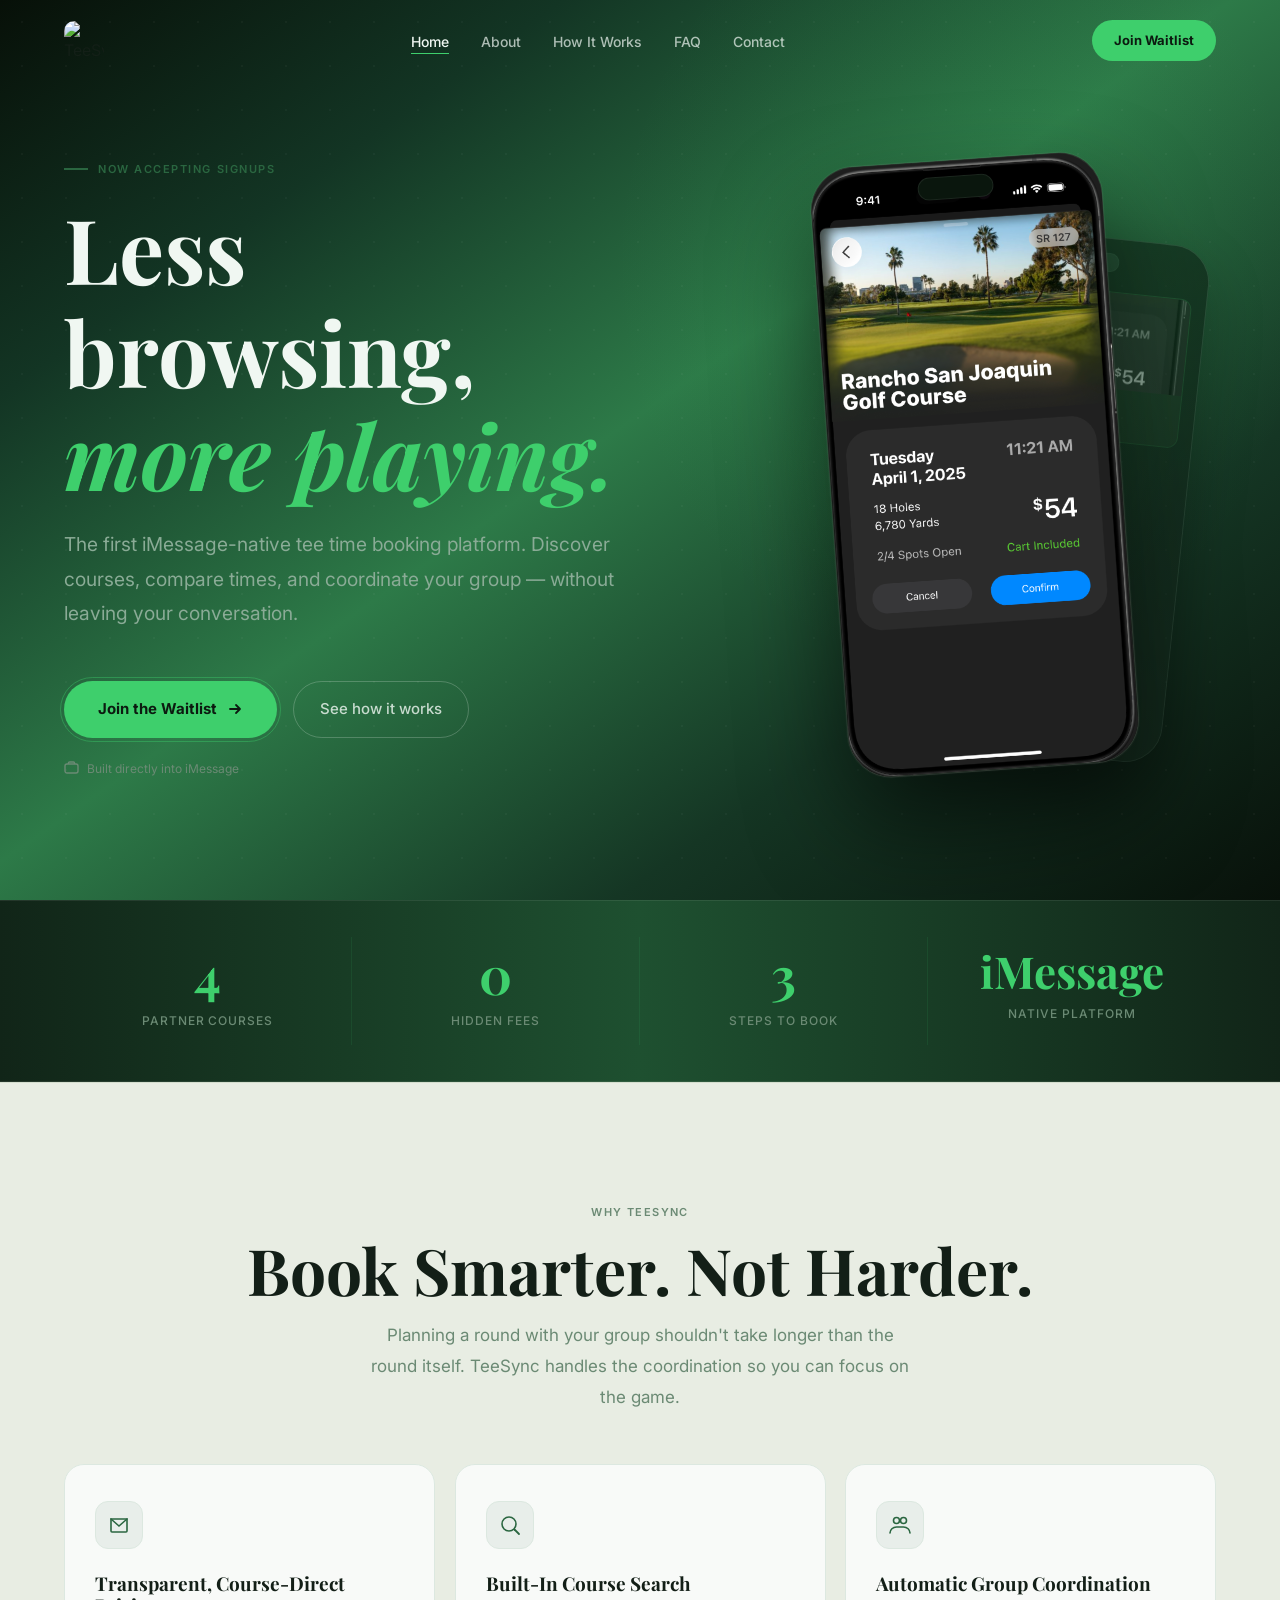
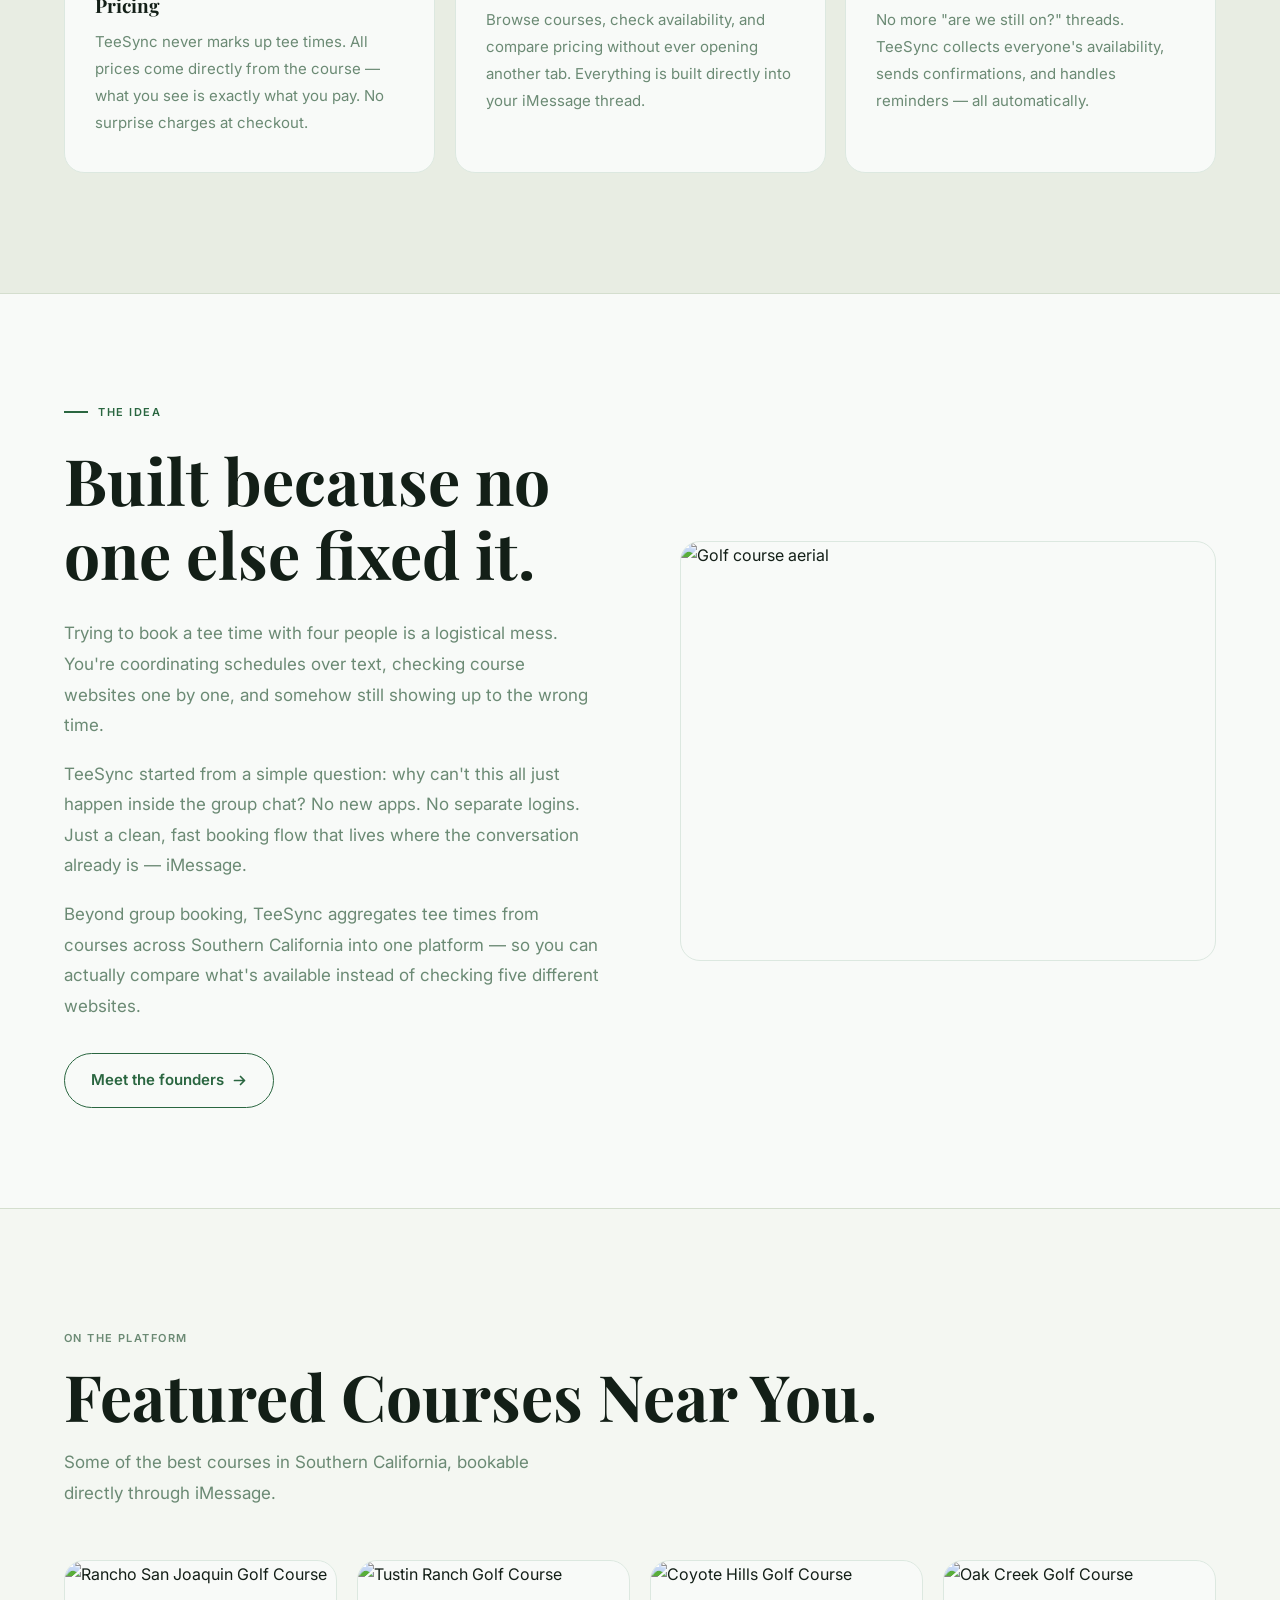
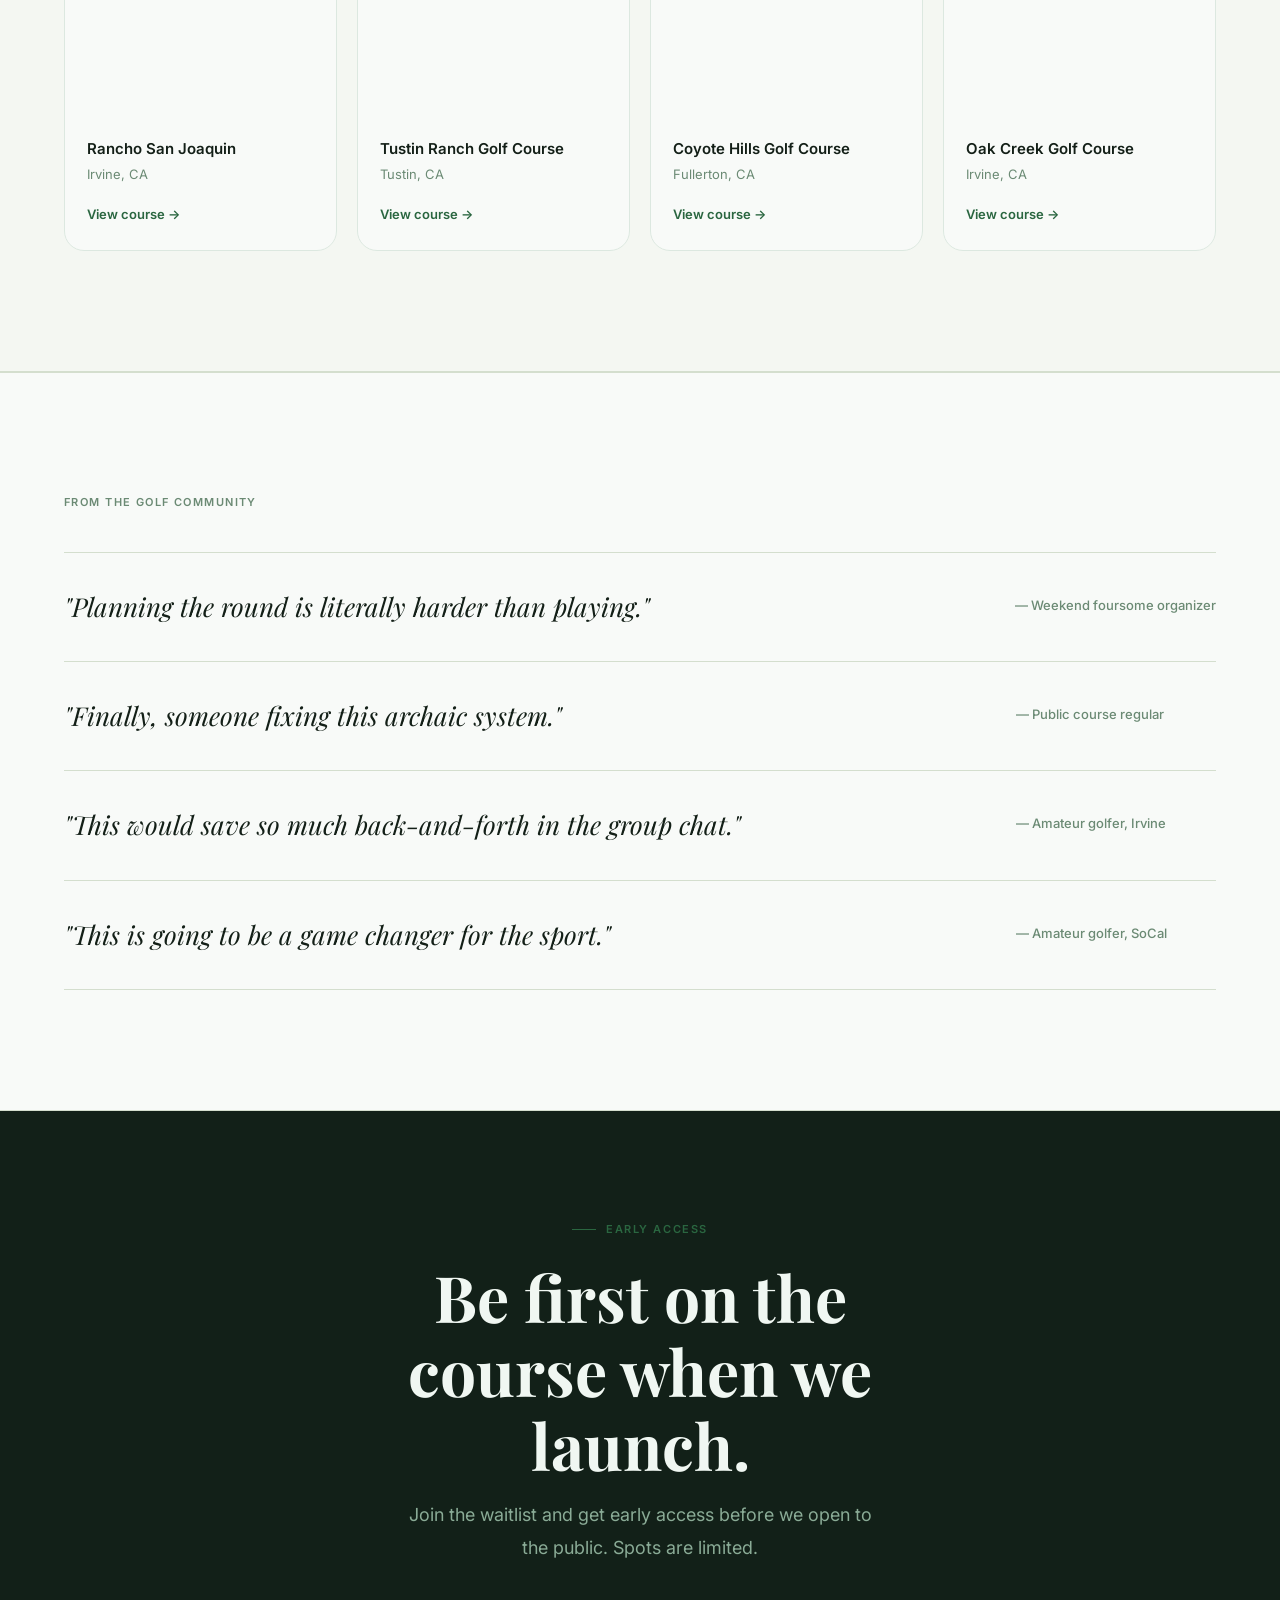
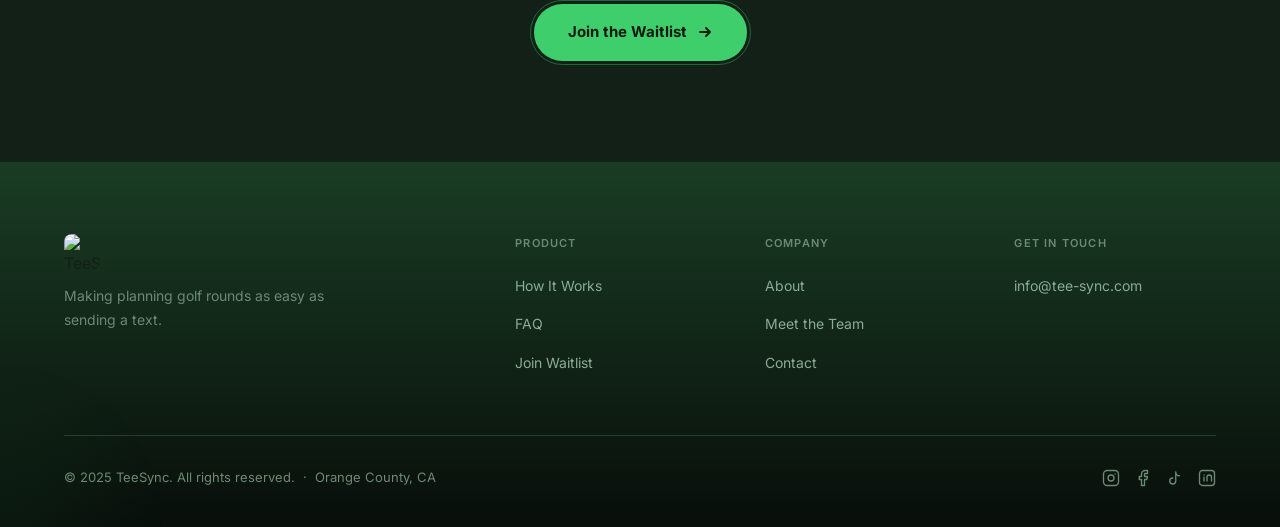
==== index.html @ d33136d6 "Replace logo with PNG brand image across all pages Swap logo.svg for the full TeeSync brand image (P" ====
<!DOCTYPE html>
<html lang="en">
<head>
  <meta charset="UTF-8">
  <meta name="viewport" content="width=device-width, initial-scale=1.0">
  <title>TeeSync — Book Tee Times Inside iMessage</title>
  <meta name="description" content="TeeSync is the first iMessage-native tee time booking platform. Discover courses, compare availability, and book with your group — without leaving your conversation.">
  <link rel="stylesheet" href="style.css?v=10">
  <link rel="icon" href="images/1229e623-1.png" type="image/png">
</head>
<body>

  <!-- NAV -->
  <nav class="nav" id="nav">
    <div class="container">
      <div class="nav-inner">
        <a href="index.html" class="nav-logo">
          <img src="images/1229e623-1.png" alt="TeeSync" class="nav-logo-icon">

        </a>
        <ul class="nav-links">
          <li><a href="index.html">Home</a></li>
          <li><a href="about.html">About</a></li>
          <li><a href="how-it-works.html">How It Works</a></li>
          <li><a href="faq.html">FAQ</a></li>
          <li><a href="contact.html">Contact</a></li>
        </ul>
        <div class="nav-right">
          <a href="https://waitlister.me/p/teesync" target="_blank" rel="noopener" class="nav-waitlist">Join Waitlist</a>
        </div>
        <button class="nav-hamburger" id="hamburger" aria-label="Open menu">
          <span></span><span></span><span></span>
        </button>
      </div>
    </div>
  </nav>

  <!-- MOBILE NAV -->
  <div class="nav-mobile" id="mobileNav">
    <a href="index.html">Home</a>
    <a href="about.html">About</a>
    <a href="how-it-works.html">How It Works</a>
    <a href="faq.html">FAQ</a>
    <a href="contact.html">Contact</a>
    <a href="https://waitlister.me/p/teesync" target="_blank" rel="noopener" class="btn-primary">
      Join Waitlist
      <svg width="15" height="15" viewBox="0 0 15 15" fill="none"><path d="M2.5 7.5h10M8.5 3.5l4 4-4 4" stroke="currentColor" stroke-width="1.7" stroke-linecap="round" stroke-linejoin="round"/></svg>
    </a>
  </div>

  <!-- HERO -->
  <section class="hero">
    <div class="container">
      <div class="hero-inner">
        <div class="hero-content">
          <span class="eyebrow hero-eyebrow">Now Accepting Signups</span>
          <h1>Less browsing,<br><em>more playing.</em></h1>
          <p class="hero-sub">The first iMessage-native tee time booking platform. Discover courses, compare times, and coordinate your group — without leaving your conversation.</p>
          <div class="hero-actions">
            <a href="https://waitlister.me/p/teesync" target="_blank" rel="noopener" class="btn-hero">
              Join the Waitlist
              <svg width="16" height="16" viewBox="0 0 16 16" fill="none"><path d="M3 8h10M9 4l4 4-4 4" stroke="currentColor" stroke-width="1.8" stroke-linecap="round" stroke-linejoin="round"/></svg>
            </a>
            <a href="how-it-works.html" class="btn-ghost-dark">See how it works</a>
          </div>
          <p class="hero-note">
            <svg width="15" height="15" viewBox="0 0 15 15" fill="none">
              <rect x="1" y="3" width="13" height="9" rx="2" stroke="currentColor" stroke-width="1.4"/>
              <path d="M4.5 3V2a1 1 0 0 1 1-1h4a1 1 0 0 1 1 1v1" stroke="currentColor" stroke-width="1.4"/>
            </svg>
            Built directly into iMessage
          </p>
        </div>

        <div class="hero-visual">
          <!-- Background phone -->
          <div class="phone-back">
            <div style="width:100%;height:100%;background:linear-gradient(180deg,#0b1810 0%,#1a3023 100%);padding-top:38px;">
              <div style="margin:14px;background:#1a2e1f;border-radius:11px;overflow:hidden;border:1px solid rgba(62,207,108,0.18);">
                <img src="images/RSJ_Golf_Photo.png" alt="" style="width:100%;height:96px;object-fit:cover;">
                <div style="padding:9px 11px;">
                  <div style="font-family:Inter,sans-serif;font-size:10.5px;font-weight:700;color:#eef5f0;margin-bottom:2px;">Rancho San Joaquin</div>
                  <div style="font-family:Inter,sans-serif;font-size:9px;color:#6b8a74;">Irvine, CA &nbsp;·&nbsp; $54/player</div>
                </div>
              </div>
            </div>
          </div>

          <!-- Main phone — full photo -->
          <div class="phone-main">
            <img src="images/RSJ_Golf_Photo.png" alt="Rancho San Joaquin Golf Course" style="width:100%;height:100%;object-fit:cover;display:block;">
          </div>
        </div>
      </div>
    </div>
  </section>

  <!-- STATS STRIP -->
  <div class="stats-strip">
    <div class="container">
      <div class="stats-grid">
        <div class="stat-item">
          <span class="stat-number" data-count="4">0</span>
          <span class="stat-label">Partner Courses</span>
        </div>
        <div class="stat-item">
          <span class="stat-number" data-count="0">0</span>
          <span class="stat-label">Hidden Fees</span>
        </div>
        <div class="stat-item">
          <span class="stat-number" data-count="3">0</span>
          <span class="stat-label">Steps to Book</span>
        </div>
        <div class="stat-item">
          <span class="stat-number" style="font-size:clamp(24px,3.5vw,44px);">iMessage</span>
          <span class="stat-label">Native Platform</span>
        </div>
      </div>
    </div>
  </div>

  <!-- WHY TEESYNC — light sage -->
  <section class="features-strip">
    <div class="container">
      <div class="section-header-centered fade-in">
        <div class="section-label">Why TeeSync</div>
        <h2>Book Smarter. Not Harder.</h2>
        <p>Planning a round with your group shouldn't take longer than the round itself. TeeSync handles the coordination so you can focus on the game.</p>
      </div>
      <div class="features-grid">
        <div class="feature-card fade-in">
          <div class="feature-icon">
            <svg width="22" height="22" viewBox="0 0 22 22" fill="none">
              <path d="M3 5h16v12a1 1 0 0 1-1 1H4a1 1 0 0 1-1-1V5z" stroke="#2a6640" stroke-width="1.6"/>
              <path d="M3 5l8 7 8-7" stroke="#2a6640" stroke-width="1.6" stroke-linecap="round"/>
            </svg>
          </div>
          <h3>Transparent, Course-Direct Pricing</h3>
          <p>TeeSync never marks up tee times. All prices come directly from the course — what you see is exactly what you pay. No surprise charges at checkout.</p>
        </div>
        <div class="feature-card fade-in">
          <div class="feature-icon">
            <svg width="22" height="22" viewBox="0 0 22 22" fill="none">
              <circle cx="10" cy="10" r="7" stroke="#2a6640" stroke-width="1.6"/>
              <path d="M15.5 15.5L20 20" stroke="#2a6640" stroke-width="1.8" stroke-linecap="round"/>
            </svg>
          </div>
          <h3>Built-In Course Search</h3>
          <p>Browse courses, check availability, and compare pricing without ever opening another tab. Everything is built directly into your iMessage thread.</p>
        </div>
        <div class="feature-card fade-in">
          <div class="feature-icon">
            <svg width="22" height="22" viewBox="0 0 22 22" fill="none">
              <circle cx="7.5" cy="6.5" r="3" stroke="#2a6640" stroke-width="1.6"/>
              <circle cx="14.5" cy="6.5" r="3" stroke="#2a6640" stroke-width="1.6"/>
              <path d="M1 19c0-3.3 2.9-6 6.5-6h7c3.6 0 6.5 2.7 6.5 6" stroke="#2a6640" stroke-width="1.6" stroke-linecap="round"/>
            </svg>
          </div>
          <h3>Automatic Group Coordination</h3>
          <p>No more "are we still on?" threads. TeeSync collects everyone's availability, sends confirmations, and handles reminders — all automatically.</p>
        </div>
      </div>
    </div>
  </section>

  <!-- BRAND STORY — white -->
  <section style="padding:100px 0;background:var(--white);">
    <div class="container">
      <div style="display:grid;grid-template-columns:1fr 1fr;gap:80px;align-items:center;" class="fade-in">
        <div>
          <span class="eyebrow" style="margin-bottom:22px;">The Idea</span>
          <h2 style="margin-bottom:28px;">Built because no one else fixed it.</h2>
          <p style="margin-bottom:18px;">Trying to book a tee time with four people is a logistical mess. You're coordinating schedules over text, checking course websites one by one, and somehow still showing up to the wrong time.</p>
          <p style="margin-bottom:18px;">TeeSync started from a simple question: why can't this all just happen inside the group chat? No new apps. No separate logins. Just a clean, fast booking flow that lives where the conversation already is — iMessage.</p>
          <p style="margin-bottom:32px;">Beyond group booking, TeeSync aggregates tee times from courses across Southern California into one platform — so you can actually compare what's available instead of checking five different websites.</p>
          <a href="about.html" class="btn-outline">
            Meet the founders
            <svg width="15" height="15" viewBox="0 0 15 15" fill="none"><path d="M2.5 7.5h10M8.5 3.5l4 4-4 4" stroke="currentColor" stroke-width="1.7" stroke-linecap="round" stroke-linejoin="round"/></svg>
          </a>
        </div>
        <div>
          <img
            src="https://images.unsplash.com/photo-1535131749006-b7f58c99034b?w=800&auto=format&fit=crop&q=80"
            alt="Golf course aerial"
            style="width:100%;height:420px;object-fit:cover;border-radius:20px;border:1px solid var(--border-light);"
          >
        </div>
      </div>
    </div>
  </section>

  <!-- FEATURED COURSES — cream -->
  <section class="courses-section" style="background:var(--cream);border-top:1px solid var(--sage-dark);border-bottom:1px solid var(--sage-dark);">
    <div class="container">
      <div class="section-header fade-in">
        <div class="section-label">On The Platform</div>
        <h2>Featured Courses Near You.</h2>
        <p>Some of the best courses in Southern California, bookable directly through iMessage.</p>
      </div>
      <div class="courses-grid">
        <div class="course-card fade-in">
          <div class="course-img-wrap">
            <img class="course-card-img" src="https://images.unsplash.com/photo-1587174486073-ae5e5cff23aa?w=600&auto=format&fit=crop&q=80" alt="Rancho San Joaquin Golf Course">
          </div>
          <div class="course-card-body">
            <h3>Rancho San Joaquin</h3>
            <p>Irvine, CA</p>
            <span class="course-link">View course →</span>
          </div>
        </div>
        <div class="course-card fade-in">
          <div class="course-img-wrap">
            <img class="course-card-img" src="https://images.unsplash.com/photo-1535131749006-b7f58c99034b?w=600&auto=format&fit=crop&q=80" alt="Tustin Ranch Golf Course">
          </div>
          <div class="course-card-body">
            <h3>Tustin Ranch Golf Course</h3>
            <p>Tustin, CA</p>
            <span class="course-link">View course →</span>
          </div>
        </div>
        <div class="course-card fade-in">
          <div class="course-img-wrap">
            <img class="course-card-img" src="https://images.unsplash.com/photo-1560419015-7c427e8ae5ba?w=600&auto=format&fit=crop&q=80" alt="Coyote Hills Golf Course">
          </div>
          <div class="course-card-body">
            <h3>Coyote Hills Golf Course</h3>
            <p>Fullerton, CA</p>
            <span class="course-link">View course →</span>
          </div>
        </div>
        <div class="course-card fade-in">
          <div class="course-img-wrap">
            <img class="course-card-img" src="https://images.unsplash.com/photo-1544735716-392fe2489ffa?w=600&auto=format&fit=crop&q=80" alt="Oak Creek Golf Course">
          </div>
          <div class="course-card-body">
            <h3>Oak Creek Golf Course</h3>
            <p>Irvine, CA</p>
            <span class="course-link">View course →</span>
          </div>
        </div>
      </div>
    </div>
  </section>

  <!-- TESTIMONIALS — white -->
  <section class="testimonials" style="background:var(--white);border-top:1px solid var(--sage-dark);border-bottom:1px solid var(--sage-dark);">
    <div class="container">
      <div class="testimonials-label fade-in">From the golf community</div>
      <div class="testimonials-list">
        <div class="testimonial-item fade-in">
          <div class="testimonial-quote">"Planning the round is literally harder than playing."</div>
          <div class="testimonial-attr">— Weekend foursome organizer</div>
        </div>
        <div class="testimonial-item fade-in">
          <div class="testimonial-quote">"Finally, someone fixing this archaic system."</div>
          <div class="testimonial-attr">— Public course regular</div>
        </div>
        <div class="testimonial-item fade-in">
          <div class="testimonial-quote">"This would save so much back-and-forth in the group chat."</div>
          <div class="testimonial-attr">— Amateur golfer, Irvine</div>
        </div>
        <div class="testimonial-item fade-in">
          <div class="testimonial-quote">"This is going to be a game changer for the sport."</div>
          <div class="testimonial-attr">— Amateur golfer, SoCal</div>
        </div>
      </div>
    </div>
  </section>

  <!-- WAITLIST CTA BAND — dark -->
  <section style="padding:100px 0;background:var(--forest);text-align:center;">
    <div class="container">
      <span class="eyebrow" style="justify-content:center;margin-bottom:22px;">Early Access</span>
      <h2 style="color:#f0f7f2;margin-bottom:18px;max-width:560px;margin-left:auto;margin-right:auto;">Be first on the course when we launch.</h2>
      <p style="color:#8aab96;max-width:480px;margin:0 auto 40px;font-size:18px;">Join the waitlist and get early access before we open to the public. Spots are limited.</p>
      <a href="https://waitlister.me/p/teesync" target="_blank" rel="noopener" class="btn-hero">
        Join the Waitlist
        <svg width="16" height="16" viewBox="0 0 16 16" fill="none"><path d="M3 8h10M9 4l4 4-4 4" stroke="currentColor" stroke-width="1.8" stroke-linecap="round" stroke-linejoin="round"/></svg>
      </a>
    </div>
  </section>

  <!-- FOOTER -->
  <footer class="footer">
    <div class="container">
      <div class="footer-inner">
        <div class="footer-brand">
          <div class="footer-brand-logo">
            <img src="images/1229e623-1.png" alt="TeeSync" class="footer-brand-logo-icon">

          </div>
          <p>Making planning golf rounds as easy as sending a text.</p>
        </div>
        <div class="footer-col">
          <h4>Product</h4>
          <ul>
            <li><a href="how-it-works.html">How It Works</a></li>
            <li><a href="faq.html">FAQ</a></li>
            <li><a href="https://waitlister.me/p/teesync" target="_blank" rel="noopener">Join Waitlist</a></li>
          </ul>
        </div>
        <div class="footer-col">
          <h4>Company</h4>
          <ul>
            <li><a href="about.html">About</a></li>
            <li><a href="about.html#team">Meet the Team</a></li>
            <li><a href="contact.html">Contact</a></li>
          </ul>
        </div>
        <div class="footer-col">
          <h4>Get In Touch</h4>
          <ul>
            <li><a href="mailto:info@tee-sync.com">info@tee-sync.com</a></li>
          </ul>
        </div>
      </div>
      <div class="footer-bottom">
        <p>© 2025 TeeSync. All rights reserved. &nbsp;·&nbsp; Orange County, CA</p>
        <div class="footer-social">
          <a href="#" aria-label="Instagram"><svg width="18" height="18" viewBox="0 0 24 24" fill="none" stroke="currentColor" stroke-width="1.8" stroke-linecap="round" stroke-linejoin="round"><rect x="2" y="2" width="20" height="20" rx="5"/><circle cx="12" cy="12" r="4"/><circle cx="17.5" cy="6.5" r="1" fill="currentColor" stroke="none"/></svg></a>
          <a href="#" aria-label="Facebook"><svg width="18" height="18" viewBox="0 0 24 24" fill="none" stroke="currentColor" stroke-width="1.8" stroke-linecap="round" stroke-linejoin="round"><path d="M18 2h-3a5 5 0 0 0-5 5v3H7v4h3v8h4v-8h3l1-4h-4V7a1 1 0 0 1 1-1h3z"/></svg></a>
          <a href="#" aria-label="TikTok"><svg width="18" height="18" viewBox="0 0 24 24" fill="none" stroke="currentColor" stroke-width="1.8" stroke-linecap="round" stroke-linejoin="round"><path d="M9 12a4 4 0 1 0 4 4V4a5 5 0 0 0 5 5"/></svg></a>
          <a href="#" aria-label="LinkedIn"><svg width="18" height="18" viewBox="0 0 24 24" fill="none" stroke="currentColor" stroke-width="1.8" stroke-linecap="round" stroke-linejoin="round"><rect x="2" y="2" width="20" height="20" rx="4"/><path d="M8 11v5M8 8v.01M12 16v-5M12 11a3 3 0 0 1 6 0v5"/></svg></a>
        </div>
      </div>
    </div>
  </footer>

  <script src="main.js"></script>
</body>
</html>
---- style.css ----
@import url('https://fonts.googleapis.com/css2?family=Playfair+Display:ital,wght@0,400;0,600;0,700;1,400;1,600&family=Inter:wght@300;400;500;600&display=swap');

*, *::before, *::after {
  box-sizing: border-box;
  margin: 0;
  padding: 0;
}

:root {
  /* Light palette */
  --white:        #f8faf8;
  --cream:        #f4f7f2;
  --sage:         #e8ede3;
  --sage-dark:    #d4dece;

  /* Dark sections */
  --forest:       #122018;
  --forest-mid:   #1a3022;
  --forest-card:  #243d2e;

  /* Text */
  --text:         #131f17;
  --text-mid:     #3a5044;
  --text-muted:   #6b8a74;

  /* Accent — green */
  --green:        #2a6640;
  --green-light:  #3ecf6c;
  --green-dim:    rgba(42, 102, 64, 0.08);
  --green-glow:   rgba(62, 207, 108, 0.25);

  /* Borders */
  --border-light: #dce8e0;
  --border-dark:  rgba(62, 207, 108, 0.16);

  --radius:       12px;
  --radius-lg:    20px;
  --serif:        'Playfair Display', Georgia, serif;
  --sans:         'Inter', system-ui, -apple-system, sans-serif;
  --ease:         cubic-bezier(0.4, 0, 0.2, 1);
}

html {
  scroll-behavior: smooth;
  -webkit-font-smoothing: antialiased;
  -moz-osx-font-smoothing: grayscale;
}

body {
  background: var(--white);
  color: var(--text);
  font-family: var(--sans);
  font-size: 16px;
  line-height: 1.65;
  overflow-x: hidden;
}

/* ---- Typography ---- */

h1, h2, h3 {
  font-family: var(--serif);
  line-height: 1.15;
  font-weight: 700;
  color: var(--text);
}

/* On dark sections, override heading color */
.dark-section h1,
.dark-section h2,
.dark-section h3 {
  color: #f0f7f2;
}

h1 { font-size: clamp(48px, 7vw, 104px); }
h2 { font-size: clamp(36px, 5vw, 68px); }
h3 { font-size: clamp(20px, 2.4vw, 28px); }

p {
  color: var(--text-muted);
  font-size: 17px;
  line-height: 1.8;
}

.dark-section p { color: #8aab96; }

a { color: inherit; text-decoration: none; }
img { display: block; max-width: 100%; }

.container {
  max-width: 1440px;
  margin: 0 auto;
  padding: 0 64px;
}

/* ---- Labels ---- */

.eyebrow {
  display: inline-flex;
  align-items: center;
  gap: 10px;
  font-size: 11px;
  font-weight: 600;
  letter-spacing: 0.14em;
  text-transform: uppercase;
  color: var(--green);
  margin-bottom: 18px;
}

.eyebrow::before {
  content: '';
  display: block;
  width: 24px;
  height: 1.5px;
  background: var(--green);
  flex-shrink: 0;
}

.dark-section .eyebrow {
  color: var(--green-light);
}

.dark-section .eyebrow::before {
  background: var(--green-light);
}

.section-label {
  font-size: 11px;
  font-weight: 600;
  letter-spacing: 0.13em;
  text-transform: uppercase;
  color: var(--text-muted);
  margin-bottom: 12px;
}

/* ---- Buttons ---- */

/* On light backgrounds: dark green solid */
.btn-primary {
  display: inline-flex;
  align-items: center;
  gap: 10px;
  background: var(--green);
  color: #ffffff;
  font-family: var(--sans);
  font-size: 15px;
  font-weight: 600;
  padding: 15px 32px;
  border-radius: 100px;
  border: none;
  cursor: pointer;
  transition: background 0.22s var(--ease), transform 0.22s var(--ease), box-shadow 0.22s var(--ease);
  white-space: nowrap;
}

.btn-primary:hover {
  background: #1e5030;
  transform: translateY(-2px);
  box-shadow: 0 12px 32px rgba(42, 102, 64, 0.25);
}

/* On dark backgrounds: bright green */
.btn-hero {
  display: inline-flex;
  align-items: center;
  gap: 10px;
  background: var(--green-light);
  color: #0c1a10;
  font-family: var(--sans);
  font-size: 15px;
  font-weight: 700;
  padding: 16px 34px;
  border-radius: 100px;
  border: none;
  cursor: pointer;
  transition: background 0.22s var(--ease), transform 0.22s var(--ease), box-shadow 0.22s var(--ease);
  white-space: nowrap;
}

.btn-hero:hover {
  background: #52e07e;
  transform: translateY(-2px);
  box-shadow: 0 14px 40px var(--green-glow);
}

.btn-ghost-dark {
  display: inline-flex;
  align-items: center;
  gap: 8px;
  background: transparent;
  color: rgba(240, 247, 242, 0.8);
  font-family: var(--sans);
  font-size: 15px;
  font-weight: 500;
  padding: 15px 26px;
  border-radius: 100px;
  border: 1px solid rgba(240, 247, 242, 0.22);
  cursor: pointer;
  transition: border-color 0.22s, background 0.22s;
}

.btn-ghost-dark:hover {
  border-color: rgba(240, 247, 242, 0.45);
  background: rgba(255, 255, 255, 0.06);
  color: #f0f7f2;
}

.btn-outline {
  display: inline-flex;
  align-items: center;
  gap: 8px;
  background: transparent;
  color: var(--green);
  font-family: var(--sans);
  font-size: 15px;
  font-weight: 600;
  padding: 14px 26px;
  border-radius: 100px;
  border: 1.5px solid var(--green);
  cursor: pointer;
  transition: background 0.22s, color 0.22s;
}

.btn-outline:hover {
  background: var(--green);
  color: #ffffff;
}

/* ---- Scroll fade-in ---- */

.fade-in {
  opacity: 0;
  transform: translateY(24px);
  transition: opacity 0.6s var(--ease), transform 0.6s var(--ease);
}

.fade-in.visible {
  opacity: 1;
  transform: translateY(0);
}

.fade-in:nth-child(2) { transition-delay: 0.1s; }
.fade-in:nth-child(3) { transition-delay: 0.2s; }
.fade-in:nth-child(4) { transition-delay: 0.3s; }

/* ==============================================
   NAV
   ============================================== */

.nav {
  position: fixed;
  top: 0;
  left: 0;
  right: 0;
  z-index: 200;
  padding: 20px 0;
  transition: background 0.3s ease, padding 0.3s ease, box-shadow 0.3s ease;
}

/* Scrolled: white nav, dark text */
.nav.scrolled {
  background: rgba(255, 255, 255, 0.96);
  backdrop-filter: blur(16px);
  -webkit-backdrop-filter: blur(16px);
  padding: 13px 0;
  box-shadow: 0 1px 0 var(--border-light);
}

.nav.scrolled .nav-logo-text { color: var(--text); }
.nav.scrolled .nav-links a   { color: var(--text-muted); }
.nav.scrolled .nav-links a:hover,
.nav.scrolled .nav-links a.active { color: var(--text); }
.nav.scrolled .nav-links a::after { background: var(--green); }
.nav.scrolled .nav-waitlist {
  background: var(--green);
  color: #fff;
}
.nav.scrolled .nav-waitlist:hover { background: #1e5030; }
.nav.scrolled .nav-hamburger span { background: var(--text); }

.nav-inner {
  display: flex;
  align-items: center;
  justify-content: space-between;
  gap: 40px;
}

.nav-logo {
  display: flex;
  align-items: center;
  gap: 10px;
  flex-shrink: 0;
  text-decoration: none;
}

.nav-logo-icon { height: 40px; width: 40px; border-radius: 10px; object-fit: cover; }

.nav-logo-text {
  font-family: var(--serif);
  font-size: 21px;
  font-weight: 700;
  color: #f0f7f2;
  letter-spacing: -0.01em;
  transition: color 0.3s;
}

.nav-links {
  display: flex;
  align-items: center;
  gap: 32px;
  list-style: none;
}

.nav-links a {
  font-size: 14px;
  font-weight: 500;
  color: rgba(240, 247, 242, 0.7);
  transition: color 0.2s ease;
  position: relative;
  padding-bottom: 2px;
}

.nav-links a::after {
  content: '';
  position: absolute;
  bottom: -2px;
  left: 0;
  width: 0;
  height: 1px;
  background: var(--green-light);
  transition: width 0.22s var(--ease);
}

.nav-links a:hover,
.nav-links a.active { color: #f0f7f2; }
.nav-links a:hover::after,
.nav-links a.active::after { width: 100%; }

.nav-right {
  display: flex;
  align-items: center;
  gap: 16px;
}

.nav-waitlist {
  display: inline-flex;
  align-items: center;
  gap: 7px;
  background: var(--green-light);
  color: #0c1a10;
  font-size: 13px;
  font-weight: 700;
  padding: 10px 22px;
  border-radius: 100px;
  transition: background 0.22s, transform 0.22s, box-shadow 0.22s;
}

.nav-waitlist:hover {
  background: #52e07e;
  transform: translateY(-1px);
  box-shadow: 0 8px 20px var(--green-glow);
}

.nav-hamburger {
  display: none;
  flex-direction: column;
  gap: 5px;
  cursor: pointer;
  background: none;
  border: none;
  padding: 6px;
  z-index: 201;
}

.nav-hamburger span {
  display: block;
  width: 24px;
  height: 2px;
  background: #f0f7f2;
  border-radius: 2px;
  transition: transform 0.28s var(--ease), opacity 0.28s;
}

.nav-hamburger.open span:nth-child(1) { transform: translateY(7px) rotate(45deg); }
.nav-hamburger.open span:nth-child(2) { opacity: 0; }
.nav-hamburger.open span:nth-child(3) { transform: translateY(-7px) rotate(-45deg); }

.nav-mobile {
  position: fixed;
  inset: 0;
  background: var(--white);
  z-index: 199;
  display: flex;
  flex-direction: column;
  align-items: center;
  justify-content: center;
  gap: 32px;
  transform: translateX(100%);
  transition: transform 0.35s cubic-bezier(0.4, 0, 0.2, 1);
}

.nav-mobile.open { transform: translateX(0); }

.nav-mobile a {
  font-family: var(--serif);
  font-size: 34px;
  font-weight: 700;
  color: var(--text);
  transition: color 0.2s;
}

.nav-mobile a:hover { color: var(--green); }

.nav-mobile .btn-primary {
  font-size: 16px;
  padding: 16px 40px;
  margin-top: 12px;
}

/* ==============================================
   HERO — dark forest green
   ============================================== */

.hero {
  min-height: 100vh;
  display: flex;
  align-items: center;
  background: linear-gradient(145deg,
    #071008 0%,
    #133524 22%,
    #2d7a48 48%,
    #153624 74%,
    #08110a 100%
  );
  position: relative;
  overflow: hidden;
}

.dark-section {
  background: linear-gradient(135deg, #060c08 0%, #1e5030 100%);
}

/* Subtle dot grid */
.hero::before {
  content: '';
  position: absolute;
  inset: 0;
  background-image: radial-gradient(circle, rgba(255, 255, 255, 0.03) 1px, transparent 1px);
  background-size: 44px 44px;
  pointer-events: none;
}

/* Warm gold bloom — upper right */
.hero::after {
  content: '';
  position: absolute;
  top: -20%;
  right: -5%;
  width: 60%;
  height: 100%;
  background: radial-gradient(ellipse at center, rgba(62, 207, 108, 0.07) 0%, transparent 65%);
  pointer-events: none;
}

.hero-inner {
  position: relative;
  z-index: 2;
  display: grid;
  grid-template-columns: 55fr 45fr;
  gap: 80px;
  align-items: center;
  padding-top: 130px;
  padding-bottom: 100px;
  width: 100%;
}

.hero-eyebrow {
  opacity: 0;
  animation: fadeUp 0.85s var(--ease) forwards 0.15s;
}

.hero h1 {
  color: #f0f7f2;
  margin-bottom: 22px;
  opacity: 0;
  animation: fadeUp 0.85s var(--ease) forwards 0.3s;
}

.hero h1 em {
  font-style: italic;
  color: var(--green-light);
}

.hero-sub {
  font-size: clamp(17px, 1.5vw, 21px);
  color: #8aab96;
  max-width: 580px;
  margin-bottom: 50px;
  opacity: 0;
  animation: fadeUp 0.85s var(--ease) forwards 0.45s;
}

.hero-actions {
  display: flex;
  align-items: center;
  gap: 16px;
  flex-wrap: wrap;
  opacity: 0;
  animation: fadeUp 0.85s var(--ease) forwards 0.6s;
}

.hero-note {
  display: flex;
  align-items: center;
  gap: 8px;
  font-size: 12px;
  color: #6b8a74;
  margin-top: 20px;
  opacity: 0;
  animation: fadeUp 0.85s var(--ease) forwards 0.75s;
}

/* Phone mockup */
.hero-visual {
  display: flex;
  justify-content: center;
  align-items: center;
  position: relative;
  opacity: 0;
  animation: fadeUp 0.9s var(--ease) forwards 0.4s;
}

.hero-visual::before {
  content: '';
  position: absolute;
  width: 420px;
  height: 420px;
  background: radial-gradient(circle, rgba(62, 207, 108, 0.15) 0%, transparent 68%);
  z-index: 0;
}

.phone-back {
  position: absolute;
  width: 248px;
  height: 520px;
  background: var(--forest-card);
  border-radius: 38px;
  border: 1.5px solid rgba(255, 255, 255, 0.08);
  box-shadow: 0 24px 60px rgba(0, 0, 0, 0.45);
  overflow: hidden;
  transform: rotate(6deg) translateX(90px) translateY(20px);
  z-index: 1;
  opacity: 0.5;
}

.phone-back::before {
  content: '';
  position: absolute;
  top: 14px;
  left: 50%;
  transform: translateX(-50%);
  width: 65px;
  height: 19px;
  background: var(--forest-card);
  border-radius: 20px;
  border: 1px solid rgba(255, 255, 255, 0.05);
  z-index: 10;
}

.phone-main {
  width: 292px;
  height: 612px;
  background: #0a160d;
  border-radius: 44px;
  border: 1.5px solid rgba(255, 255, 255, 0.14);
  box-shadow:
    0 48px 96px rgba(0, 0, 0, 0.55),
    0 0 0 1px rgba(255, 255, 255, 0.04),
    inset 0 1px 0 rgba(255, 255, 255, 0.07);
  overflow: hidden;
  position: relative;
  transform: rotate(-4deg);
  z-index: 2;
}

.phone-main::before {
  content: '';
  position: absolute;
  top: 15px;
  left: 50%;
  transform: translateX(-50%);
  width: 76px;
  height: 23px;
  background: #0a160d;
  border-radius: 20px;
  border: 1.5px solid rgba(255, 255, 255, 0.07);
  z-index: 30;
}

/* iMessage UI */
.phone-ui {
  width: 100%;
  height: 100%;
  background: #111;
  display: flex;
  flex-direction: column;
  padding-top: 52px;
}

.phone-ui-bar {
  background: #1a1a1a;
  border-bottom: 1px solid rgba(255, 255, 255, 0.07);
  padding: 11px 14px;
  display: flex;
  align-items: center;
  gap: 9px;
  flex-shrink: 0;
}

.phone-ui-avatar {
  width: 28px;
  height: 28px;
  background: #2a2a2a;
  border-radius: 50%;
  display: flex;
  align-items: center;
  justify-content: center;
  font-size: 12px;
  flex-shrink: 0;
  border: 1px solid rgba(62, 207, 108, 0.2);
}

.phone-ui-name {
  font-family: var(--sans);
  font-size: 11px;
  font-weight: 600;
  color: #f0f0f0;
}

.phone-ui-sub {
  font-family: var(--sans);
  font-size: 9px;
  color: #666;
}

.phone-messages {
  flex: 1;
  padding: 14px 11px;
  display: flex;
  flex-direction: column;
  gap: 7px;
  overflow: hidden;
}

.msg {
  max-width: 74%;
  padding: 7px 11px;
  border-radius: 15px;
  font-family: var(--sans);
  font-size: 10.5px;
  line-height: 1.45;
}

.msg-recv {
  background: #2a2a2a;
  color: #e0e0e0;
  align-self: flex-start;
  border-bottom-left-radius: 4px;
}

.msg-sent {
  background: #1a8fe3;
  color: #fff;
  align-self: flex-end;
  border-bottom-right-radius: 4px;
}

.ts-card {
  background: #1a2e1f;
  border: 1px solid rgba(62, 207, 108, 0.28);
  border-radius: 13px;
  overflow: hidden;
  margin: 2px 0;
}

.ts-card-header {
  background: #142219;
  padding: 7px 11px;
  display: flex;
  align-items: center;
  gap: 6px;
  border-bottom: 1px solid rgba(62, 207, 108, 0.15);
}

.ts-card-logo { width: 15px; height: 15px; }

.ts-card-brand {
  font-family: var(--sans);
  font-size: 9.5px;
  font-weight: 700;
  color: var(--green-light);
  letter-spacing: 0.05em;
}

.ts-card-body { padding: 9px 11px; }

.ts-card-course {
  font-family: var(--sans);
  font-size: 11px;
  font-weight: 700;
  color: #f0f0f0;
  margin-bottom: 2px;
}

.ts-card-info {
  font-family: var(--sans);
  font-size: 9px;
  color: #888;
  margin-bottom: 9px;
}

.ts-slots {
  display: flex;
  gap: 4px;
  margin-bottom: 9px;
}

.ts-slot {
  background: rgba(62, 207, 108, 0.1);
  border: 1px solid rgba(62, 207, 108, 0.2);
  border-radius: 5px;
  padding: 4px 7px;
  font-family: var(--sans);
  font-size: 9.5px;
  font-weight: 600;
  color: var(--green-light);
}

.ts-slot.active {
  background: var(--green-light);
  border-color: var(--green-light);
  color: #060c08;
}

.ts-book-btn {
  width: 100%;
  background: var(--green-light);
  color: #060c08;
  border: none;
  border-radius: 7px;
  padding: 7px;
  font-family: var(--sans);
  font-size: 10px;
  font-weight: 700;
  cursor: pointer;
}

/* ==============================================
   HOME — FEATURES  (light sage background)
   ============================================== */

.features-strip {
  padding: 120px 0;
  background: var(--sage);
  border-top: 1px solid var(--sage-dark);
  border-bottom: 1px solid var(--sage-dark);
}

.section-header {
  margin-bottom: 52px;
}

.section-header h2 { margin-bottom: 14px; }
.section-header p  { max-width: 520px; }

.section-header-centered {
  text-align: center;
  margin-bottom: 52px;
}

.section-header-centered h2 { margin-bottom: 14px; }
.section-header-centered p  { max-width: 540px; margin: 0 auto; }

.features-grid {
  display: grid;
  grid-template-columns: repeat(3, 1fr);
  gap: 20px;
}

.feature-card {
  background: var(--white);
  border: 1px solid var(--border-light);
  border-radius: var(--radius-lg);
  padding: 36px 30px;
  transition: transform 0.25s var(--ease), box-shadow 0.25s ease, border-color 0.25s;
}

.feature-card:hover {
  transform: translateY(-5px);
  box-shadow: 0 20px 50px rgba(42, 102, 64, 0.1);
  border-color: var(--sage-dark);
}

.feature-icon {
  width: 48px;
  height: 48px;
  background: var(--green-dim);
  border: 1px solid var(--border-light);
  border-radius: 13px;
  display: flex;
  align-items: center;
  justify-content: center;
  margin-bottom: 24px;
}

.feature-card h3 {
  font-size: 19px;
  color: var(--text);
  margin-bottom: 11px;
}

.feature-card p { font-size: 15px; }

/* ==============================================
   HOME — COURSES  (white background)
   ============================================== */

.courses-section {
  padding: 120px 0;
  background: var(--white);
}

.courses-grid {
  display: grid;
  grid-template-columns: repeat(4, 1fr);
  gap: 20px;
}

.course-card {
  background: var(--white);
  border: 1px solid var(--border-light);
  border-radius: var(--radius-lg);
  overflow: hidden;
  transition: transform 0.28s var(--ease), box-shadow 0.28s ease;
}

.course-card:hover {
  transform: translateY(-6px);
  box-shadow: 0 24px 56px rgba(42, 102, 64, 0.12);
}

.course-img-wrap {
  overflow: hidden;
  height: 158px;
}

.course-card-img {
  width: 100%;
  height: 100%;
  object-fit: cover;
  transition: transform 0.5s var(--ease);
}

.course-card:hover .course-card-img { transform: scale(1.06); }

.course-card-body { padding: 20px 22px 24px; }

.course-card-body h3 {
  font-family: var(--sans);
  font-size: 15px;
  font-weight: 600;
  color: var(--text);
  margin-bottom: 4px;
  line-height: 1.3;
}

.course-card-body p {
  font-size: 13px;
  color: var(--text-muted);
  margin-bottom: 14px;
}

.course-link {
  font-size: 13px;
  font-weight: 600;
  color: var(--green);
  display: inline-flex;
  align-items: center;
  gap: 5px;
  transition: gap 0.2s var(--ease);
}

.course-card:hover .course-link { gap: 9px; }

/* ==============================================
   TESTIMONIAL STRIP  (cream)
   ============================================== */

.testimonials {
  padding: 120px 0;
  background: var(--cream);
  border-top: 1px solid var(--sage-dark);
  border-bottom: 1px solid var(--sage-dark);
}

.testimonials-label {
  font-size: 11px;
  font-weight: 600;
  letter-spacing: 0.13em;
  text-transform: uppercase;
  color: var(--text-muted);
  margin-bottom: 40px;
}

.testimonials-list {
  display: flex;
  flex-direction: column;
  gap: 0;
}

.testimonial-item {
  display: flex;
  align-items: flex-start;
  gap: 40px;
  padding: 36px 0;
  border-bottom: 1px solid var(--sage-dark);
}

.testimonial-item:first-child { border-top: 1px solid var(--sage-dark); }

.testimonial-quote {
  font-family: var(--serif);
  font-size: clamp(19px, 2.2vw, 26px);
  color: var(--text);
  font-style: italic;
  line-height: 1.4;
  flex: 1;
}

.testimonial-attr {
  font-size: 13px;
  color: var(--text-muted);
  font-weight: 500;
  min-width: 200px;
  padding-top: 6px;
}

/* ==============================================
   INNER PAGE HERO  (dark)
   ============================================== */

.page-hero {
  padding: 160px 0 90px;
  background: linear-gradient(150deg,
    #060c08 0%,
    #112518 30%,
    #1e5030 60%,
    #0e1c12 100%
  );
  border-bottom: none;
  text-align: center;
  position: relative;
  overflow: hidden;
}

.page-hero::before {
  content: '';
  position: absolute;
  inset: 0;
  background-image: radial-gradient(circle, rgba(255, 255, 255, 0.04) 1px, transparent 1px);
  background-size: 44px 44px;
  pointer-events: none;
}

.page-hero-inner { position: relative; z-index: 2; }
.page-hero h1 { color: #f0f7f2; margin-bottom: 18px; }
.page-hero p  { max-width: 580px; margin: 0 auto; font-size: 18px; color: #8aab96; }

/* ==============================================
   ABOUT
   ============================================== */

.about-mission {
  padding: 120px 0;
  background: var(--white);
}

.about-mission-inner {
  display: grid;
  grid-template-columns: 1fr 1fr;
  gap: 80px;
  align-items: center;
}

.about-mission h2 { margin-bottom: 20px; }
.about-mission p  { margin-bottom: 18px; }
.about-mission p:last-child { margin-bottom: 0; }

.about-mission-img {
  width: 100%;
  height: 460px;
  object-fit: cover;
  border-radius: var(--radius-lg);
  border: 1px solid var(--border-light);
}

/* Founders */
.founders-section {
  padding: 120px 0;
  background: var(--sage);
  border-top: 1px solid var(--sage-dark);
}

.founders-intro { max-width: 600px; margin-bottom: 52px; }
.founders-intro h2 { margin-bottom: 14px; }

.founders-grid {
  display: grid;
  grid-template-columns: 1fr 1fr;
  gap: 24px;
}

.founder-card {
  background: var(--white);
  border: 1px solid var(--border-light);
  border-radius: var(--radius-lg);
  overflow: hidden;
  transition: box-shadow 0.25s ease;
}

.founder-card:hover {
  box-shadow: 0 16px 48px rgba(42, 102, 64, 0.1);
}

.founder-img {
  width: 100%;
  height: 300px;
  object-fit: cover;
  object-position: top;
}

.founder-body { padding: 28px 30px 34px; }

.founder-name {
  font-family: var(--serif);
  font-size: 26px;
  color: var(--text);
  margin-bottom: 4px;
}

.founder-role {
  font-size: 11px;
  font-weight: 600;
  letter-spacing: 0.1em;
  text-transform: uppercase;
  color: var(--green);
  margin-bottom: 16px;
}

.founder-school {
  display: inline-block;
  font-size: 12px;
  color: var(--text-muted);
  background: var(--green-dim);
  border: 1px solid var(--border-light);
  border-radius: 6px;
  padding: 4px 10px;
  margin-bottom: 14px;
}

.founder-body p { font-size: 15px; }

/* Social section */
.social-section {
  padding: 120px 0;
  background: var(--cream);
  border-top: 1px solid var(--sage-dark);
  text-align: center;
}

.social-icons-row {
  display: flex;
  justify-content: center;
  gap: 12px;
  margin: 28px 0 52px;
}

.social-btn {
  width: 46px;
  height: 46px;
  background: var(--white);
  border: 1px solid var(--border-light);
  border-radius: 13px;
  display: flex;
  align-items: center;
  justify-content: center;
  transition: background 0.22s, border-color 0.22s, transform 0.22s var(--ease);
  cursor: pointer;
  text-decoration: none;
  color: var(--green);
}

.social-btn:hover {
  background: var(--green-dim);
  border-color: var(--sage-dark);
  transform: translateY(-3px);
}

.social-photo-grid {
  display: grid;
  grid-template-columns: 1fr 1.5fr 1fr;
  gap: 16px;
  max-width: 900px;
  margin: 0 auto;
}

.social-photo-grid img {
  width: 100%;
  height: 280px;
  object-fit: cover;
  border-radius: var(--radius);
  border: 1px solid var(--border-light);
}

/* ==============================================
   HOW IT WORKS
   ============================================== */

/* --- Steps: alternating showcase layout --- */
.hiw-steps {
  padding: 140px 0;
  background: var(--white);
}

.hiw-steps-header {
  text-align: center;
  max-width: 580px;
  margin: 0 auto 96px;
}

.hiw-steps-header h2 { margin-bottom: 16px; }

.hiw-timeline {
  max-width: 1080px;
  margin: 0 auto;
}

.hiw-step {
  display: grid;
  grid-template-columns: 1fr 1fr;
  gap: 96px;
  align-items: center;
  padding: 80px 0;
  border-bottom: 1px solid var(--border-light);
}

.hiw-step:first-child { padding-top: 0; }
.hiw-step:last-child  { border-bottom: none; padding-bottom: 0; }

/* Even steps: flip content/visual order */
.hiw-step:nth-child(even) .hiw-step-content { order: 2; }
.hiw-step:nth-child(even) .hiw-step-visual  { order: 1; }

.hiw-step-num {
  font-family: var(--serif);
  font-size: 96px;
  font-weight: 700;
  color: rgba(42, 102, 64, 0.07);
  line-height: 1;
  display: block;
  margin-bottom: -6px;
  letter-spacing: -3px;
  user-select: none;
}

.hiw-step-content h3 {
  font-size: clamp(22px, 2.4vw, 32px);
  color: var(--text);
  margin-bottom: 16px;
}

.hiw-step-content p {
  font-size: 17px;
  line-height: 1.8;
  margin-bottom: 28px;
}

.hiw-bullets {
  list-style: none;
  display: flex;
  flex-direction: column;
  gap: 11px;
}

.hiw-bullets li {
  font-size: 15px;
  color: var(--text-mid);
  display: flex;
  align-items: center;
  gap: 11px;
}

.hiw-bullets li::before {
  content: '';
  width: 20px;
  min-width: 20px;
  height: 20px;
  border-radius: 50%;
  background: var(--green-dim);
  border: 1.5px solid rgba(42, 102, 64, 0.25);
  background-image: url("data:image/svg+xml,%3Csvg width='10' height='10' viewBox='0 0 10 10' fill='none' xmlns='http://www.w3.org/2000/svg'%3E%3Cpath d='M2 5l2 2 4-4' stroke='%232a6640' stroke-width='1.5' stroke-linecap='round' stroke-linejoin='round'/%3E%3C/svg%3E");
  background-repeat: no-repeat;
  background-position: center;
}

/* Visual panel */
.hiw-step-visual {
  display: flex;
  align-items: center;
  justify-content: center;
  background: linear-gradient(145deg, var(--cream) 0%, var(--sage) 100%);
  border: 1px solid var(--sage-dark);
  border-radius: 24px;
  padding: 16px 16px;
  min-height: auto;
  position: relative;
  overflow: hidden;
}

.hiw-step-visual::before {
  content: '';
  position: absolute;
  width: 220px;
  height: 220px;
  border-radius: 50%;
  background: rgba(42, 102, 64, 0.05);
  right: -70px;
  bottom: -70px;
  pointer-events: none;
}

/* Mockup card */
.hiw-mockup {
  background: var(--white);
  border: 1px solid var(--border-light);
  border-radius: 16px;
  padding: 20px 22px;
  width: 100%;
  max-width: 272px;
  box-shadow: 0 16px 48px rgba(0,0,0,0.07), 0 4px 12px rgba(0,0,0,0.04);
  position: relative;
  z-index: 1;
}

.hiw-mockup-header {
  display: flex;
  align-items: center;
  gap: 8px;
  margin-bottom: 16px;
  padding-bottom: 12px;
  border-bottom: 1px solid var(--border-light);
}

.hiw-mockup-dot {
  width: 8px;
  height: 8px;
  border-radius: 50%;
}

.hiw-dot-green { background: var(--green-light); }

.hiw-mockup-title {
  font-size: 11px;
  font-weight: 700;
  color: var(--text);
  letter-spacing: 0.1em;
  text-transform: uppercase;
}

.hiw-mockup-course {
  display: flex;
  align-items: flex-start;
  gap: 11px;
  margin-bottom: 16px;
}

.hiw-mockup-course-name {
  font-size: 14px;
  font-weight: 600;
  color: var(--text);
  margin-bottom: 3px;
}

.hiw-mockup-course-detail {
  font-size: 12px;
  color: var(--text-muted);
  line-height: 1.5;
}

.hiw-mockup-btn {
  background: var(--green);
  color: #fff;
  font-size: 13px;
  font-weight: 600;
  text-align: center;
  padding: 9px 0;
  border-radius: 8px;
}

/* RSVP list */
.hiw-rsvp-list {
  display: flex;
  flex-direction: column;
  gap: 7px;
  margin-bottom: 14px;
}

.hiw-rsvp-item {
  display: flex;
  align-items: center;
  justify-content: space-between;
  padding: 7px 10px;
  border-radius: 8px;
}

.hiw-rsvp-yes     { background: rgba(62, 207, 108, 0.08); }
.hiw-rsvp-pending { background: rgba(0, 0, 0, 0.03); }

.hiw-rsvp-name {
  font-size: 13px;
  font-weight: 500;
  color: var(--text);
}

.hiw-rsvp-status {
  font-size: 11px;
  font-weight: 700;
  letter-spacing: 0.03em;
}

.hiw-rsvp-yes     .hiw-rsvp-status { color: var(--green); }
.hiw-rsvp-pending .hiw-rsvp-status { color: var(--text-muted); }

.hiw-mockup-count {
  font-size: 12px;
  font-weight: 600;
  color: var(--green);
  text-align: center;
  padding-top: 10px;
  border-top: 1px solid var(--border-light);
}

/* Confirmation mockup */
.hiw-confirm {
  display: flex;
  flex-direction: column;
  align-items: center;
  gap: 5px;
  text-align: center;
}

.hiw-confirm-check {
  width: 56px;
  height: 56px;
  background: rgba(62, 207, 108, 0.1);
  border: 2px solid rgba(62, 207, 108, 0.3);
  border-radius: 50%;
  display: flex;
  align-items: center;
  justify-content: center;
  margin-bottom: 8px;
}

.hiw-confirm-name {
  font-size: 14px;
  font-weight: 600;
  color: var(--text);
}

.hiw-confirm-time {
  font-size: 13px;
  color: var(--text-muted);
}

.hiw-confirm-ref {
  font-size: 11px;
  color: var(--green);
  margin-top: 6px;
  padding: 5px 12px;
  background: var(--green-dim);
  border-radius: 20px;
  font-weight: 600;
}

/* --- Alerts section (dark) --- */
.hiw-alerts {
  padding: 130px 0;
  background: linear-gradient(145deg, #060c08 0%, #122018 45%, #1a3022 100%);
  position: relative;
  overflow: hidden;
}

.hiw-alerts::before {
  content: '';
  position: absolute;
  width: 700px;
  height: 700px;
  border-radius: 50%;
  background: radial-gradient(circle, rgba(62, 207, 108, 0.06) 0%, transparent 70%);
  top: -200px;
  right: -150px;
  pointer-events: none;
}

.hiw-alerts .eyebrow {
  color: var(--green-light);
}

.hiw-alerts .eyebrow::before {
  background: var(--green-light);
}

.hiw-alerts-header {
  text-align: center;
  max-width: 620px;
  margin: 0 auto 72px;
}

.hiw-alerts-header h2 {
  color: #f0f7f2;
  margin-bottom: 16px;
}

.hiw-alerts-header p {
  color: #8aab96;
  font-size: 17px;
}

.hiw-alerts-grid {
  display: grid;
  grid-template-columns: repeat(3, 1fr);
  gap: 24px;
  max-width: 960px;
  margin: 0 auto;
}

.hiw-alert-item {
  background: rgba(255, 255, 255, 0.04);
  border: 1px solid rgba(62, 207, 108, 0.12);
  border-radius: var(--radius-lg);
  padding: 36px 28px;
  transition: background 0.25s, border-color 0.25s;
}

.hiw-alert-item:hover {
  background: rgba(255, 255, 255, 0.07);
  border-color: rgba(62, 207, 108, 0.24);
}

.hiw-alert-icon {
  width: 48px;
  height: 48px;
  background: rgba(62, 207, 108, 0.1);
  border: 1px solid rgba(62, 207, 108, 0.18);
  border-radius: 14px;
  display: flex;
  align-items: center;
  justify-content: center;
  margin-bottom: 20px;
}

.hiw-alert-item h3 {
  font-size: 18px;
  color: #e8f4ee;
  margin-bottom: 10px;
}

.hiw-alert-item p {
  font-size: 14px;
  color: #7a9e88;
  line-height: 1.75;
}

/* Phone frame for step visuals */
.hiw-phone {
  width: 260px;
  height: 540px;
  background: #0a160d;
  border-radius: 36px;
  border: 1.5px solid rgba(255, 255, 255, 0.14);
  box-shadow:
    0 32px 72px rgba(0, 0, 0, 0.45),
    0 0 0 1px rgba(255, 255, 255, 0.04),
    inset 0 1px 0 rgba(255, 255, 255, 0.07);
  overflow: hidden;
  position: relative;
  flex-shrink: 0;
}

.hiw-phone::before {
  content: '';
  position: absolute;
  top: 12px;
  left: 50%;
  transform: translateX(-50%);
  width: 60px;
  height: 18px;
  background: #0a160d;
  border-radius: 16px;
  border: 1.5px solid rgba(255, 255, 255, 0.07);
  z-index: 30;
}

.hiw-phone img {
  width: 100%;
  height: 100%;
  object-fit: cover;
  display: block;
}

/* --- Features section --- */
.hiw-features {
  padding: 130px 0;
  background: var(--cream);
  border-top: 1px solid var(--sage-dark);
}

.hiw-features-header {
  text-align: center;
  max-width: 560px;
  margin: 0 auto 72px;
}

.hiw-features-header h2 { margin-bottom: 16px; }
.hiw-features-header p { font-size: 17px; }
.hiw-features .eyebrow { color: var(--green); }
.hiw-features .eyebrow::before { background: var(--green); }

.hiw-features-grid {
  display: grid;
  grid-template-columns: repeat(3, 1fr);
  gap: 24px;
}

.hiw-feature {
  padding: 36px 32px;
  background: var(--white);
  border: 1px solid var(--border-light);
  border-radius: var(--radius-lg);
  transition: transform 0.25s var(--ease), box-shadow 0.25s;
}

.hiw-feature:hover {
  transform: translateY(-4px);
  box-shadow: 0 16px 48px rgba(42, 102, 64, 0.09);
}

.hiw-feature-icon {
  width: 48px;
  height: 48px;
  background: var(--green-dim);
  border: 1px solid rgba(42, 102, 64, 0.15);
  border-radius: 14px;
  display: flex;
  align-items: center;
  justify-content: center;
  margin-bottom: 20px;
}

.hiw-feature h3 {
  font-size: 19px;
  color: var(--text);
  margin-bottom: 10px;
}

.hiw-feature p { font-size: 15px; line-height: 1.75; }

/* CTA band */
.how-cta-band {
  padding: 100px 0;
  background: var(--forest);
  text-align: center;
}

.how-cta-band .eyebrow { color: var(--green-light); justify-content: center; margin-bottom: 22px; }
.how-cta-band .eyebrow::before { background: var(--green-light); }
.how-cta-band h2 { color: #f0f7f2; margin-bottom: 16px; max-width: 560px; margin-left: auto; margin-right: auto; }
.how-cta-band p  { color: #8aab96; max-width: 480px; margin: 0 auto 40px; font-size: 18px; }

/* ==============================================
   FAQ
   ============================================== */

.faq-section {
  padding: 80px 0 120px;
  background: var(--white);
}

.faq-list { max-width: 740px; margin: 0 auto; }

.faq-item { border-bottom: 1px solid var(--sage-dark); }

.faq-btn {
  width: 100%;
  background: none;
  border: none;
  padding: 26px 0;
  display: flex;
  align-items: center;
  justify-content: space-between;
  gap: 20px;
  cursor: pointer;
  text-align: left;
}

.faq-q {
  font-family: var(--serif);
  font-size: 19px;
  color: var(--text);
  font-weight: 600;
  line-height: 1.3;
}

.faq-icon {
  width: 32px;
  height: 32px;
  flex-shrink: 0;
  background: var(--sage);
  border: 1px solid var(--sage-dark);
  border-radius: 50%;
  display: flex;
  align-items: center;
  justify-content: center;
  transition: transform 0.3s var(--ease), background 0.25s;
  color: var(--green);
}

.faq-item.open .faq-icon {
  background: var(--green-dim);
  transform: rotate(45deg);
}

.faq-body {
  max-height: 0;
  overflow: hidden;
  transition: max-height 0.42s var(--ease);
}

.faq-body-inner { padding: 0 0 28px; }
.faq-body-inner p { font-size: 16px; line-height: 1.8; }

.faq-item.open .faq-body { max-height: 500px; }

/* ==============================================
   CONTACT
   ============================================== */

.contact-section {
  padding: 80px 0 120px;
  background: var(--white);
}

.contact-inner {
  display: grid;
  grid-template-columns: 1fr 1fr;
  gap: 80px;
  align-items: start;
}

.contact-info h2 { margin-bottom: 18px; }
.contact-info > p { font-size: 17px; margin-bottom: 46px; }

.contact-item {
  display: flex;
  align-items: flex-start;
  gap: 18px;
  margin-bottom: 28px;
}

.contact-icon {
  width: 44px;
  height: 44px;
  background: var(--green-dim);
  border: 1px solid var(--border-light);
  border-radius: 12px;
  display: flex;
  align-items: center;
  justify-content: center;
  flex-shrink: 0;
  color: var(--green);
}

.contact-label {
  font-size: 11px;
  font-weight: 600;
  letter-spacing: 0.1em;
  text-transform: uppercase;
  color: var(--text-muted);
  margin-bottom: 4px;
}

.contact-value {
  font-size: 16px;
  font-weight: 500;
  color: var(--text);
}

.contact-value a {
  color: var(--text);
  transition: color 0.2s;
}

.contact-value a:hover { color: var(--green); }

.contact-form-box {
  background: var(--sage);
  border: 1px solid var(--sage-dark);
  border-radius: var(--radius-lg);
  padding: 42px 38px;
}

.contact-form-box h3 { font-size: 26px; margin-bottom: 10px; }
.contact-form-box > p { margin-bottom: 30px; font-size: 15px; }

.form-group { margin-bottom: 18px; }

.form-label {
  display: block;
  font-size: 11px;
  font-weight: 600;
  letter-spacing: 0.08em;
  text-transform: uppercase;
  color: var(--text-muted);
  margin-bottom: 7px;
}

.form-input,
.form-textarea {
  width: 100%;
  background: var(--white);
  border: 1px solid var(--sage-dark);
  border-radius: 10px;
  padding: 13px 15px;
  font-family: var(--sans);
  font-size: 15px;
  color: var(--text);
  outline: none;
  transition: border-color 0.22s;
}

.form-input::placeholder,
.form-textarea::placeholder { color: var(--text-muted); opacity: 0.5; }

.form-input:focus,
.form-textarea:focus { border-color: var(--green); }

.form-textarea { resize: vertical; min-height: 128px; }
.form-submit    { width: 100%; margin-top: 6px; }

/* ==============================================
   FOOTER  (dark)
   ============================================== */

.footer {
  background: linear-gradient(180deg, #1a3c24 0%, #080e0a 100%);
  border-top: 1px solid rgba(255,255,255,0.07);
  padding: 72px 0 38px;
}

.footer-inner {
  display: grid;
  grid-template-columns: 2fr 1fr 1fr 1fr;
  gap: 48px;
  margin-bottom: 60px;
}

.footer-brand-logo {
  display: flex;
  align-items: center;
  gap: 10px;
  margin-bottom: 14px;
}

.footer-brand-logo-icon { width: 36px; height: 36px; border-radius: 8px; object-fit: cover; }

.footer-brand-logo-text {
  font-family: var(--serif);
  font-size: 19px;
  font-weight: 700;
  color: #f0f7f2;
}

.footer-brand p {
  font-size: 14px;
  max-width: 270px;
  line-height: 1.7;
  color: #6b8a74;
}

.footer-col h4 {
  font-family: var(--sans);
  font-size: 11px;
  font-weight: 600;
  letter-spacing: 0.11em;
  text-transform: uppercase;
  color: #6b8a74;
  margin-bottom: 20px;
}

.footer-col ul {
  list-style: none;
  display: flex;
  flex-direction: column;
  gap: 12px;
}

.footer-col a {
  font-size: 14px;
  color: #8aab96;
  transition: color 0.2s;
}

.footer-col a:hover { color: #f0f7f2; }

.footer-bottom {
  padding-top: 30px;
  border-top: 1px solid var(--forest-card);
  display: flex;
  align-items: center;
  justify-content: space-between;
  gap: 20px;
}

.footer-bottom p { font-size: 13px; color: #6b8a74; }

.footer-social { display: flex; gap: 14px; align-items: center; }

.footer-social a {
  color: #6b8a74;
  transition: color 0.2s, transform 0.2s var(--ease);
  display: flex;
  align-items: center;
}

.footer-social a:hover { color: #f0f7f2; transform: translateY(-2px); }

/* ==============================================
   KEYFRAMES
   ============================================== */

@keyframes fadeUp {
  from { opacity: 0; transform: translateY(28px); }
  to   { opacity: 1; transform: translateY(0); }
}

@keyframes float {
  0%, 100% { transform: rotate(-4deg) translateY(0px); }
  50%       { transform: rotate(-4deg) translateY(-14px); }
}

@keyframes floatBack {
  0%, 100% { transform: rotate(6deg) translateX(78px) translateY(18px); }
  50%       { transform: rotate(6deg) translateX(78px) translateY(6px); }
}

@keyframes shimmer {
  0%   { background-position: -400px 0; }
  100% { background-position:  400px 0; }
}

@keyframes pulse-ring {
  0%   { transform: scale(0.92); opacity: 0.6; }
  100% { transform: scale(1.18); opacity: 0; }
}

/* Apply floating to phones */
.phone-main {
  animation: float 5s ease-in-out infinite;
}

.phone-back {
  animation: floatBack 5s ease-in-out infinite 0.6s;
}

/* Stat strip */
.stats-strip {
  background: linear-gradient(90deg, #112518 0%, #1e5030 50%, #112518 100%);
  border-top:    1px solid rgba(255, 255, 255, 0.08);
  border-bottom: 1px solid rgba(255, 255, 255, 0.08);
  padding: 36px 0;
}

.stats-grid {
  display: grid;
  grid-template-columns: repeat(4, 1fr);
  gap: 0;
}

.stat-item {
  text-align: center;
  padding: 12px 24px;
  border-right: 1px solid rgba(62, 207, 108, 0.1);
}

.stat-item:last-child { border-right: none; }

.stat-number {
  font-family: var(--serif);
  font-size: clamp(32px, 4vw, 52px);
  font-weight: 700;
  color: var(--green-light);
  line-height: 1;
  margin-bottom: 6px;
  display: block;
}

.stat-label {
  font-size: 12px;
  font-weight: 500;
  letter-spacing: 0.08em;
  color: #6b8a74;
  text-transform: uppercase;
}

/* Pulse ring on hero waitlist btn */
.btn-hero {
  position: relative;
}

.btn-hero::before {
  content: '';
  position: absolute;
  inset: -4px;
  border-radius: 100px;
  border: 1.5px solid rgba(62, 207, 108, 0.4);
  animation: pulse-ring 2.2s ease-out infinite;
  pointer-events: none;
}

/* Reveal line under section h2 on visible */
.section-reveal {
  position: relative;
  display: inline-block;
}

.section-reveal::after {
  content: '';
  position: absolute;
  bottom: -6px;
  left: 0;
  height: 2px;
  width: 0;
  background: var(--green);
  transition: width 0.7s cubic-bezier(0.4, 0, 0.2, 1) 0.2s;
}

.fade-in.visible .section-reveal::after {
  width: 100%;
}

@media (max-width: 768px) {
  .stats-grid {
    grid-template-columns: repeat(2, 1fr);
    gap: 20px;
  }
  .stat-item {
    border-right: none;
  }
  .phone-main, .phone-back {
    animation: none;
  }
}

/* ==============================================
   RESPONSIVE
   ============================================== */

@media (max-width: 1024px) {
  .courses-grid { grid-template-columns: repeat(2, 1fr); }
  .footer-inner { grid-template-columns: 1fr 1fr; gap: 36px; }

  .hiw-step { gap: 56px; }
  .hiw-alerts-grid,
  .hiw-features-grid { grid-template-columns: repeat(2, 1fr); }
}

@media (max-width: 768px) {
  .nav-links, .nav-right { display: none; }
  .nav-hamburger { display: flex; }

  .hero-inner {
    grid-template-columns: 1fr;
    gap: 52px;
    text-align: center;
    padding-top: 108px;
    padding-bottom: 60px;
  }

  .hero-visual { order: -1; }

  .hero h1,
  .hero-sub,
  .hero-eyebrow,
  .hero-actions,
  .hero-note { opacity: 1; transform: none; animation: none; }

  .hero-actions { justify-content: center; }
  .hero-note    { justify-content: center; }
  .hero-sub     { margin-left: auto; margin-right: auto; }

  .phone-main { width: 232px; height: 486px; }
  .phone-back { width: 196px; height: 412px; }

  .features-grid { grid-template-columns: 1fr; }

  .hiw-step {
    grid-template-columns: 1fr;
    gap: 40px;
    padding: 60px 0;
  }

  .hiw-step:nth-child(even) .hiw-step-content { order: 0; }
  .hiw-step:nth-child(even) .hiw-step-visual  { order: 0; }

  .hiw-step-visual { min-height: 260px; padding: 36px 28px; }

  .hiw-alerts-grid,
  .hiw-features-grid { grid-template-columns: 1fr; }

  .about-mission-inner,
  .contact-inner,
  .founders-grid { grid-template-columns: 1fr; gap: 44px; }

  .callout-items { grid-template-columns: 1fr; gap: 16px; max-width: 100%; }

  .social-photo-grid { grid-template-columns: 1fr; }

  .footer-inner { grid-template-columns: 1fr; gap: 32px; }
  .footer-bottom { flex-direction: column; text-align: center; gap: 14px; }

  .page-hero { padding: 136px 0 60px; }
  .about-mission-img { height: 300px; }

  .testimonial-item { flex-direction: column; gap: 12px; }
  .testimonial-attr  { min-width: auto; }
}

@media (max-width: 480px) {
  .container { padding: 0 20px; }

  .hero-actions { flex-direction: column; width: 100%; align-items: stretch; }
  .btn-hero, .btn-ghost-dark { width: 100%; justify-content: center; }

  .courses-grid { grid-template-columns: 1fr; }
  .contact-form-box { padding: 28px 22px; }
}
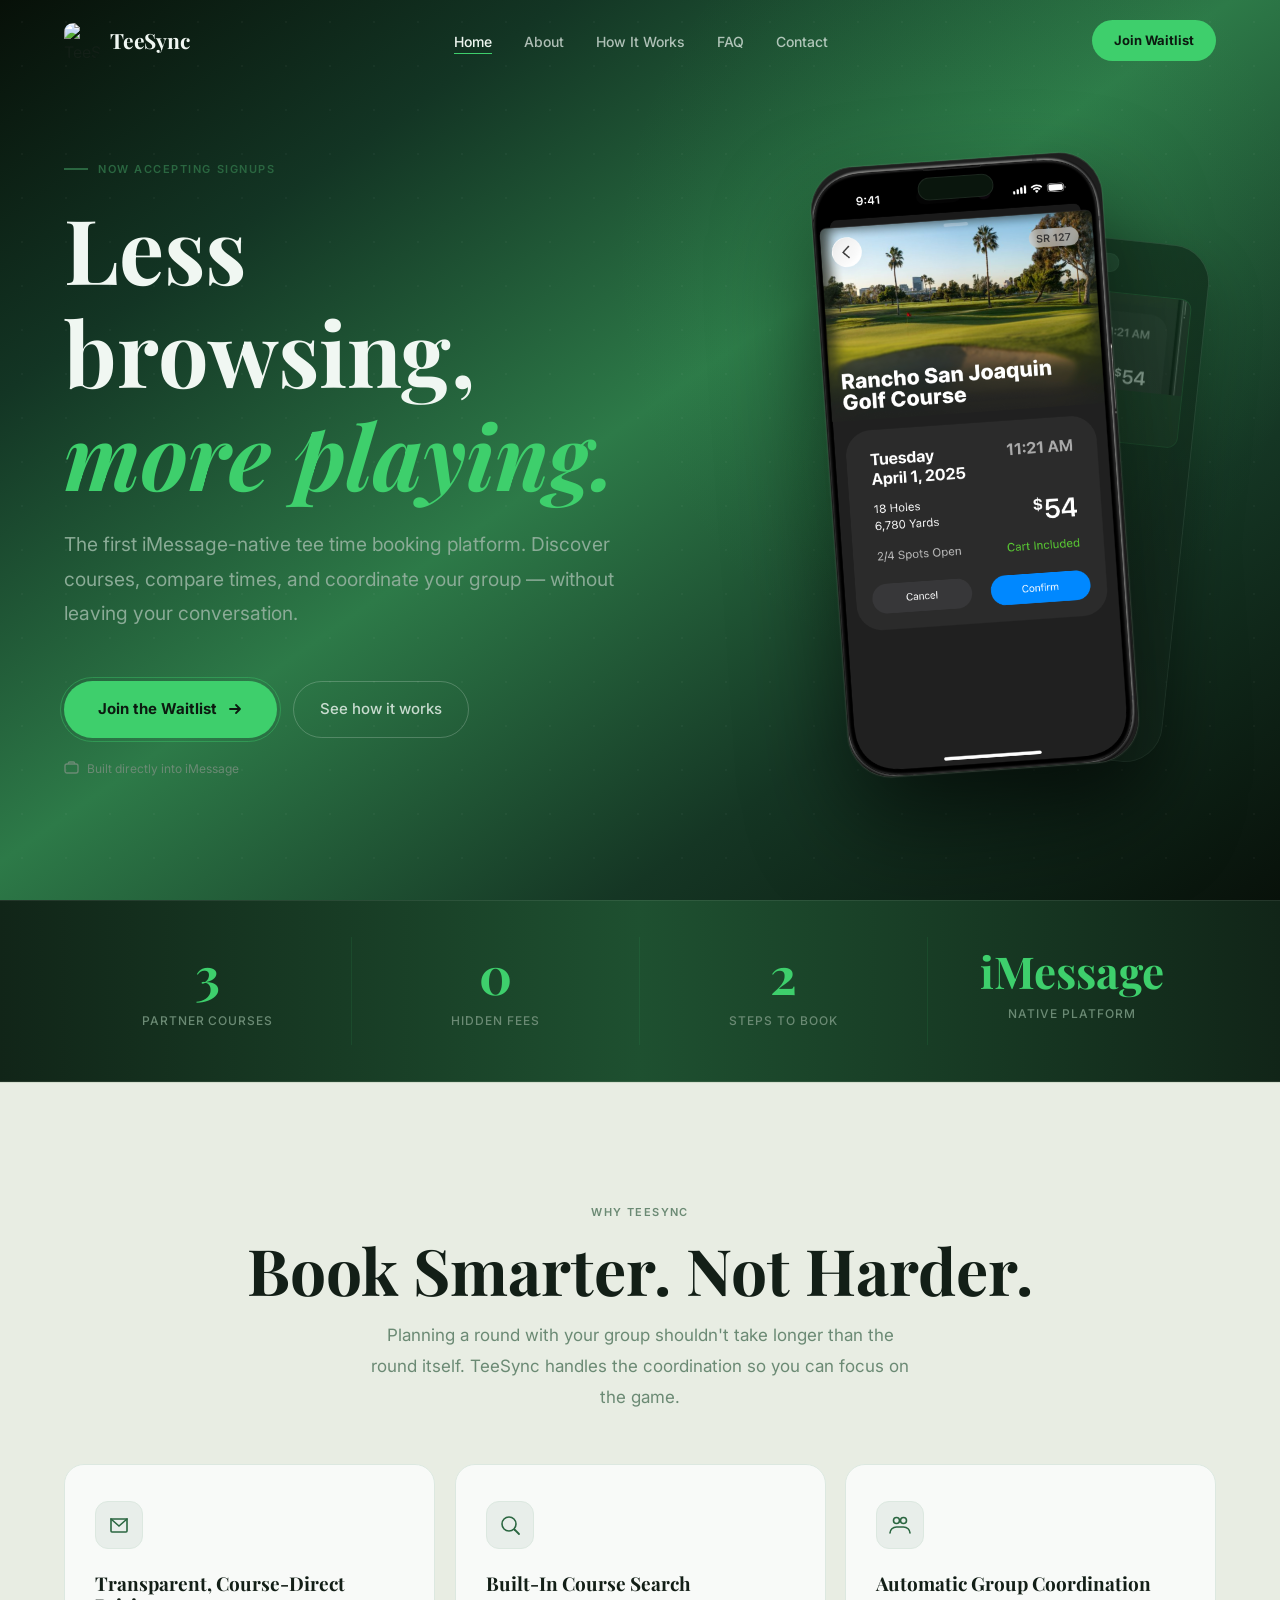
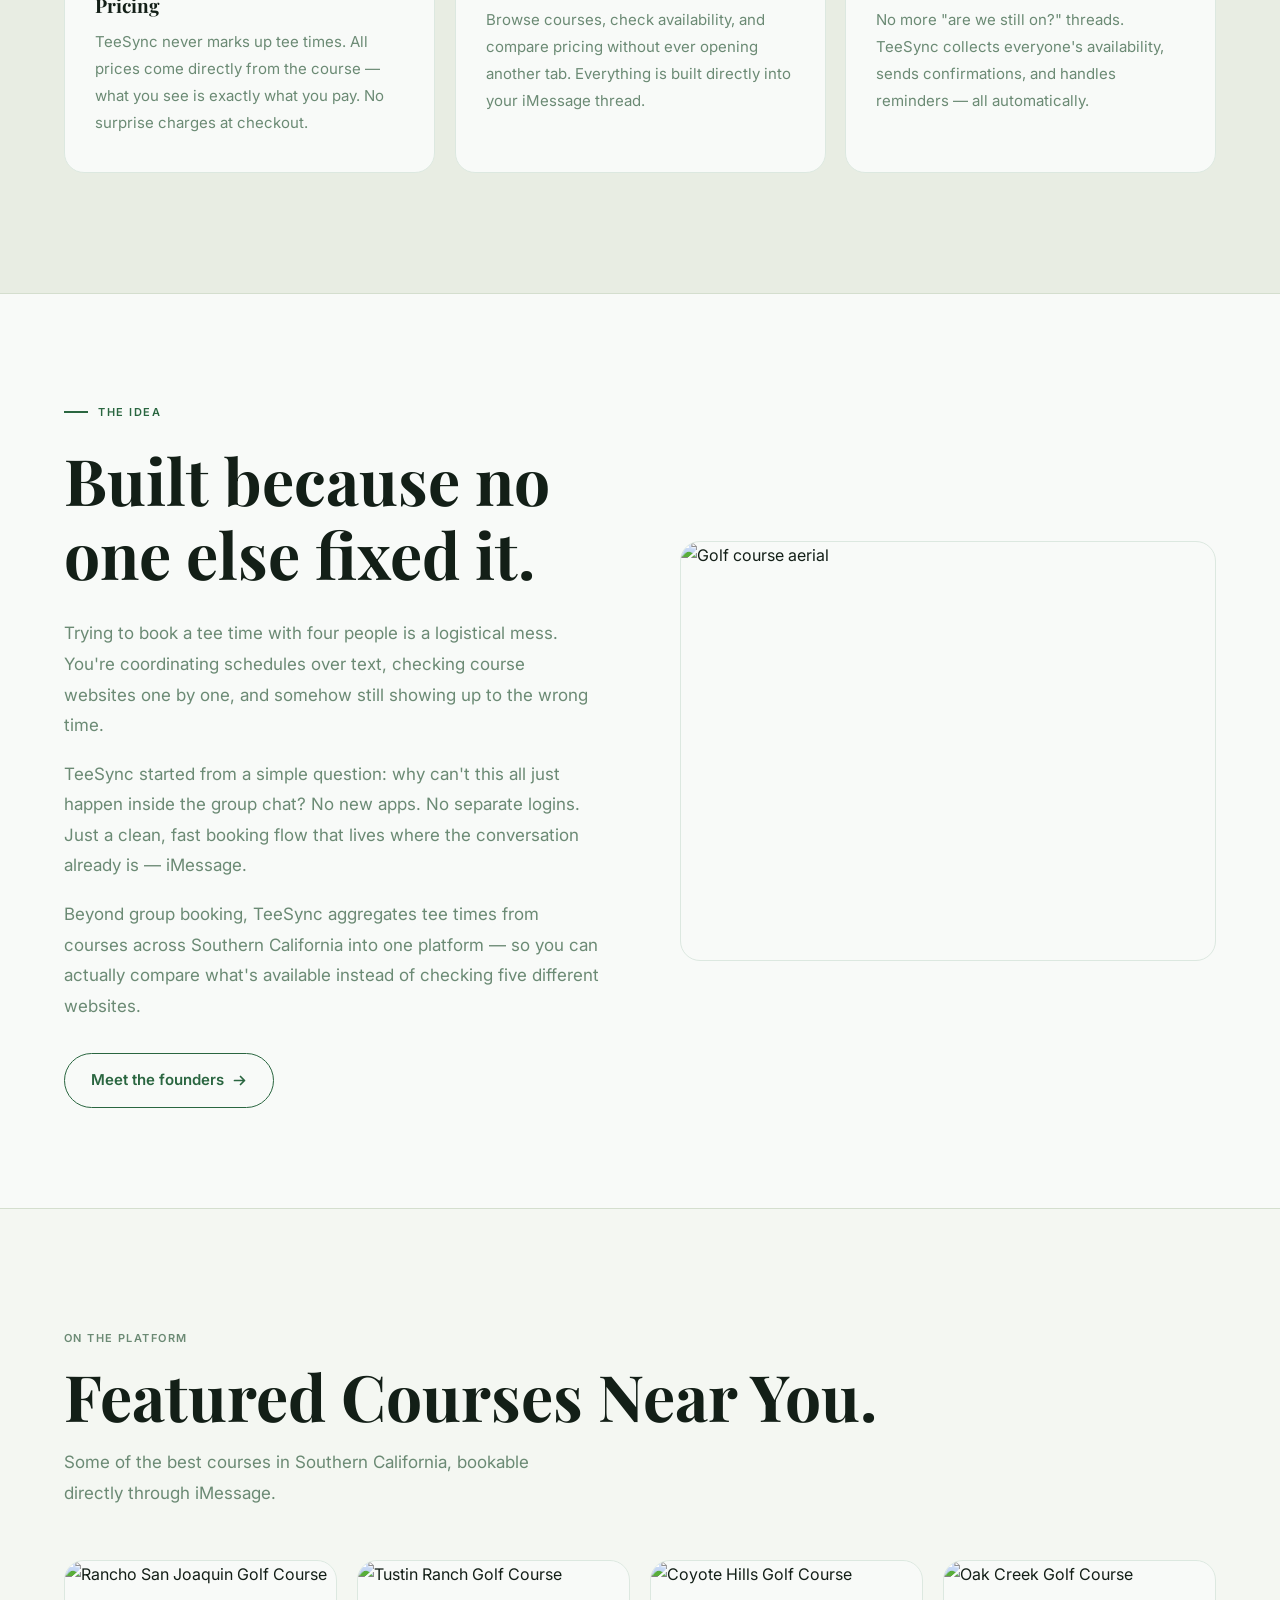
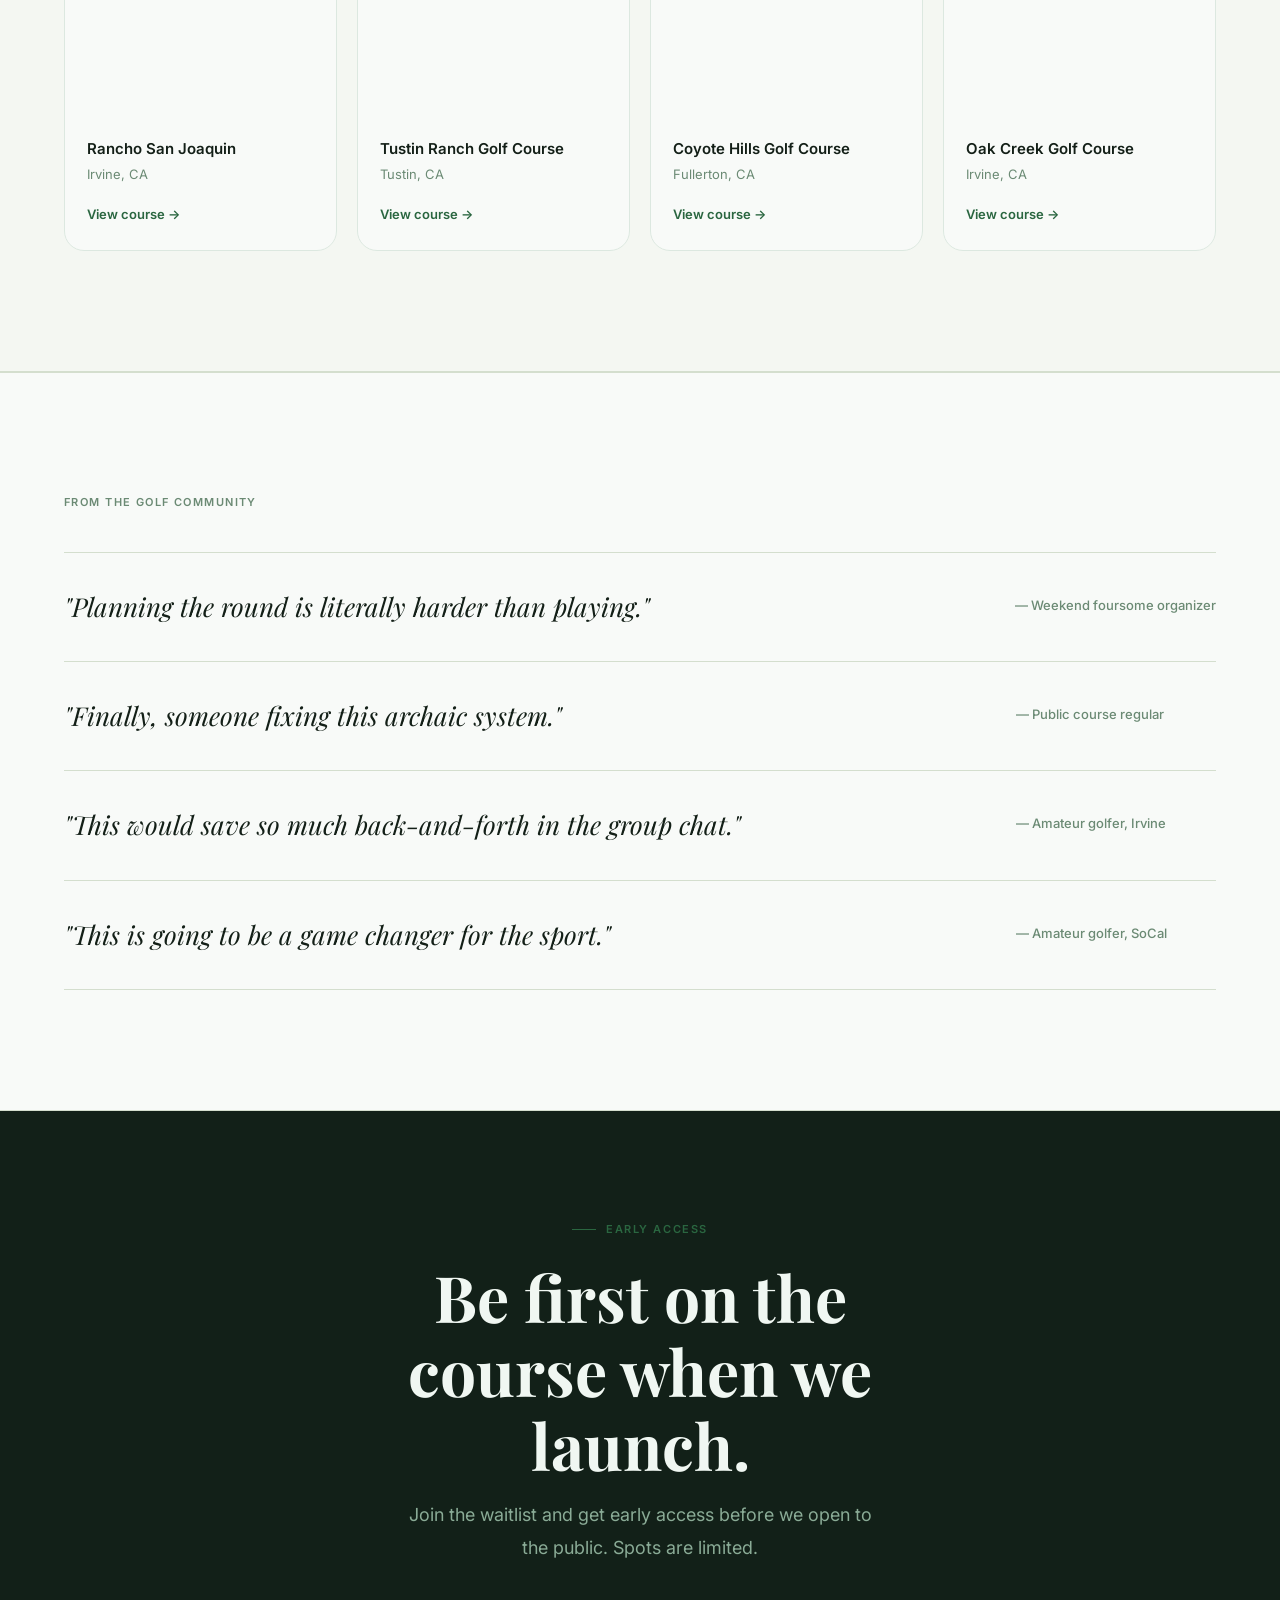
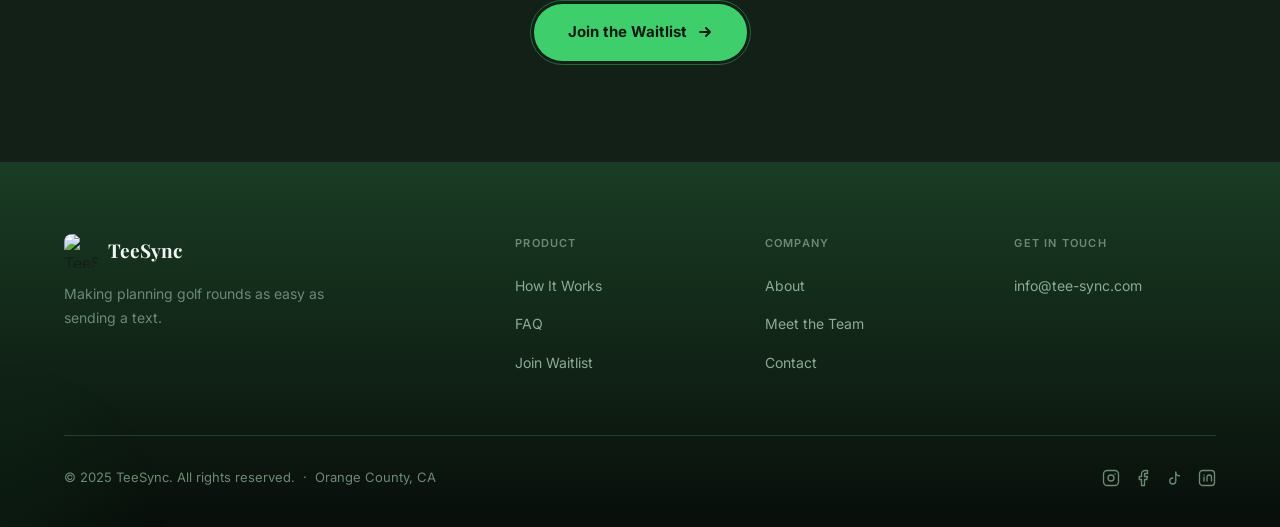
==== commit f15ada80: "Fix logo display: restore text spans, use PNG as rounded icon Bring back the TeeSync text spans so t" ====
--- a/index.html
+++ b/index.html
@@ -16,7 +16,7 @@
       <div class="nav-inner">
         <a href="index.html" class="nav-logo">
           <img src="images/1229e623-1.png" alt="TeeSync" class="nav-logo-icon">
-
+          <span class="nav-logo-text">TeeSync</span>
         </a>
         <ul class="nav-links">
           <li><a href="index.html">Home</a></li>
@@ -287,7 +287,7 @@
         <div class="footer-brand">
           <div class="footer-brand-logo">
             <img src="images/1229e623-1.png" alt="TeeSync" class="footer-brand-logo-icon">
-
+            <span class="footer-brand-logo-text">TeeSync</span>
           </div>
           <p>Making planning golf rounds as easy as sending a text.</p>
         </div>
--- a/style.css
+++ b/style.css
@@ -292,7 +292,7 @@
   text-decoration: none;
 }
 
-.nav-logo-icon { height: 40px; width: 40px; border-radius: 10px; object-fit: cover; }
+.nav-logo-icon { height: 36px; width: 36px; border-radius: 9px; object-fit: cover; display: block; }
 
 .nav-logo-text {
   font-family: var(--serif);
@@ -1780,7 +1780,7 @@
   margin-bottom: 14px;
 }
 
-.footer-brand-logo-icon { width: 36px; height: 36px; border-radius: 8px; object-fit: cover; }
+.footer-brand-logo-icon { width: 34px; height: 34px; border-radius: 8px; object-fit: cover; display: block; }
 
 .footer-brand-logo-text {
   font-family: var(--serif);
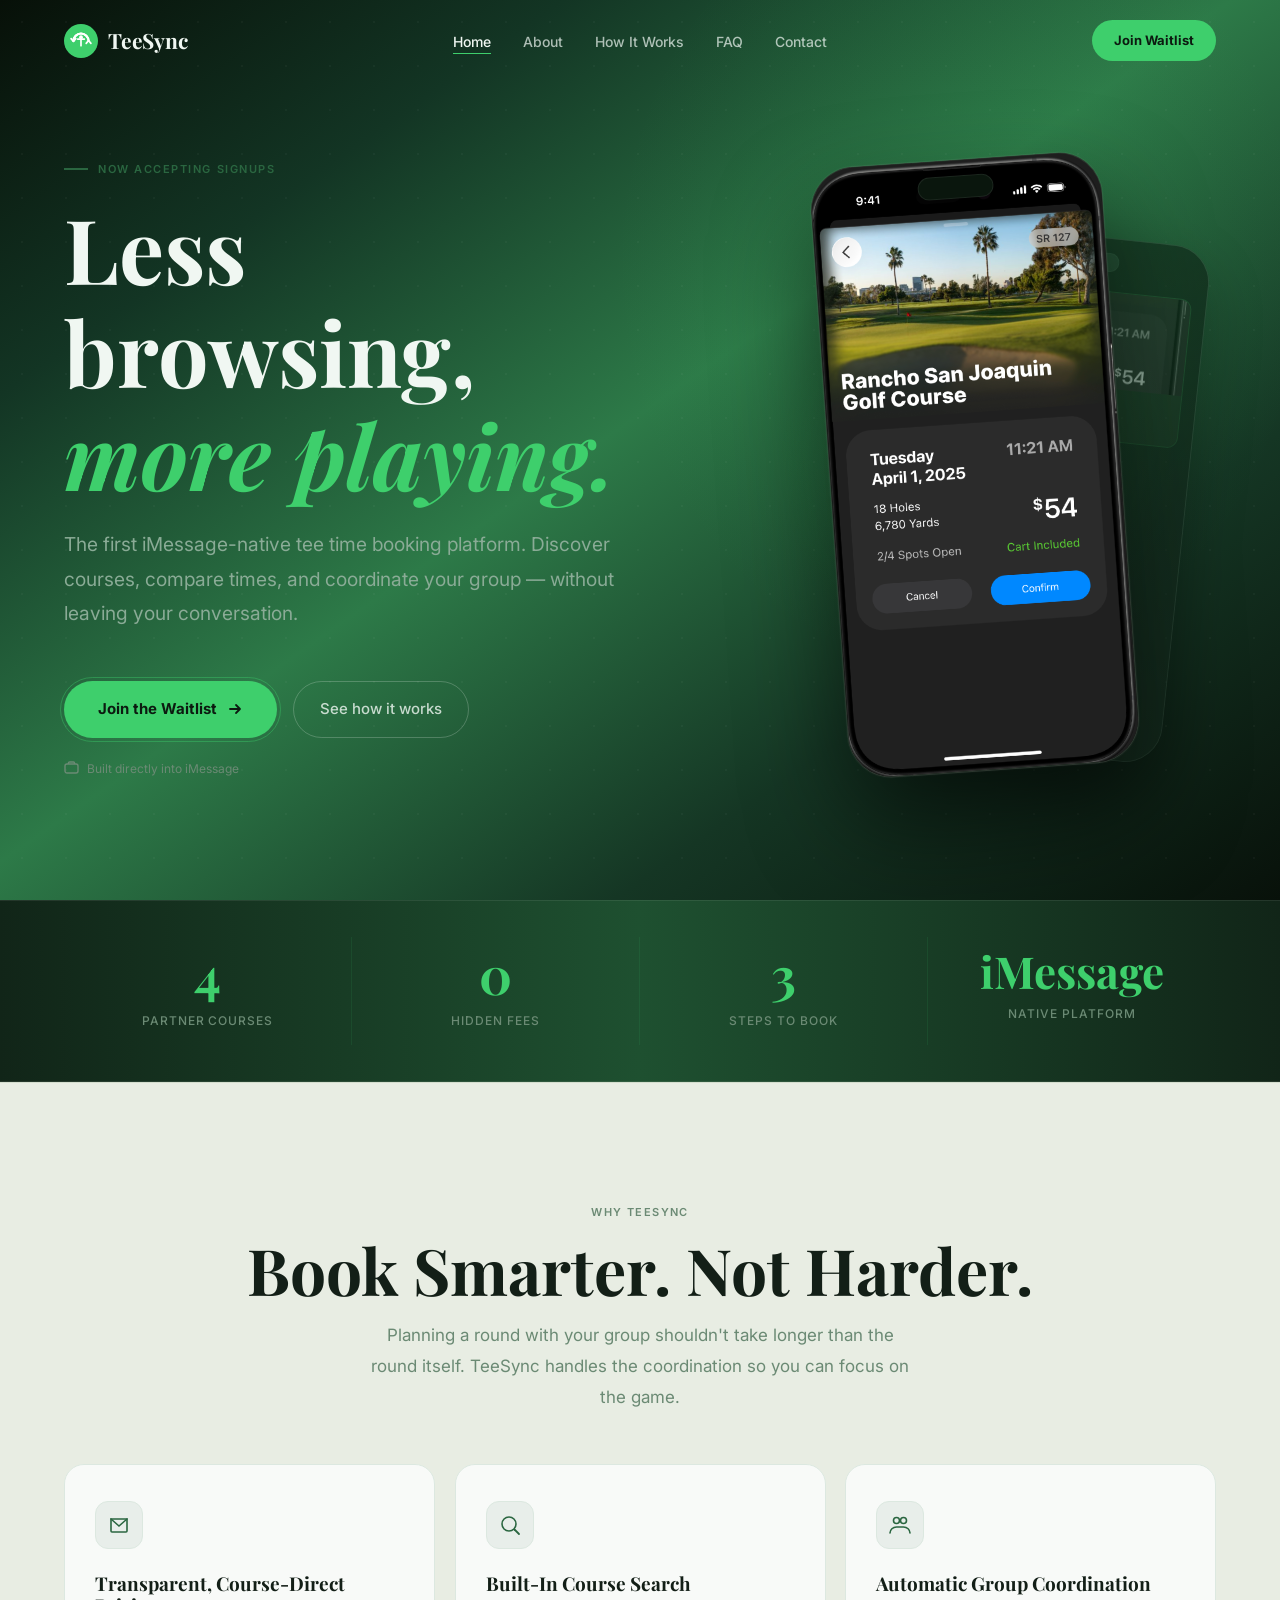
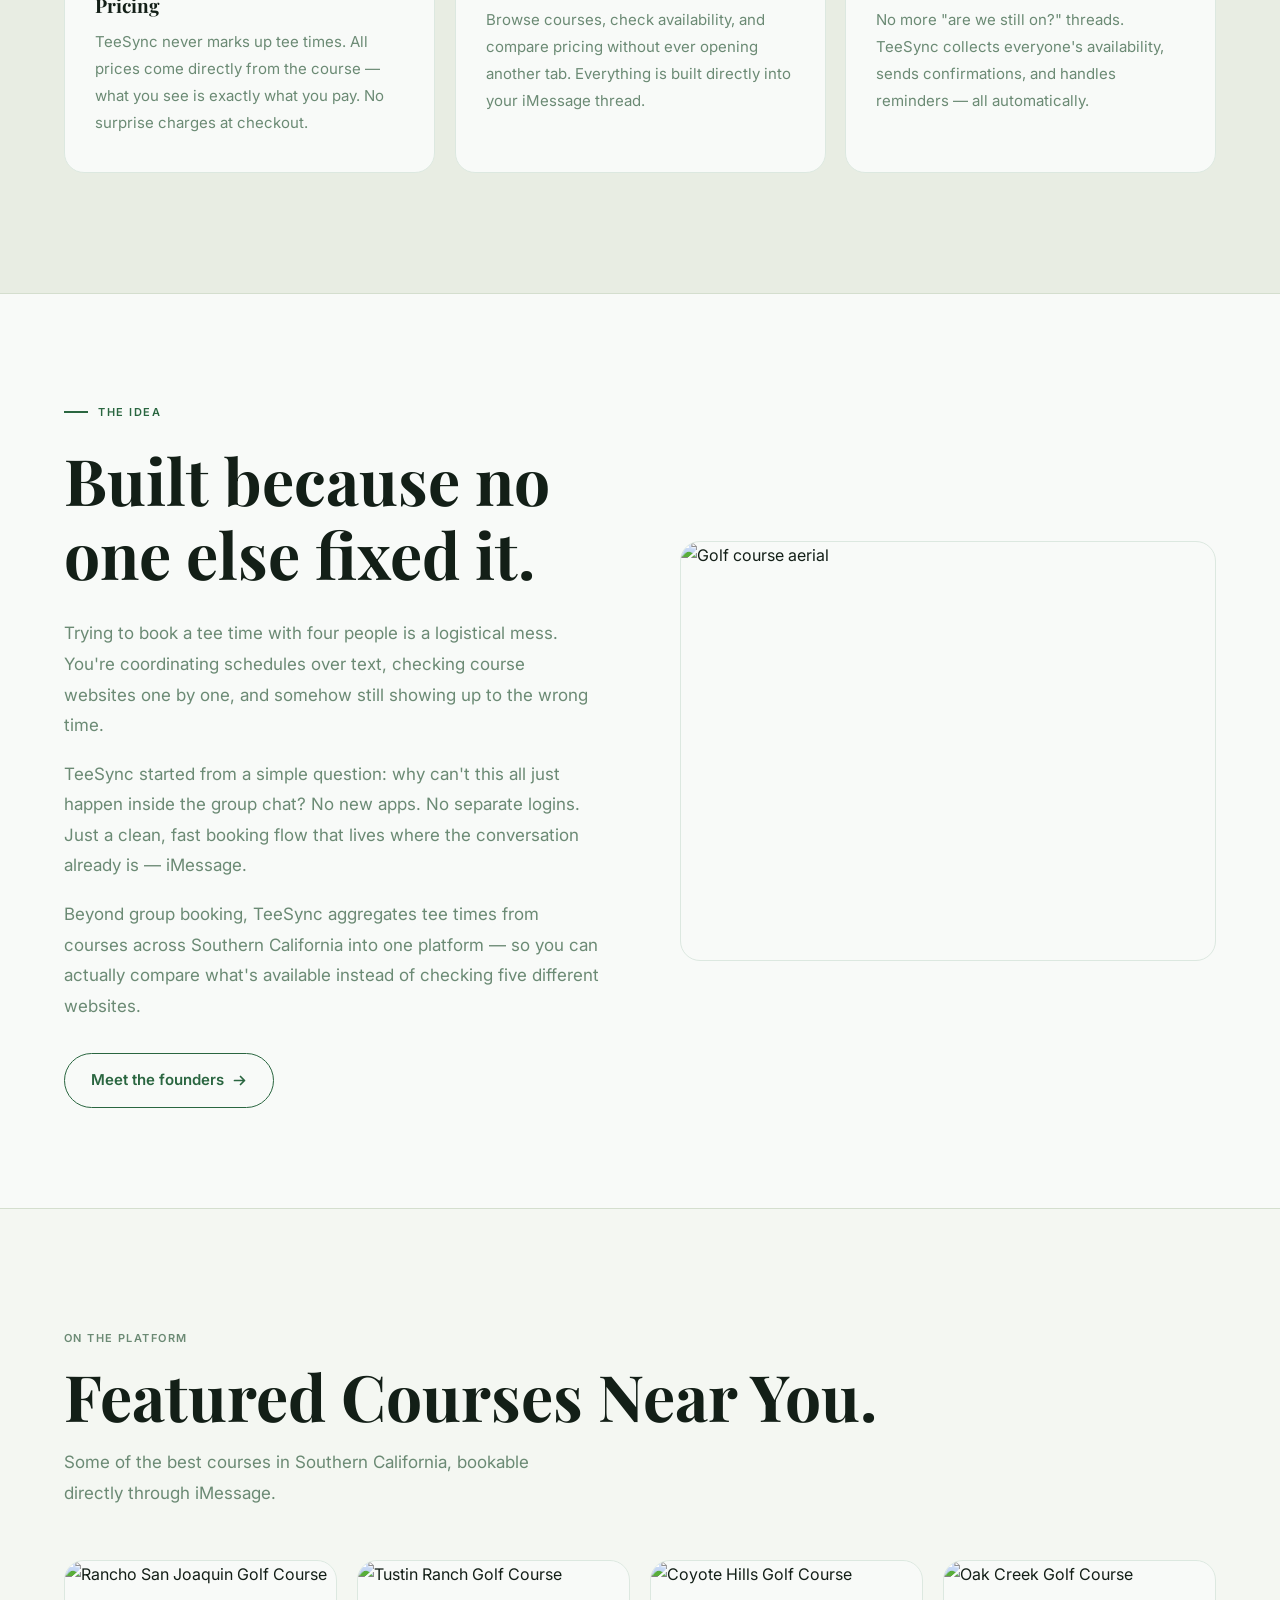
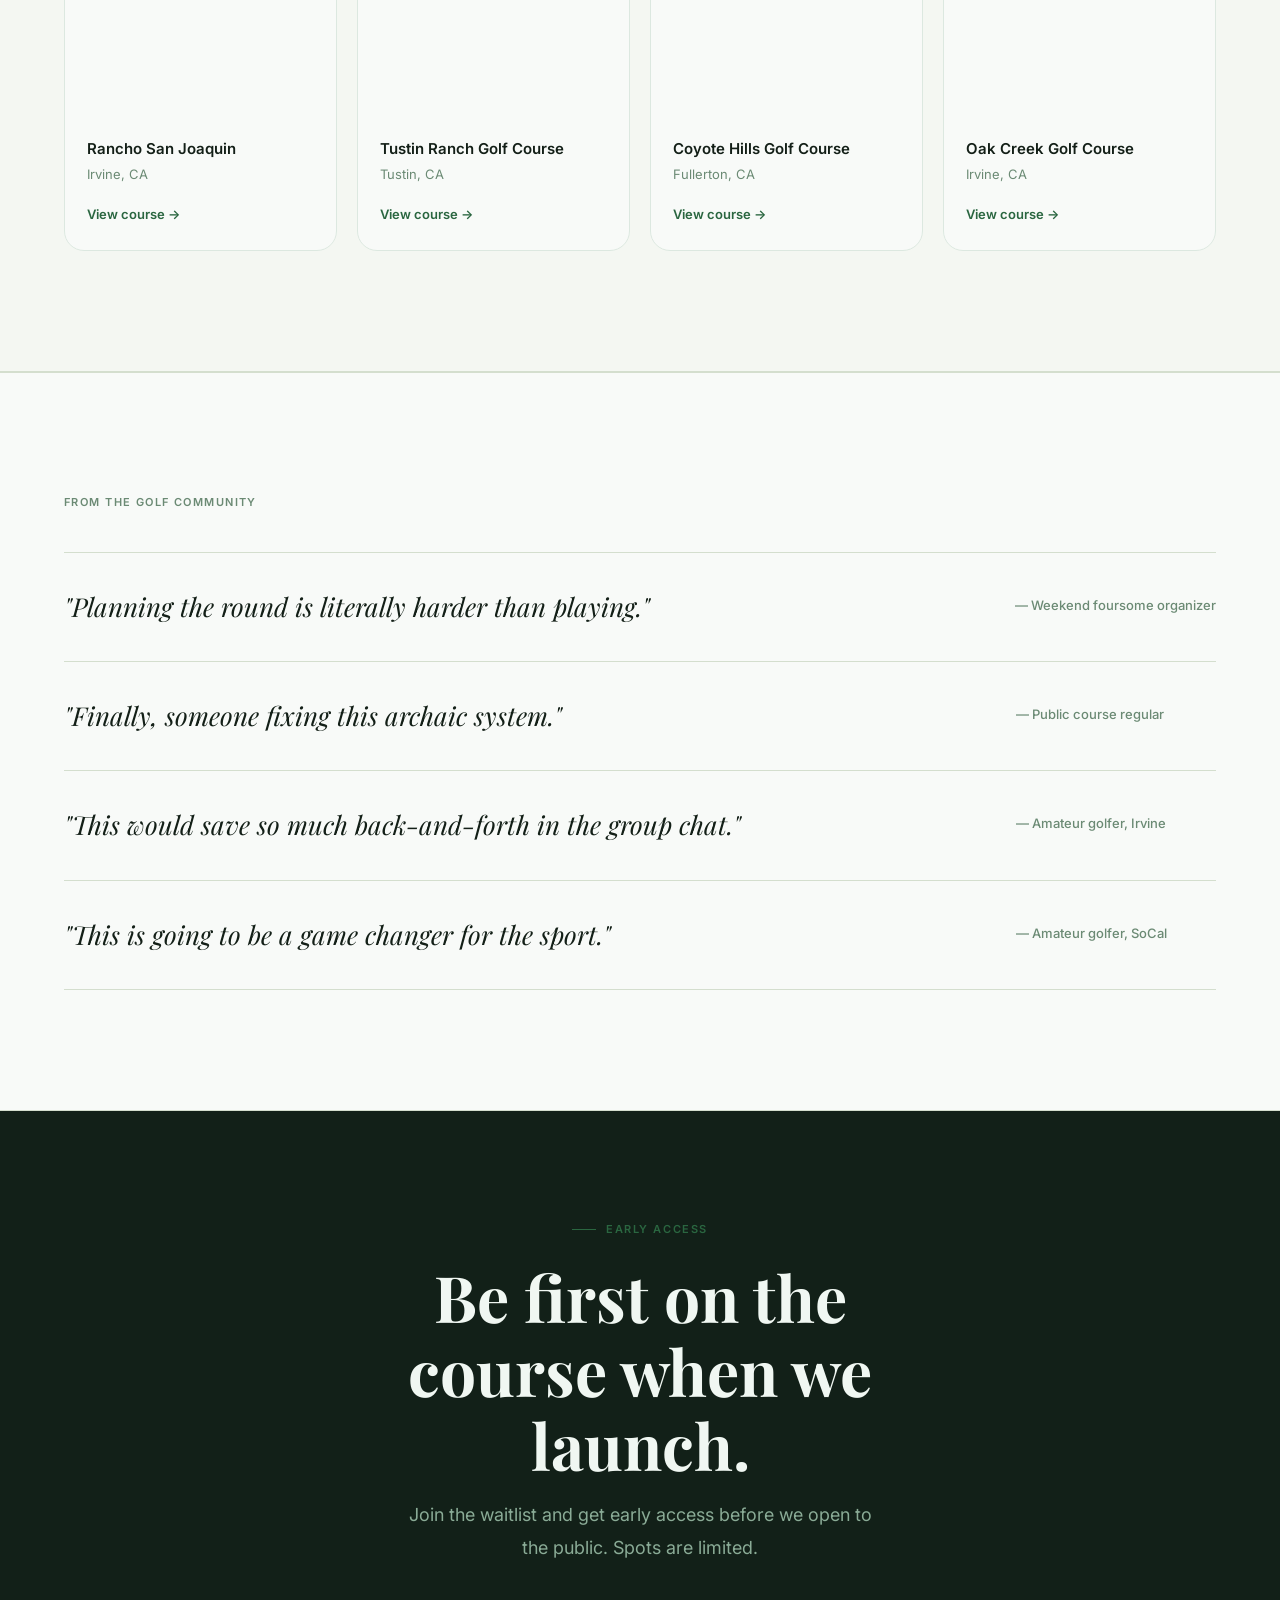
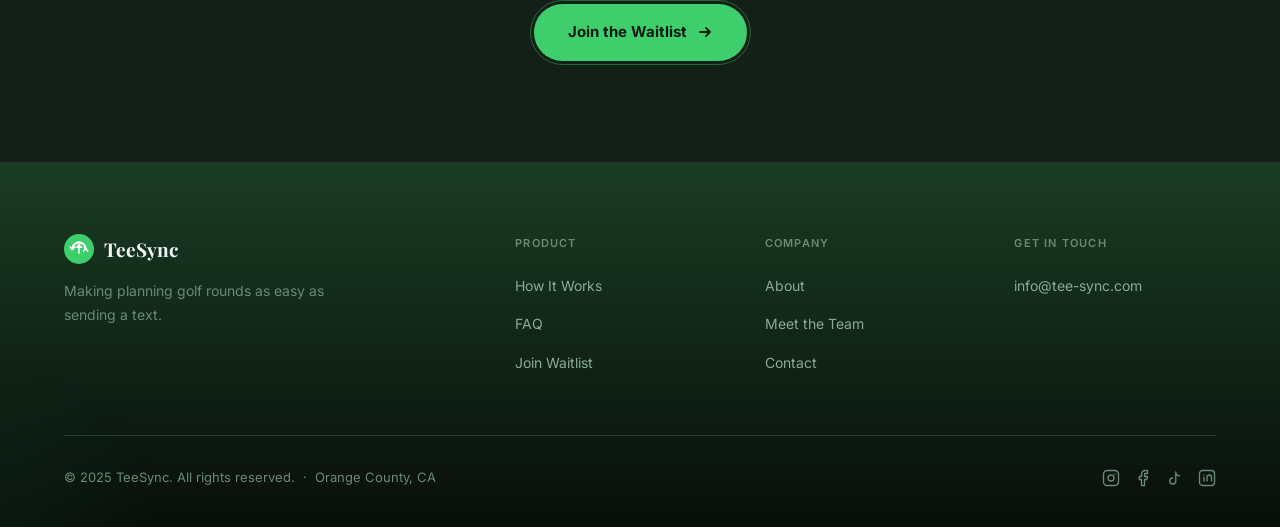
==== commit f3fdb885: "Revert logo changes, restore original logo.svg Co-Authored-By: Claude Sonnet 4.6 <noreply@anthropic." ====
--- a/index.html
+++ b/index.html
@@ -6,7 +6,7 @@
   <title>TeeSync — Book Tee Times Inside iMessage</title>
   <meta name="description" content="TeeSync is the first iMessage-native tee time booking platform. Discover courses, compare availability, and book with your group — without leaving your conversation.">
   <link rel="stylesheet" href="style.css?v=10">
-  <link rel="icon" href="images/1229e623-1.png" type="image/png">
+  <link rel="icon" href="logo.svg" type="image/svg+xml">
 </head>
 <body>
 
@@ -15,7 +15,7 @@
     <div class="container">
       <div class="nav-inner">
         <a href="index.html" class="nav-logo">
-          <img src="images/1229e623-1.png" alt="TeeSync" class="nav-logo-icon">
+          <img src="logo.svg" alt="TeeSync" class="nav-logo-icon">
           <span class="nav-logo-text">TeeSync</span>
         </a>
         <ul class="nav-links">
@@ -286,7 +286,7 @@
       <div class="footer-inner">
         <div class="footer-brand">
           <div class="footer-brand-logo">
-            <img src="images/1229e623-1.png" alt="TeeSync" class="footer-brand-logo-icon">
+            <img src="logo.svg" alt="TeeSync" class="footer-brand-logo-icon">
             <span class="footer-brand-logo-text">TeeSync</span>
           </div>
           <p>Making planning golf rounds as easy as sending a text.</p>
--- a/style.css
+++ b/style.css
@@ -292,7 +292,7 @@
   text-decoration: none;
 }
 
-.nav-logo-icon { height: 36px; width: 36px; border-radius: 9px; object-fit: cover; display: block; }
+.nav-logo-icon { width: 34px; height: 34px; }
 
 .nav-logo-text {
   font-family: var(--serif);
@@ -1780,7 +1780,7 @@
   margin-bottom: 14px;
 }
 
-.footer-brand-logo-icon { width: 34px; height: 34px; border-radius: 8px; object-fit: cover; display: block; }
+.footer-brand-logo-icon { width: 30px; height: 30px; }
 
 .footer-brand-logo-text {
   font-family: var(--serif);
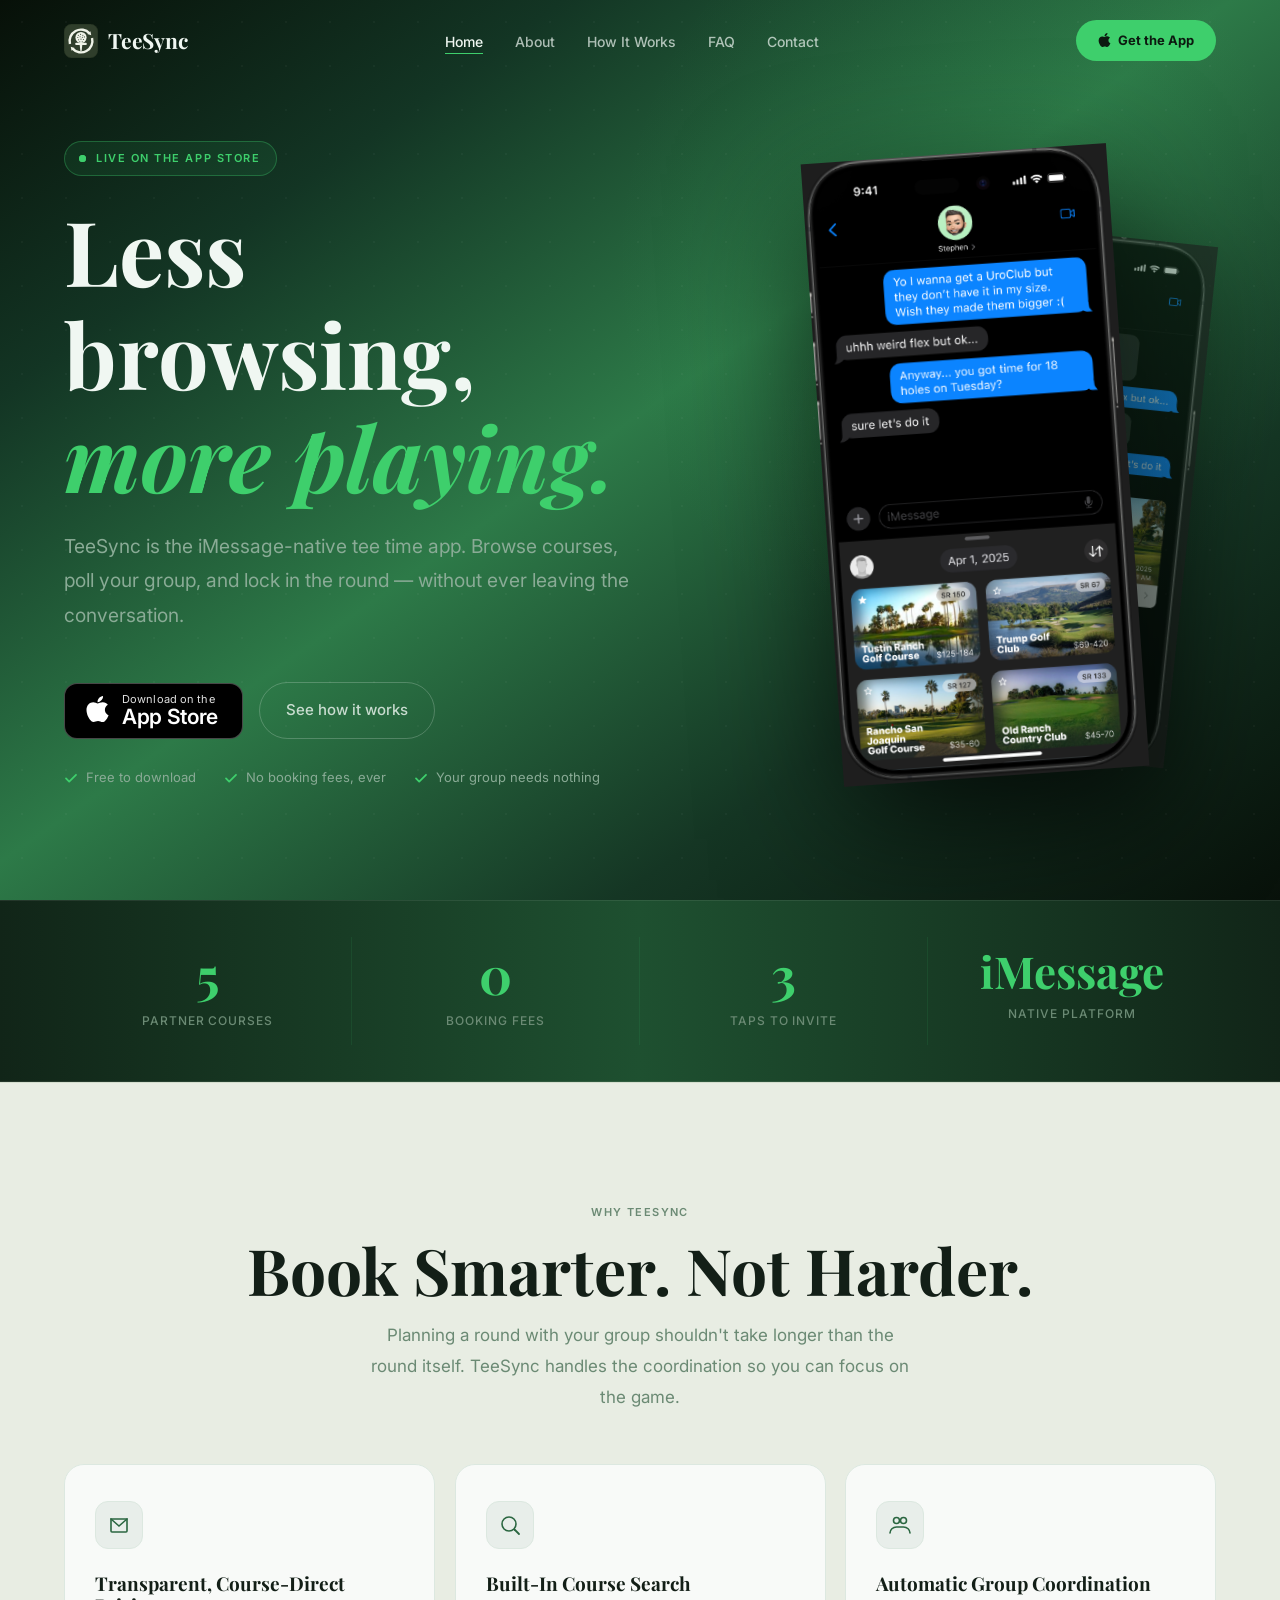
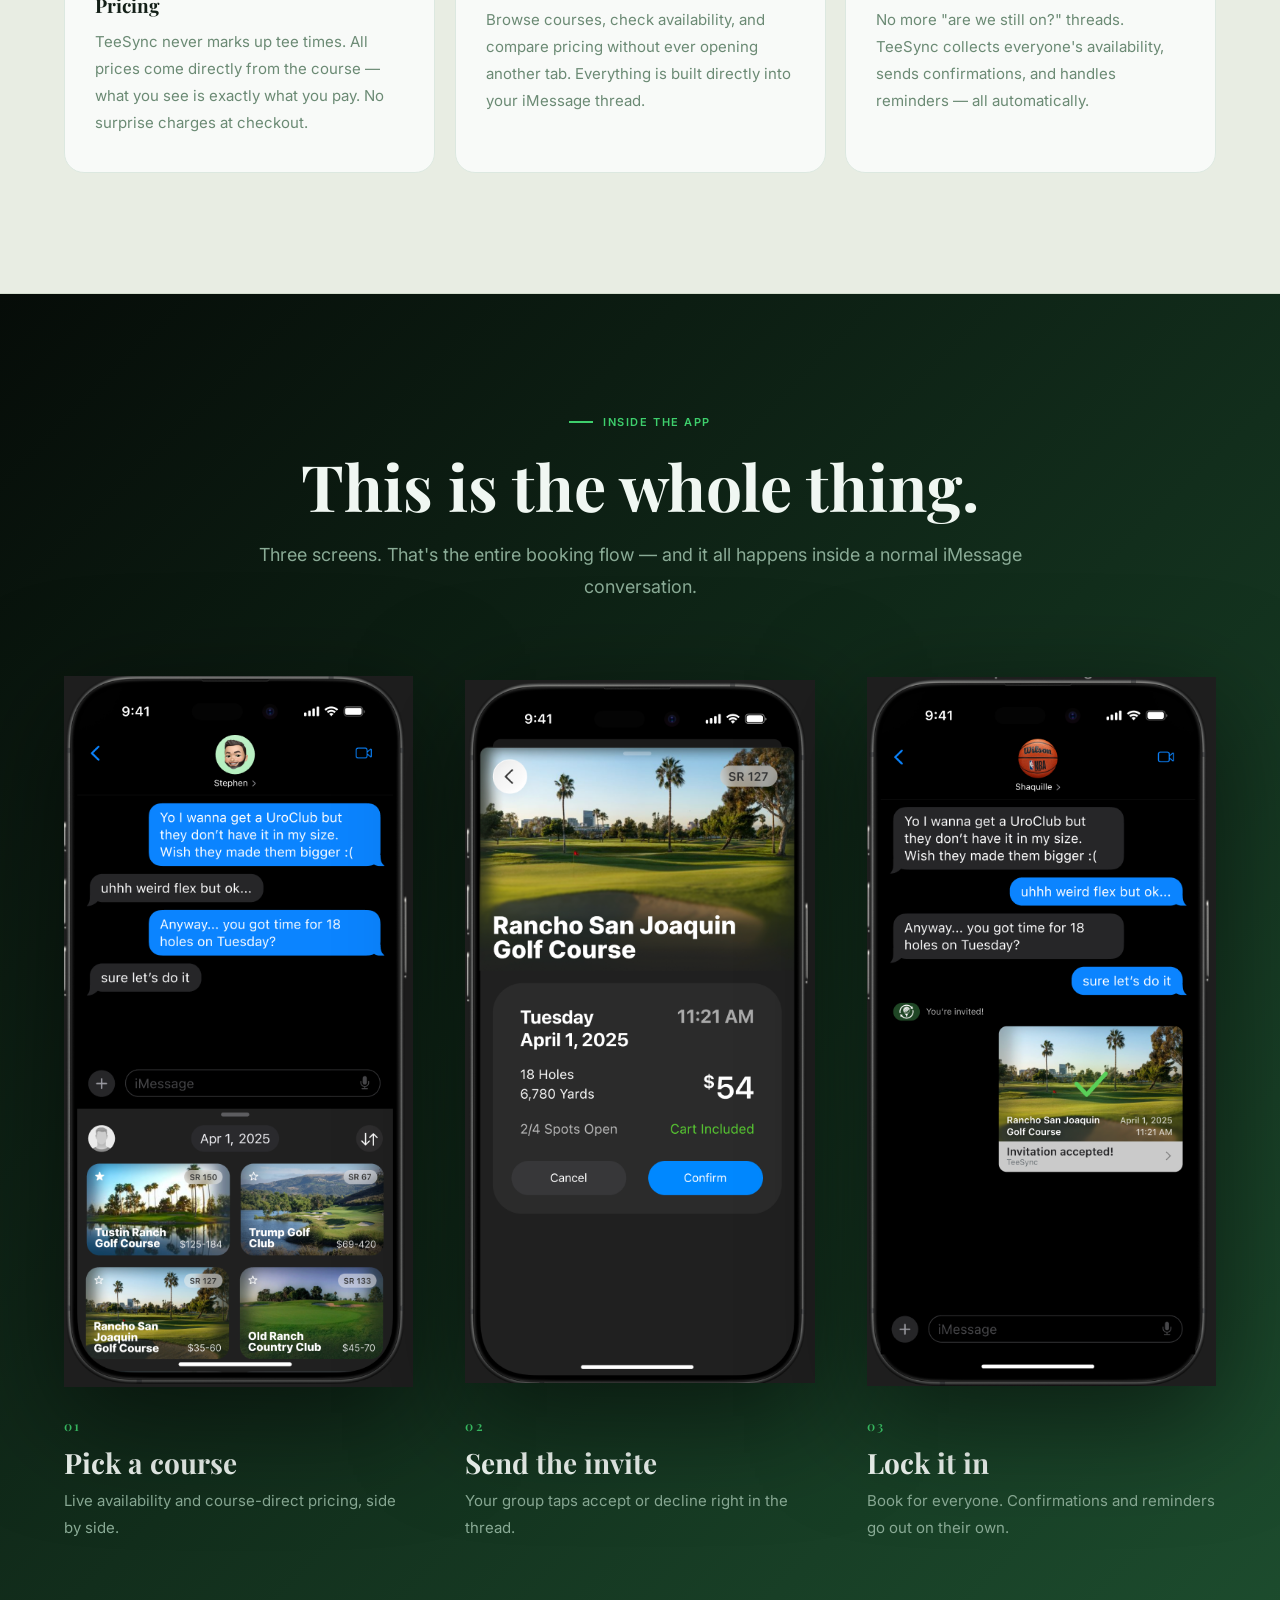
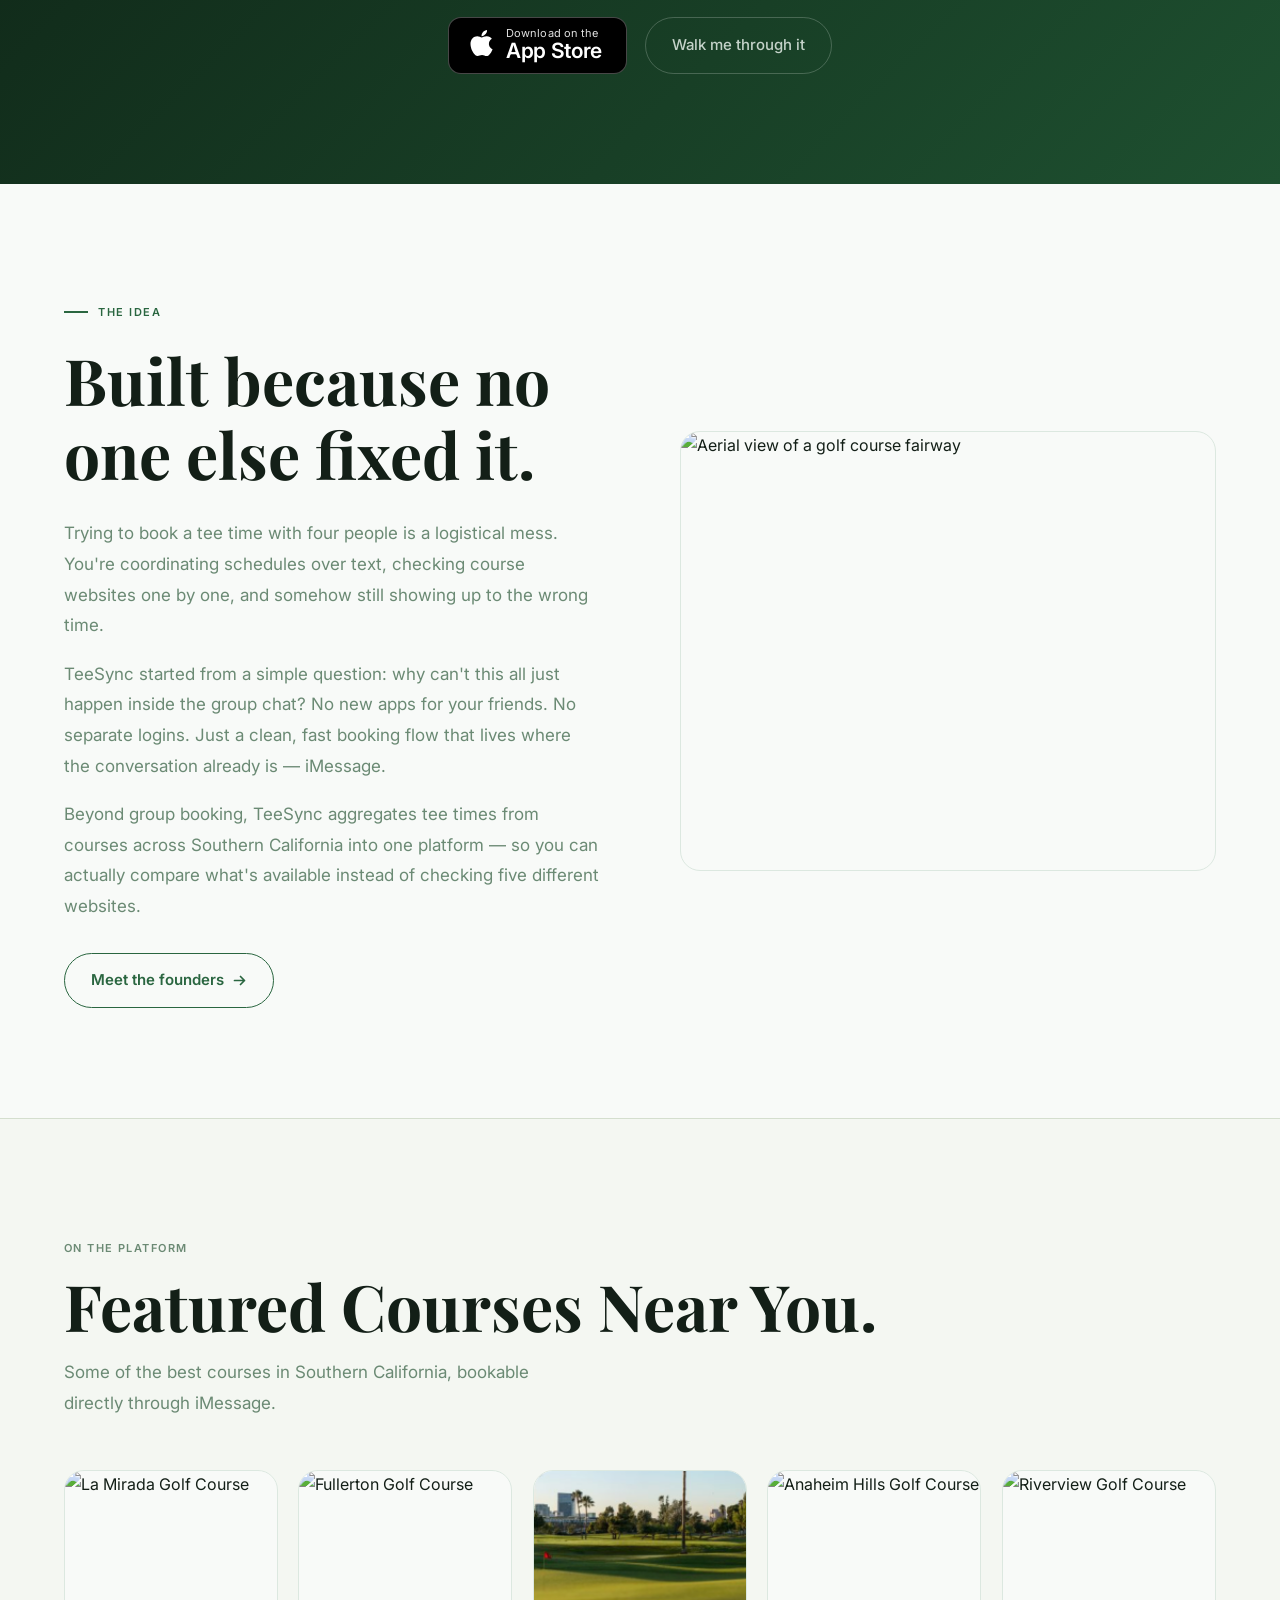
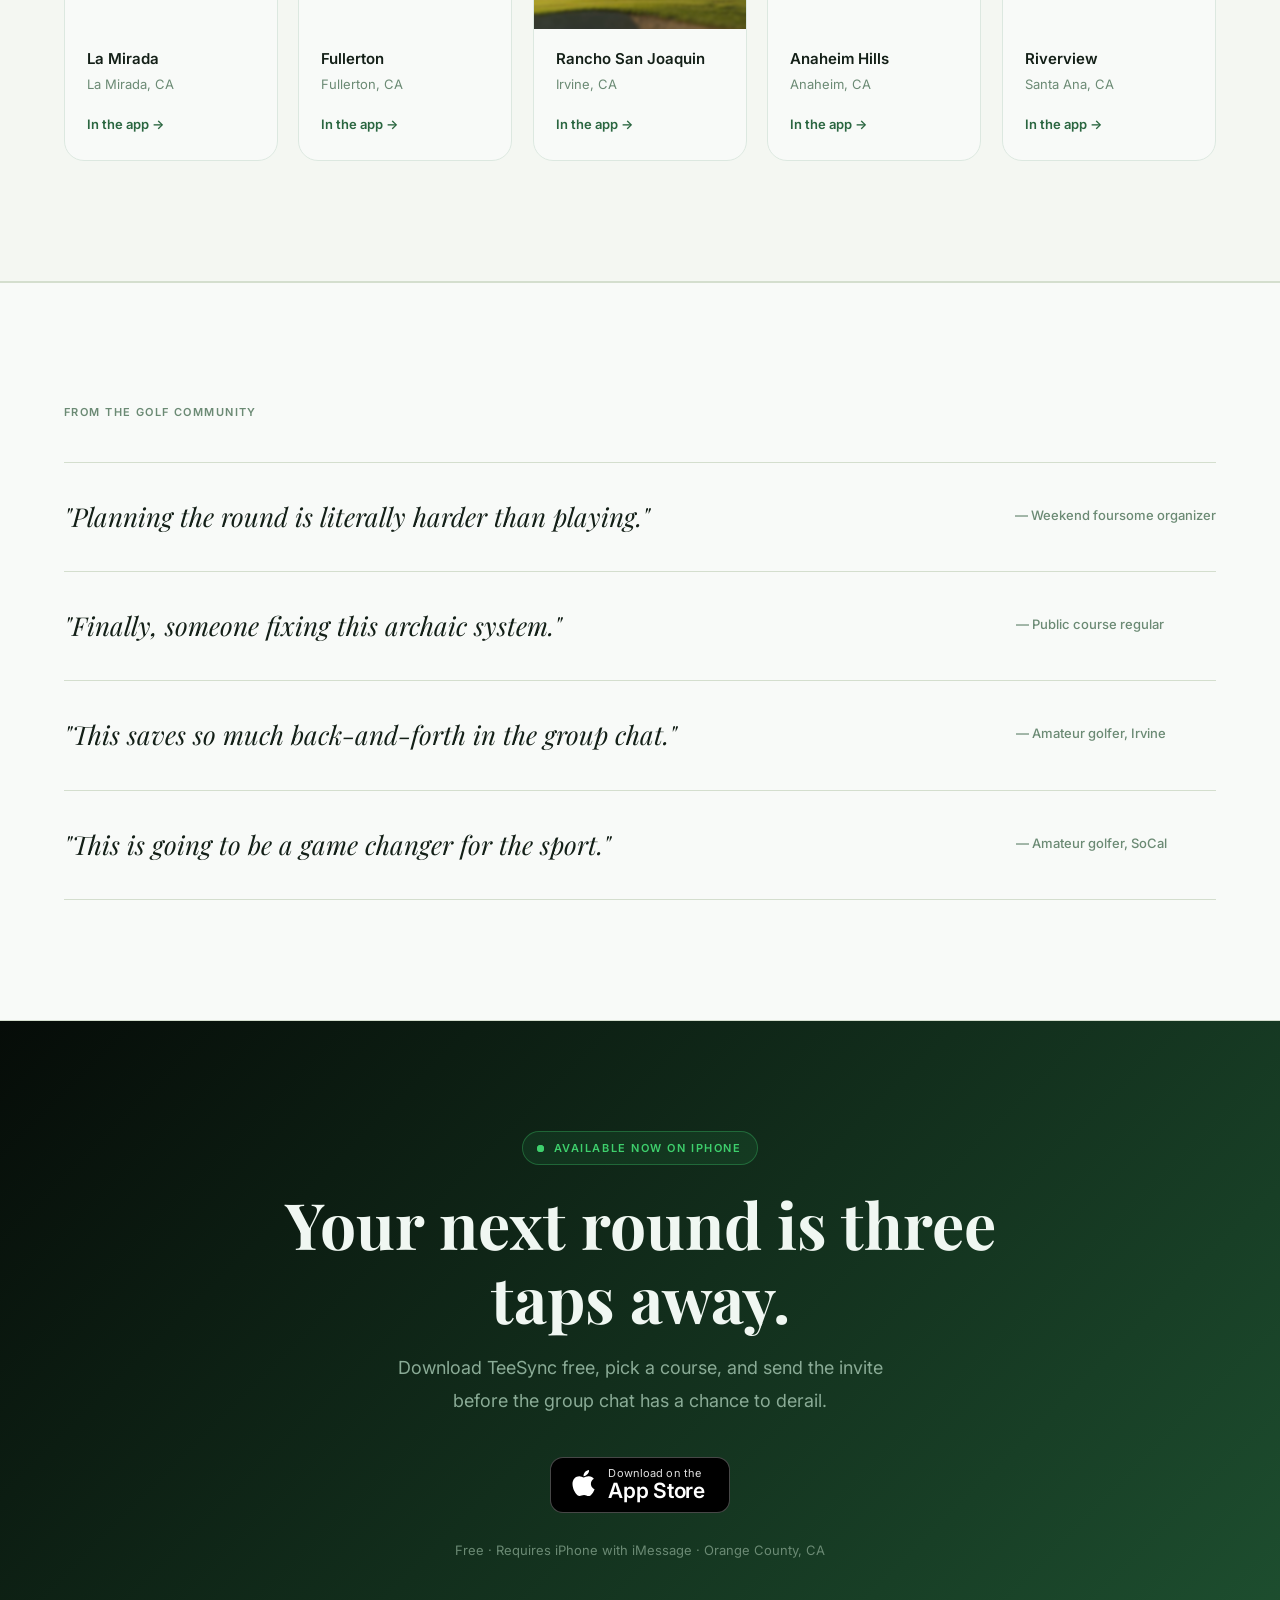
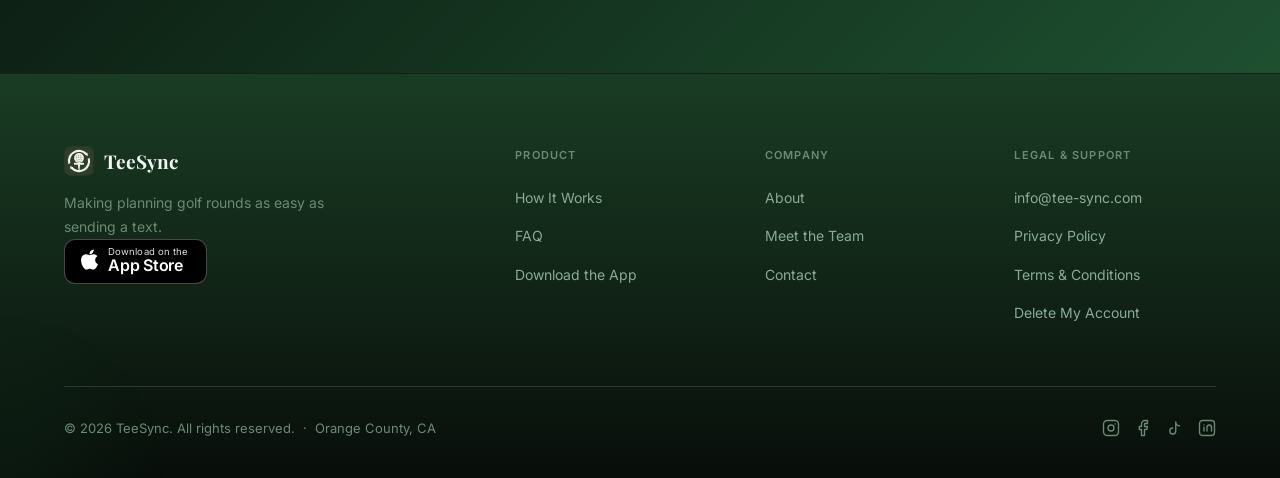
==== commit f456a553: "Relaunch site for the App Store release TeeSync is live on the App Store, so the site no longer sell" ====
--- a/index.html
+++ b/index.html
@@ -4,9 +4,38 @@
   <meta charset="UTF-8">
   <meta name="viewport" content="width=device-width, initial-scale=1.0">
   <title>TeeSync — Book Tee Times Inside iMessage</title>
-  <meta name="description" content="TeeSync is the first iMessage-native tee time booking platform. Discover courses, compare availability, and book with your group — without leaving your conversation.">
-  <link rel="stylesheet" href="style.css?v=10">
+  <meta name="description" content="TeeSync is the iMessage-native tee time booking app. Browse courses, poll your group, and book the round — without leaving the conversation. Free on the App Store.">
+  <link rel="canonical" href="https://tee-sync.com/">
+  <meta name="theme-color" content="#122018">
+  <meta name="apple-itunes-app" content="app-id=6763915366">
+
+  <meta property="og:type" content="website">
+  <meta property="og:site_name" content="TeeSync">
+  <meta property="og:title" content="TeeSync — Book Tee Times Inside iMessage">
+  <meta property="og:description" content="Browse courses, poll your group, and book the round — without leaving the conversation. Free on the App Store.">
+  <meta property="og:url" content="https://tee-sync.com/">
+  <meta property="og:image" content="https://tee-sync.com/images/og-image.png">
+  <meta name="twitter:card" content="summary_large_image">
+  <meta name="twitter:title" content="TeeSync — Book Tee Times Inside iMessage">
+  <meta name="twitter:description" content="Browse courses, poll your group, and book the round — without leaving the conversation.">
+  <meta name="twitter:image" content="https://tee-sync.com/images/og-image.png">
+
+  <link rel="stylesheet" href="style.css?v=20">
   <link rel="icon" href="logo.svg" type="image/svg+xml">
+  <link rel="apple-touch-icon" href="apple-touch-icon.png">
+
+  <script type="application/ld+json">
+  {
+    "@context": "https://schema.org",
+    "@type": "MobileApplication",
+    "name": "TeeSync",
+    "operatingSystem": "iOS",
+    "applicationCategory": "SportsApplication",
+    "url": "https://tee-sync.com/",
+    "downloadUrl": "https://apps.apple.com/app/teesync-ios/id6763915366",
+    "offers": { "@type": "Offer", "price": "0", "priceCurrency": "USD" }
+  }
+  </script>
 </head>
 <body>
 
@@ -15,7 +44,7 @@
     <div class="container">
       <div class="nav-inner">
         <a href="index.html" class="nav-logo">
-          <img src="logo.svg" alt="TeeSync" class="nav-logo-icon">
+          <img src="logo.svg" alt="" class="nav-logo-icon">
           <span class="nav-logo-text">TeeSync</span>
         </a>
         <ul class="nav-links">
@@ -26,9 +55,12 @@
           <li><a href="contact.html">Contact</a></li>
         </ul>
         <div class="nav-right">
-          <a href="https://waitlister.me/p/teesync" target="_blank" rel="noopener" class="nav-waitlist">Join Waitlist</a>
-        </div>
-        <button class="nav-hamburger" id="hamburger" aria-label="Open menu">
+          <a href="https://apps.apple.com/app/teesync-ios/id6763915366" target="_blank" rel="noopener" class="nav-waitlist">
+            <svg class="apple-glyph" viewBox="0 0 384 512" aria-hidden="true"><path fill="currentColor" d="M318.7 268.7c-.2-36.7 16.4-64.4 50-84.8-18.8-26.9-47.2-41.7-84.7-44.6-35.5-2.8-74.3 20.7-88.5 20.7-15 0-49.4-19.7-76.4-19.7C63.3 141.2 4 184.8 4 273.5q0 39.3 14.4 81.2c12.8 36.7 59 126.7 107.2 125.2 25.2-.6 43-17.9 75.8-17.9 31.8 0 48.3 17.9 76.4 17.9 48.6-.7 90.4-82.5 102.6-119.3-65.2-30.7-61.7-90-61.7-91.9zm-56.6-164.2c27.3-32.4 24.8-61.9 24-72.5-24.1 1.4-52 16.4-67.9 34.9-17.5 19.8-27.8 44.3-25.6 71.9 26.1 2 49.9-11.4 69.5-34.3z"/></svg>
+            Get the App
+          </a>
+        </div>
+        <button class="nav-hamburger" id="hamburger" aria-label="Open menu" aria-expanded="false">
           <span></span><span></span><span></span>
         </button>
       </div>
@@ -42,9 +74,9 @@
     <a href="how-it-works.html">How It Works</a>
     <a href="faq.html">FAQ</a>
     <a href="contact.html">Contact</a>
-    <a href="https://waitlister.me/p/teesync" target="_blank" rel="noopener" class="btn-primary">
-      Join Waitlist
-      <svg width="15" height="15" viewBox="0 0 15 15" fill="none"><path d="M2.5 7.5h10M8.5 3.5l4 4-4 4" stroke="currentColor" stroke-width="1.7" stroke-linecap="round" stroke-linejoin="round"/></svg>
+    <a href="https://apps.apple.com/app/teesync-ios/id6763915366" target="_blank" rel="noopener" class="btn-primary">
+      <svg class="apple-glyph" viewBox="0 0 384 512" aria-hidden="true"><path fill="currentColor" d="M318.7 268.7c-.2-36.7 16.4-64.4 50-84.8-18.8-26.9-47.2-41.7-84.7-44.6-35.5-2.8-74.3 20.7-88.5 20.7-15 0-49.4-19.7-76.4-19.7C63.3 141.2 4 184.8 4 273.5q0 39.3 14.4 81.2c12.8 36.7 59 126.7 107.2 125.2 25.2-.6 43-17.9 75.8-17.9 31.8 0 48.3 17.9 76.4 17.9 48.6-.7 90.4-82.5 102.6-119.3-65.2-30.7-61.7-90-61.7-91.9zm-56.6-164.2c27.3-32.4 24.8-61.9 24-72.5-24.1 1.4-52 16.4-67.9 34.9-17.5 19.8-27.8 44.3-25.6 71.9 26.1 2 49.9-11.4 69.5-34.3z"/></svg>
+      Download Free
     </a>
   </div>
 
@@ -53,42 +85,46 @@
     <div class="container">
       <div class="hero-inner">
         <div class="hero-content">
-          <span class="eyebrow hero-eyebrow">Now Accepting Signups</span>
+          <span class="live-badge hero-eyebrow"><i class="live-dot"></i> Live on the App Store</span>
           <h1>Less browsing,<br><em>more playing.</em></h1>
-          <p class="hero-sub">The first iMessage-native tee time booking platform. Discover courses, compare times, and coordinate your group — without leaving your conversation.</p>
+          <p class="hero-sub">TeeSync is the iMessage-native tee time app. Browse courses, poll your group, and lock in the round — without ever leaving the conversation.</p>
+
           <div class="hero-actions">
-            <a href="https://waitlister.me/p/teesync" target="_blank" rel="noopener" class="btn-hero">
-              Join the Waitlist
-              <svg width="16" height="16" viewBox="0 0 16 16" fill="none"><path d="M3 8h10M9 4l4 4-4 4" stroke="currentColor" stroke-width="1.8" stroke-linecap="round" stroke-linejoin="round"/></svg>
+            <a href="https://apps.apple.com/app/teesync-ios/id6763915366" target="_blank" rel="noopener" class="btn-appstore" data-cta="hero">
+              <svg class="btn-appstore-glyph" viewBox="0 0 384 512" aria-hidden="true"><path fill="currentColor" d="M318.7 268.7c-.2-36.7 16.4-64.4 50-84.8-18.8-26.9-47.2-41.7-84.7-44.6-35.5-2.8-74.3 20.7-88.5 20.7-15 0-49.4-19.7-76.4-19.7C63.3 141.2 4 184.8 4 273.5q0 39.3 14.4 81.2c12.8 36.7 59 126.7 107.2 125.2 25.2-.6 43-17.9 75.8-17.9 31.8 0 48.3 17.9 76.4 17.9 48.6-.7 90.4-82.5 102.6-119.3-65.2-30.7-61.7-90-61.7-91.9zm-56.6-164.2c27.3-32.4 24.8-61.9 24-72.5-24.1 1.4-52 16.4-67.9 34.9-17.5 19.8-27.8 44.3-25.6 71.9 26.1 2 49.9-11.4 69.5-34.3z"/></svg>
+              <span class="btn-appstore-text">
+                <small>Download on the</small>
+                <strong>App Store</strong>
+              </span>
             </a>
             <a href="how-it-works.html" class="btn-ghost-dark">See how it works</a>
           </div>
-          <p class="hero-note">
-            <svg width="15" height="15" viewBox="0 0 15 15" fill="none">
-              <rect x="1" y="3" width="13" height="9" rx="2" stroke="currentColor" stroke-width="1.4"/>
-              <path d="M4.5 3V2a1 1 0 0 1 1-1h4a1 1 0 0 1 1 1v1" stroke="currentColor" stroke-width="1.4"/>
-            </svg>
-            Built directly into iMessage
-          </p>
+
+          <ul class="hero-trust">
+            <li>
+              <svg width="14" height="14" viewBox="0 0 14 14" fill="none" aria-hidden="true"><path d="M2 7.4l3.2 3.2L12 3.8" stroke="currentColor" stroke-width="1.8" stroke-linecap="round" stroke-linejoin="round"/></svg>
+              Free to download
+            </li>
+            <li>
+              <svg width="14" height="14" viewBox="0 0 14 14" fill="none" aria-hidden="true"><path d="M2 7.4l3.2 3.2L12 3.8" stroke="currentColor" stroke-width="1.8" stroke-linecap="round" stroke-linejoin="round"/></svg>
+              No booking fees, ever
+            </li>
+            <li>
+              <svg width="14" height="14" viewBox="0 0 14 14" fill="none" aria-hidden="true"><path d="M2 7.4l3.2 3.2L12 3.8" stroke="currentColor" stroke-width="1.8" stroke-linecap="round" stroke-linejoin="round"/></svg>
+              Your group needs nothing
+            </li>
+          </ul>
         </div>
 
         <div class="hero-visual">
           <!-- Background phone -->
-          <div class="phone-back">
-            <div style="width:100%;height:100%;background:linear-gradient(180deg,#0b1810 0%,#1a3023 100%);padding-top:38px;">
-              <div style="margin:14px;background:#1a2e1f;border-radius:11px;overflow:hidden;border:1px solid rgba(62,207,108,0.18);">
-                <img src="images/RSJ_Golf_Photo.png" alt="" style="width:100%;height:96px;object-fit:cover;">
-                <div style="padding:9px 11px;">
-                  <div style="font-family:Inter,sans-serif;font-size:10.5px;font-weight:700;color:#eef5f0;margin-bottom:2px;">Rancho San Joaquin</div>
-                  <div style="font-family:Inter,sans-serif;font-size:9px;color:#6b8a74;">Irvine, CA &nbsp;·&nbsp; $54/player</div>
-                </div>
-              </div>
-            </div>
-          </div>
-
-          <!-- Main phone — full photo -->
-          <div class="phone-main">
-            <img src="images/RSJ_Golf_Photo.png" alt="Rancho San Joaquin Golf Course" style="width:100%;height:100%;object-fit:cover;display:block;">
+          <div class="phone-back is-shot">
+            <img src="images/Accepted.png" alt="" loading="eager">
+          </div>
+
+          <!-- Main phone -->
+          <div class="phone-main is-shot">
+            <img src="images/Bottom_Layout_UI.png" alt="TeeSync course browser inside an iMessage thread" loading="eager">
           </div>
         </div>
       </div>
@@ -100,19 +136,19 @@
     <div class="container">
       <div class="stats-grid">
         <div class="stat-item">
-          <span class="stat-number" data-count="4">0</span>
+          <span class="stat-number" data-count="5">0</span>
           <span class="stat-label">Partner Courses</span>
         </div>
         <div class="stat-item">
           <span class="stat-number" data-count="0">0</span>
-          <span class="stat-label">Hidden Fees</span>
+          <span class="stat-label">Booking Fees</span>
         </div>
         <div class="stat-item">
           <span class="stat-number" data-count="3">0</span>
-          <span class="stat-label">Steps to Book</span>
+          <span class="stat-label">Taps to Invite</span>
         </div>
         <div class="stat-item">
-          <span class="stat-number" style="font-size:clamp(24px,3.5vw,44px);">iMessage</span>
+          <span class="stat-number stat-number-word">iMessage</span>
           <span class="stat-label">Native Platform</span>
         </div>
       </div>
@@ -163,16 +199,73 @@
     </div>
   </section>
 
+  <!-- SEE IT IN ACTION — dark showcase -->
+  <section class="showcase dark-section">
+    <div class="container">
+      <div class="showcase-header fade-in">
+        <span class="eyebrow">Inside the App</span>
+        <h2>This is the whole thing.</h2>
+        <p>Three screens. That's the entire booking flow — and it all happens inside a normal iMessage conversation.</p>
+      </div>
+
+      <div class="showcase-grid">
+        <figure class="showcase-item fade-in">
+          <div class="showcase-phone">
+            <img src="images/Bottom_Layout_UI.png" alt="Browsing courses and tee times inside iMessage" loading="lazy">
+          </div>
+          <figcaption>
+            <span class="showcase-num">01</span>
+            <h3>Pick a course</h3>
+            <p>Live availability and course-direct pricing, side by side.</p>
+          </figcaption>
+        </figure>
+
+        <figure class="showcase-item fade-in">
+          <div class="showcase-phone">
+            <img src="images/Confirm_Or_Cancel.png" alt="Group members accepting or declining a TeeSync invite" loading="lazy">
+          </div>
+          <figcaption>
+            <span class="showcase-num">02</span>
+            <h3>Send the invite</h3>
+            <p>Your group taps accept or decline right in the thread.</p>
+          </figcaption>
+        </figure>
+
+        <figure class="showcase-item fade-in">
+          <div class="showcase-phone">
+            <img src="images/Accepted.png" alt="Confirmed TeeSync booking with the group locked in" loading="lazy">
+          </div>
+          <figcaption>
+            <span class="showcase-num">03</span>
+            <h3>Lock it in</h3>
+            <p>Book for everyone. Confirmations and reminders go out on their own.</p>
+          </figcaption>
+        </figure>
+      </div>
+
+      <div class="showcase-cta fade-in">
+        <a href="https://apps.apple.com/app/teesync-ios/id6763915366" target="_blank" rel="noopener" class="btn-appstore" data-cta="showcase">
+          <svg class="btn-appstore-glyph" viewBox="0 0 384 512" aria-hidden="true"><path fill="currentColor" d="M318.7 268.7c-.2-36.7 16.4-64.4 50-84.8-18.8-26.9-47.2-41.7-84.7-44.6-35.5-2.8-74.3 20.7-88.5 20.7-15 0-49.4-19.7-76.4-19.7C63.3 141.2 4 184.8 4 273.5q0 39.3 14.4 81.2c12.8 36.7 59 126.7 107.2 125.2 25.2-.6 43-17.9 75.8-17.9 31.8 0 48.3 17.9 76.4 17.9 48.6-.7 90.4-82.5 102.6-119.3-65.2-30.7-61.7-90-61.7-91.9zm-56.6-164.2c27.3-32.4 24.8-61.9 24-72.5-24.1 1.4-52 16.4-67.9 34.9-17.5 19.8-27.8 44.3-25.6 71.9 26.1 2 49.9-11.4 69.5-34.3z"/></svg>
+          <span class="btn-appstore-text">
+            <small>Download on the</small>
+            <strong>App Store</strong>
+          </span>
+        </a>
+        <a href="how-it-works.html" class="btn-ghost-dark">Walk me through it</a>
+      </div>
+    </div>
+  </section>
+
   <!-- BRAND STORY — white -->
-  <section style="padding:100px 0;background:var(--white);">
-    <div class="container">
-      <div style="display:grid;grid-template-columns:1fr 1fr;gap:80px;align-items:center;" class="fade-in">
+  <section class="story-section">
+    <div class="container">
+      <div class="story-inner fade-in">
         <div>
-          <span class="eyebrow" style="margin-bottom:22px;">The Idea</span>
-          <h2 style="margin-bottom:28px;">Built because no one else fixed it.</h2>
-          <p style="margin-bottom:18px;">Trying to book a tee time with four people is a logistical mess. You're coordinating schedules over text, checking course websites one by one, and somehow still showing up to the wrong time.</p>
-          <p style="margin-bottom:18px;">TeeSync started from a simple question: why can't this all just happen inside the group chat? No new apps. No separate logins. Just a clean, fast booking flow that lives where the conversation already is — iMessage.</p>
-          <p style="margin-bottom:32px;">Beyond group booking, TeeSync aggregates tee times from courses across Southern California into one platform — so you can actually compare what's available instead of checking five different websites.</p>
+          <span class="eyebrow">The Idea</span>
+          <h2 class="story-h2">Built because no one else fixed it.</h2>
+          <p class="story-p">Trying to book a tee time with four people is a logistical mess. You're coordinating schedules over text, checking course websites one by one, and somehow still showing up to the wrong time.</p>
+          <p class="story-p">TeeSync started from a simple question: why can't this all just happen inside the group chat? No new apps for your friends. No separate logins. Just a clean, fast booking flow that lives where the conversation already is — iMessage.</p>
+          <p class="story-p">Beyond group booking, TeeSync aggregates tee times from courses across Southern California into one platform — so you can actually compare what's available instead of checking five different websites.</p>
           <a href="about.html" class="btn-outline">
             Meet the founders
             <svg width="15" height="15" viewBox="0 0 15 15" fill="none"><path d="M2.5 7.5h10M8.5 3.5l4 4-4 4" stroke="currentColor" stroke-width="1.7" stroke-linecap="round" stroke-linejoin="round"/></svg>
@@ -181,8 +274,9 @@
         <div>
           <img
             src="https://images.unsplash.com/photo-1535131749006-b7f58c99034b?w=800&auto=format&fit=crop&q=80"
-            alt="Golf course aerial"
-            style="width:100%;height:420px;object-fit:cover;border-radius:20px;border:1px solid var(--border-light);"
+            alt="Aerial view of a golf course fairway"
+            class="story-img"
+            loading="lazy"
           >
         </div>
       </div>
@@ -200,42 +294,52 @@
       <div class="courses-grid">
         <div class="course-card fade-in">
           <div class="course-img-wrap">
-            <img class="course-card-img" src="https://images.unsplash.com/photo-1587174486073-ae5e5cff23aa?w=600&auto=format&fit=crop&q=80" alt="Rancho San Joaquin Golf Course">
+            <img class="course-card-img" src="https://images.unsplash.com/photo-1587174486073-ae5e5cff23aa?w=600&auto=format&fit=crop&q=80" alt="La Mirada Golf Course" loading="lazy">
+          </div>
+          <div class="course-card-body">
+            <h3>La Mirada</h3>
+            <p>La Mirada, CA</p>
+            <span class="course-link">In the app →</span>
+          </div>
+        </div>
+        <div class="course-card fade-in">
+          <div class="course-img-wrap">
+            <img class="course-card-img" src="https://images.unsplash.com/photo-1611374243147-44a702c2d44c?w=600&auto=format&fit=crop&q=80" alt="Fullerton Golf Course" loading="lazy">
+          </div>
+          <div class="course-card-body">
+            <h3>Fullerton</h3>
+            <p>Fullerton, CA</p>
+            <span class="course-link">In the app →</span>
+          </div>
+        </div>
+        <div class="course-card fade-in">
+          <div class="course-img-wrap">
+            <img class="course-card-img" src="images/rancho-san-joaquin.jpg" alt="Rancho San Joaquin Golf Course" loading="lazy">
           </div>
           <div class="course-card-body">
             <h3>Rancho San Joaquin</h3>
             <p>Irvine, CA</p>
-            <span class="course-link">View course →</span>
+            <span class="course-link">In the app →</span>
           </div>
         </div>
         <div class="course-card fade-in">
           <div class="course-img-wrap">
-            <img class="course-card-img" src="https://images.unsplash.com/photo-1535131749006-b7f58c99034b?w=600&auto=format&fit=crop&q=80" alt="Tustin Ranch Golf Course">
+            <img class="course-card-img" src="https://images.unsplash.com/photo-1592919505780-303950717480?w=600&auto=format&fit=crop&q=80" alt="Anaheim Hills Golf Course" loading="lazy">
           </div>
           <div class="course-card-body">
-            <h3>Tustin Ranch Golf Course</h3>
-            <p>Tustin, CA</p>
-            <span class="course-link">View course →</span>
+            <h3>Anaheim Hills</h3>
+            <p>Anaheim, CA</p>
+            <span class="course-link">In the app →</span>
           </div>
         </div>
         <div class="course-card fade-in">
           <div class="course-img-wrap">
-            <img class="course-card-img" src="https://images.unsplash.com/photo-1560419015-7c427e8ae5ba?w=600&auto=format&fit=crop&q=80" alt="Coyote Hills Golf Course">
+            <img class="course-card-img" src="https://images.unsplash.com/photo-1500932334442-8761ee4810a7?w=600&auto=format&fit=crop&q=80" alt="Riverview Golf Course" loading="lazy">
           </div>
           <div class="course-card-body">
-            <h3>Coyote Hills Golf Course</h3>
-            <p>Fullerton, CA</p>
-            <span class="course-link">View course →</span>
-          </div>
-        </div>
-        <div class="course-card fade-in">
-          <div class="course-img-wrap">
-            <img class="course-card-img" src="https://images.unsplash.com/photo-1544735716-392fe2489ffa?w=600&auto=format&fit=crop&q=80" alt="Oak Creek Golf Course">
-          </div>
-          <div class="course-card-body">
-            <h3>Oak Creek Golf Course</h3>
-            <p>Irvine, CA</p>
-            <span class="course-link">View course →</span>
+            <h3>Riverview</h3>
+            <p>Santa Ana, CA</p>
+            <span class="course-link">In the app →</span>
           </div>
         </div>
       </div>
@@ -256,7 +360,7 @@
           <div class="testimonial-attr">— Public course regular</div>
         </div>
         <div class="testimonial-item fade-in">
-          <div class="testimonial-quote">"This would save so much back-and-forth in the group chat."</div>
+          <div class="testimonial-quote">"This saves so much back-and-forth in the group chat."</div>
           <div class="testimonial-attr">— Amateur golfer, Irvine</div>
         </div>
         <div class="testimonial-item fade-in">
@@ -267,16 +371,22 @@
     </div>
   </section>
 
-  <!-- WAITLIST CTA BAND — dark -->
-  <section style="padding:100px 0;background:var(--forest);text-align:center;">
-    <div class="container">
-      <span class="eyebrow" style="justify-content:center;margin-bottom:22px;">Early Access</span>
-      <h2 style="color:#f0f7f2;margin-bottom:18px;max-width:560px;margin-left:auto;margin-right:auto;">Be first on the course when we launch.</h2>
-      <p style="color:#8aab96;max-width:480px;margin:0 auto 40px;font-size:18px;">Join the waitlist and get early access before we open to the public. Spots are limited.</p>
-      <a href="https://waitlister.me/p/teesync" target="_blank" rel="noopener" class="btn-hero">
-        Join the Waitlist
-        <svg width="16" height="16" viewBox="0 0 16 16" fill="none"><path d="M3 8h10M9 4l4 4-4 4" stroke="currentColor" stroke-width="1.8" stroke-linecap="round" stroke-linejoin="round"/></svg>
-      </a>
+  <!-- FINAL CTA BAND — dark -->
+  <section class="final-cta dark-section">
+    <div class="container">
+      <span class="live-badge"><i class="live-dot"></i> Available now on iPhone</span>
+      <h2>Your next round is three taps away.</h2>
+      <p>Download TeeSync free, pick a course, and send the invite before the group chat has a chance to derail.</p>
+      <div class="final-cta-actions">
+        <a href="https://apps.apple.com/app/teesync-ios/id6763915366" target="_blank" rel="noopener" class="btn-appstore" data-cta="footer-band">
+          <svg class="btn-appstore-glyph" viewBox="0 0 384 512" aria-hidden="true"><path fill="currentColor" d="M318.7 268.7c-.2-36.7 16.4-64.4 50-84.8-18.8-26.9-47.2-41.7-84.7-44.6-35.5-2.8-74.3 20.7-88.5 20.7-15 0-49.4-19.7-76.4-19.7C63.3 141.2 4 184.8 4 273.5q0 39.3 14.4 81.2c12.8 36.7 59 126.7 107.2 125.2 25.2-.6 43-17.9 75.8-17.9 31.8 0 48.3 17.9 76.4 17.9 48.6-.7 90.4-82.5 102.6-119.3-65.2-30.7-61.7-90-61.7-91.9zm-56.6-164.2c27.3-32.4 24.8-61.9 24-72.5-24.1 1.4-52 16.4-67.9 34.9-17.5 19.8-27.8 44.3-25.6 71.9 26.1 2 49.9-11.4 69.5-34.3z"/></svg>
+          <span class="btn-appstore-text">
+            <small>Download on the</small>
+            <strong>App Store</strong>
+          </span>
+        </a>
+      </div>
+      <p class="final-cta-note">Free · Requires iPhone with iMessage · Orange County, CA</p>
     </div>
   </section>
 
@@ -286,17 +396,24 @@
       <div class="footer-inner">
         <div class="footer-brand">
           <div class="footer-brand-logo">
-            <img src="logo.svg" alt="TeeSync" class="footer-brand-logo-icon">
+            <img src="logo.svg" alt="" class="footer-brand-logo-icon">
             <span class="footer-brand-logo-text">TeeSync</span>
           </div>
           <p>Making planning golf rounds as easy as sending a text.</p>
+          <a href="https://apps.apple.com/app/teesync-ios/id6763915366" target="_blank" rel="noopener" class="btn-appstore btn-appstore-sm" data-cta="footer">
+            <svg class="btn-appstore-glyph" viewBox="0 0 384 512" aria-hidden="true"><path fill="currentColor" d="M318.7 268.7c-.2-36.7 16.4-64.4 50-84.8-18.8-26.9-47.2-41.7-84.7-44.6-35.5-2.8-74.3 20.7-88.5 20.7-15 0-49.4-19.7-76.4-19.7C63.3 141.2 4 184.8 4 273.5q0 39.3 14.4 81.2c12.8 36.7 59 126.7 107.2 125.2 25.2-.6 43-17.9 75.8-17.9 31.8 0 48.3 17.9 76.4 17.9 48.6-.7 90.4-82.5 102.6-119.3-65.2-30.7-61.7-90-61.7-91.9zm-56.6-164.2c27.3-32.4 24.8-61.9 24-72.5-24.1 1.4-52 16.4-67.9 34.9-17.5 19.8-27.8 44.3-25.6 71.9 26.1 2 49.9-11.4 69.5-34.3z"/></svg>
+            <span class="btn-appstore-text">
+              <small>Download on the</small>
+              <strong>App Store</strong>
+            </span>
+          </a>
         </div>
         <div class="footer-col">
           <h4>Product</h4>
           <ul>
             <li><a href="how-it-works.html">How It Works</a></li>
             <li><a href="faq.html">FAQ</a></li>
-            <li><a href="https://waitlister.me/p/teesync" target="_blank" rel="noopener">Join Waitlist</a></li>
+            <li><a href="https://apps.apple.com/app/teesync-ios/id6763915366" target="_blank" rel="noopener">Download the App</a></li>
           </ul>
         </div>
         <div class="footer-col">
@@ -308,14 +425,17 @@
           </ul>
         </div>
         <div class="footer-col">
-          <h4>Get In Touch</h4>
+          <h4>Legal &amp; Support</h4>
           <ul>
             <li><a href="mailto:info@tee-sync.com">info@tee-sync.com</a></li>
+            <li><a href="privacy.html">Privacy Policy</a></li>
+            <li><a href="terms.html">Terms &amp; Conditions</a></li>
+            <li><a href="privacy.html#deletion">Delete My Account</a></li>
           </ul>
         </div>
       </div>
       <div class="footer-bottom">
-        <p>© 2025 TeeSync. All rights reserved. &nbsp;·&nbsp; Orange County, CA</p>
+        <p>© 2026 TeeSync. All rights reserved. &nbsp;·&nbsp; Orange County, CA</p>
         <div class="footer-social">
           <a href="#" aria-label="Instagram"><svg width="18" height="18" viewBox="0 0 24 24" fill="none" stroke="currentColor" stroke-width="1.8" stroke-linecap="round" stroke-linejoin="round"><rect x="2" y="2" width="20" height="20" rx="5"/><circle cx="12" cy="12" r="4"/><circle cx="17.5" cy="6.5" r="1" fill="currentColor" stroke="none"/></svg></a>
           <a href="#" aria-label="Facebook"><svg width="18" height="18" viewBox="0 0 24 24" fill="none" stroke="currentColor" stroke-width="1.8" stroke-linecap="round" stroke-linejoin="round"><path d="M18 2h-3a5 5 0 0 0-5 5v3H7v4h3v8h4v-8h3l1-4h-4V7a1 1 0 0 1 1-1h3z"/></svg></a>
@@ -326,6 +446,16 @@
     </div>
   </footer>
 
-  <script src="main.js"></script>
+  <!-- STICKY MOBILE DOWNLOAD BAR -->
+  <div class="download-bar" id="downloadBar">
+    <img src="logo.svg" alt="" class="download-bar-icon">
+    <div class="download-bar-text">
+      <strong>TeeSync</strong>
+      <span>Tee times, inside iMessage</span>
+    </div>
+    <a href="https://apps.apple.com/app/teesync-ios/id6763915366" target="_blank" rel="noopener" class="download-bar-btn" data-cta="sticky">Get</a>
+  </div>
+
+  <script src="main.js?v=20"></script>
 </body>
 </html>
--- a/style.css
+++ b/style.css
@@ -831,8 +831,12 @@
 
 .courses-grid {
   display: grid;
-  grid-template-columns: repeat(4, 1fr);
+  grid-template-columns: repeat(5, 1fr);
   gap: 20px;
+}
+
+@media (max-width: 1240px) {
+  .courses-grid { grid-template-columns: repeat(3, 1fr); }
 }
 
 .course-card {
@@ -1221,7 +1225,8 @@
   border: 1px solid var(--sage-dark);
   border-radius: 24px;
   padding: 16px 16px;
-  min-height: auto;
+  /* tall enough for the full-height screenshot; the grid row stretches to match */
+  min-height: 592px;
   position: relative;
   overflow: hidden;
 }
@@ -1481,39 +1486,16 @@
 }
 
 /* Phone frame for step visuals */
+/* Screenshots ship with their own device bezel — no CSS phone frame here. */
 .hiw-phone {
-  width: 260px;
-  height: 540px;
-  background: #0a160d;
-  border-radius: 36px;
-  border: 1.5px solid rgba(255, 255, 255, 0.14);
-  box-shadow:
-    0 32px 72px rgba(0, 0, 0, 0.45),
-    0 0 0 1px rgba(255, 255, 255, 0.04),
-    inset 0 1px 0 rgba(255, 255, 255, 0.07);
-  overflow: hidden;
-  position: relative;
+  width: 268px;
   flex-shrink: 0;
-}
-
-.hiw-phone::before {
-  content: '';
-  position: absolute;
-  top: 12px;
-  left: 50%;
-  transform: translateX(-50%);
-  width: 60px;
-  height: 18px;
-  background: #0a160d;
-  border-radius: 16px;
-  border: 1.5px solid rgba(255, 255, 255, 0.07);
-  z-index: 30;
+  filter: drop-shadow(0 32px 60px rgba(0, 0, 0, 0.45));
 }
 
 .hiw-phone img {
   width: 100%;
-  height: 100%;
-  object-fit: cover;
+  height: auto;
   display: block;
 }
 
@@ -1647,8 +1629,14 @@
 
 .faq-body-inner { padding: 0 0 28px; }
 .faq-body-inner p { font-size: 16px; line-height: 1.8; }
+.faq-body-inner p + p { margin-top: 14px; }
+.faq-body-inner ul { font-size: 16px; line-height: 1.8; margin: 10px 0 4px; padding-left: 22px; }
+.faq-body-inner li { margin-bottom: 6px; }
 
 .faq-item.open .faq-body { max-height: 500px; }
+/* Legal items (Privacy Policy, Terms) hold long content */
+#privacy-policy.open .faq-body,
+#terms.open .faq-body { max-height: 6000px; }
 
 /* ==============================================
    CONTACT
@@ -1971,10 +1959,472 @@
 }
 
 /* ==============================================
+   APP STORE / DOWNLOAD COMPONENTS
+   ============================================== */
+
+.apple-glyph {
+  width: 13px;
+  height: 16px;
+  flex-shrink: 0;
+  margin-top: -2px;
+}
+
+/* Official-style black App Store badge (used on dark sections) */
+.btn-appstore {
+  display: inline-flex;
+  align-items: center;
+  gap: 12px;
+  background: #000;
+  color: #fff;
+  border: 1px solid rgba(255, 255, 255, 0.28);
+  border-radius: 13px;
+  padding: 9px 24px 10px 20px;
+  cursor: pointer;
+  transition: transform 0.22s var(--ease), box-shadow 0.22s var(--ease), border-color 0.22s var(--ease);
+  white-space: nowrap;
+}
+
+.btn-appstore:hover {
+  transform: translateY(-2px);
+  border-color: rgba(62, 207, 108, 0.6);
+  box-shadow: 0 16px 40px rgba(0, 0, 0, 0.45), 0 0 0 4px rgba(62, 207, 108, 0.12);
+}
+
+.btn-appstore-glyph {
+  width: 25px;
+  height: 30px;
+  flex-shrink: 0;
+  margin-top: -3px;
+}
+
+.btn-appstore-text {
+  display: flex;
+  flex-direction: column;
+  align-items: flex-start;
+  line-height: 1.1;
+}
+
+.btn-appstore-text small {
+  font-size: 11px;
+  font-weight: 400;
+  letter-spacing: 0.01em;
+  color: rgba(255, 255, 255, 0.88);
+}
+
+.btn-appstore-text strong {
+  font-family: var(--sans);
+  font-size: 21px;
+  font-weight: 600;
+  letter-spacing: -0.015em;
+}
+
+.btn-appstore-sm {
+  padding: 7px 18px 8px 15px;
+  gap: 9px;
+  border-radius: 11px;
+}
+
+.btn-appstore-sm .btn-appstore-glyph { width: 19px; height: 23px; }
+.btn-appstore-sm .btn-appstore-text small { font-size: 9.5px; }
+.btn-appstore-sm .btn-appstore-text strong { font-size: 16px; }
+
+/* Live / availability pill */
+.live-badge {
+  display: inline-flex;
+  align-items: center;
+  gap: 10px;
+  padding: 7px 16px 7px 14px;
+  border-radius: 100px;
+  background: rgba(62, 207, 108, 0.09);
+  border: 1px solid rgba(62, 207, 108, 0.32);
+  color: var(--green-light);
+  font-size: 11px;
+  font-weight: 600;
+  letter-spacing: 0.14em;
+  text-transform: uppercase;
+  margin-bottom: 22px;
+}
+
+.live-dot {
+  position: relative;
+  width: 7px;
+  height: 7px;
+  border-radius: 50%;
+  background: var(--green-light);
+  flex-shrink: 0;
+}
+
+.live-dot::after {
+  content: '';
+  position: absolute;
+  inset: 0;
+  border-radius: 50%;
+  background: var(--green-light);
+  animation: livePulse 2s ease-out infinite;
+}
+
+@keyframes livePulse {
+  0%   { transform: scale(1);   opacity: 0.55; }
+  100% { transform: scale(3.2); opacity: 0; }
+}
+
+/* Hero trust row */
+.hero-trust {
+  list-style: none;
+  display: flex;
+  flex-wrap: wrap;
+  gap: 10px 28px;
+  margin-top: 28px;
+  opacity: 0;
+  animation: fadeUp 0.85s var(--ease) forwards 0.75s;
+}
+
+.hero-trust li {
+  display: flex;
+  align-items: center;
+  gap: 8px;
+  font-size: 13px;
+  color: #8aab96;
+}
+
+.hero-trust svg { color: var(--green-light); flex-shrink: 0; }
+
+/* Real screenshots already ship with their own device bezel, so `.is-shot`
+   strips the CSS phone chrome and keeps only the shadow + float transform. */
+.phone-main.is-shot,
+.phone-back.is-shot {
+  height: auto;
+  background: none;
+  border: none;
+  border-radius: 0;
+  overflow: visible;
+  box-shadow: none;
+}
+
+.phone-main.is-shot::before,
+.phone-back.is-shot::before { display: none; }
+
+.phone-main.is-shot { width: 306px; filter: drop-shadow(0 42px 64px rgba(0, 0, 0, 0.6)); }
+
+.phone-back.is-shot {
+  width: 258px;
+  opacity: 0.62;
+  filter: drop-shadow(0 26px 46px rgba(0, 0, 0, 0.5));
+  animation-name: floatBackShot;
+}
+
+@keyframes floatBackShot {
+  0%, 100% { transform: rotate(8deg) translateX(122px) translateY(26px); }
+  50%      { transform: rotate(8deg) translateX(122px) translateY(12px); }
+}
+
+.phone-main.is-shot img,
+.phone-back.is-shot img { width: 100%; height: auto; }
+
+.stat-number-word { font-size: clamp(24px, 3.5vw, 44px); }
+
+/* Sticky mobile download bar */
+.download-bar {
+  position: fixed;
+  left: 12px;
+  right: 12px;
+  bottom: 12px;
+  z-index: 190;
+  display: none;
+  align-items: center;
+  gap: 12px;
+  padding: 10px 12px;
+  background: rgba(10, 20, 13, 0.95);
+  backdrop-filter: blur(14px);
+  -webkit-backdrop-filter: blur(14px);
+  border: 1px solid rgba(62, 207, 108, 0.28);
+  border-radius: 16px;
+  box-shadow: 0 16px 44px rgba(0, 0, 0, 0.5);
+  transform: translateY(160%);
+  transition: transform 0.38s var(--ease);
+}
+
+.download-bar.show { transform: translateY(0); }
+
+.download-bar-icon {
+  width: 44px;
+  height: 44px;
+  border-radius: 11px;
+  flex-shrink: 0;
+}
+
+.download-bar-text {
+  flex: 1;
+  min-width: 0;
+  display: flex;
+  flex-direction: column;
+  line-height: 1.3;
+}
+
+.download-bar-text strong { font-size: 14px; color: #f0f7f2; font-weight: 600; }
+
+.download-bar-text span {
+  font-size: 11.5px;
+  color: #8aab96;
+  white-space: nowrap;
+  overflow: hidden;
+  text-overflow: ellipsis;
+}
+
+.download-bar-btn {
+  background: var(--green-light);
+  color: #0c1a10;
+  font-size: 13px;
+  font-weight: 700;
+  padding: 9px 24px;
+  border-radius: 100px;
+  flex-shrink: 0;
+}
+
+/* ==============================================
+   HOME — IN-APP SHOWCASE (dark)
+   ============================================== */
+
+.showcase { padding: 110px 0; }
+
+.showcase-header {
+  text-align: center;
+  max-width: 780px;
+  margin: 0 auto 72px;
+}
+
+.showcase-header h2 { color: #f0f7f2; margin-bottom: 16px; }
+.showcase-header p   { color: #8aab96; font-size: 18px; }
+
+.showcase-grid {
+  display: grid;
+  grid-template-columns: repeat(3, 1fr);
+  gap: 52px;
+}
+
+.showcase-item { margin: 0; }
+
+/* Screenshots come with their own bezel — no CSS phone frame needed here. */
+/* Fixed ratio keeps the three captions on the same baseline even though the
+   source screenshots differ by a pixel or two. */
+.showcase-phone {
+  aspect-ratio: 474 / 966;
+  filter: drop-shadow(0 30px 56px rgba(0, 0, 0, 0.55));
+  transition: transform 0.45s var(--ease), filter 0.45s var(--ease);
+}
+
+.showcase-phone img { width: 100%; height: 100%; object-fit: contain; }
+
+.showcase-item:hover .showcase-phone {
+  transform: translateY(-12px);
+  filter: drop-shadow(0 44px 76px rgba(0, 0, 0, 0.65)) drop-shadow(0 0 26px rgba(62, 207, 108, 0.22));
+}
+
+.showcase-item figcaption { margin-top: 28px; }
+
+.showcase-num {
+  display: block;
+  font-family: var(--serif);
+  font-size: 13px;
+  font-weight: 600;
+  letter-spacing: 0.18em;
+  color: var(--green-light);
+  margin-bottom: 10px;
+}
+
+.showcase-item h3 { color: #f0f7f2; margin-bottom: 8px; }
+.showcase-item figcaption p { color: #8aab96; font-size: 15px; }
+
+.showcase-cta {
+  display: flex;
+  justify-content: center;
+  align-items: center;
+  flex-wrap: wrap;
+  gap: 18px;
+  margin-top: 76px;
+}
+
+/* ==============================================
+   HOME — BRAND STORY (white)
+   ============================================== */
+
+.story-section { padding: 110px 0; background: var(--white); }
+
+.story-inner {
+  display: grid;
+  grid-template-columns: 1fr 1fr;
+  gap: 80px;
+  align-items: center;
+}
+
+.story-inner .eyebrow { margin-bottom: 22px; }
+.story-h2 { margin-bottom: 28px; }
+.story-p  { margin-bottom: 18px; }
+.story-p:last-of-type { margin-bottom: 32px; }
+
+.story-img {
+  width: 100%;
+  height: 440px;
+  object-fit: cover;
+  border-radius: 20px;
+  border: 1px solid var(--border-light);
+}
+
+/* ==============================================
+   FINAL CTA BAND (dark)
+   ============================================== */
+
+.final-cta { padding: 110px 0; text-align: center; }
+
+.final-cta h2 {
+  color: #f0f7f2;
+  margin: 0 auto 18px;
+  max-width: 740px;
+}
+
+.final-cta p {
+  color: #8aab96;
+  font-size: 18px;
+  max-width: 520px;
+  margin: 0 auto 40px;
+}
+
+.final-cta-actions {
+  display: flex;
+  justify-content: center;
+  align-items: center;
+  flex-wrap: wrap;
+  gap: 16px;
+}
+
+.final-cta .final-cta-note {
+  font-size: 13px;
+  color: #6b8a74;
+  margin: 26px auto 0;
+}
+
+/* ==============================================
+   LEGAL PAGES (privacy / terms)
+   ============================================== */
+
+.legal-section {
+  background: var(--cream);
+  padding: 90px 0 110px;
+}
+
+.legal-layout {
+  display: grid;
+  grid-template-columns: 250px 1fr;
+  gap: 64px;
+  align-items: start;
+  max-width: 1080px;
+  margin: 0 auto;
+}
+
+.legal-toc {
+  position: sticky;
+  top: 110px;
+  border-left: 2px solid var(--sage-dark);
+  padding-left: 22px;
+}
+
+.legal-toc h4 {
+  font-family: var(--sans);
+  font-size: 11px;
+  font-weight: 600;
+  letter-spacing: 0.13em;
+  text-transform: uppercase;
+  color: var(--text-muted);
+  margin-bottom: 14px;
+}
+
+.legal-toc ul { list-style: none; display: flex; flex-direction: column; gap: 9px; }
+
+.legal-toc a {
+  font-size: 13.5px;
+  color: var(--text-mid);
+  transition: color 0.2s;
+}
+
+.legal-toc a:hover { color: var(--green); }
+
+.legal-body {
+  background: var(--white);
+  border: 1px solid var(--border-light);
+  border-radius: var(--radius-lg);
+  padding: 56px 60px;
+}
+
+.legal-meta {
+  display: flex;
+  flex-wrap: wrap;
+  gap: 10px 20px;
+  padding-bottom: 24px;
+  margin-bottom: 34px;
+  border-bottom: 1px solid var(--border-light);
+  font-size: 13px;
+  color: var(--text-muted);
+}
+
+.legal-meta strong { color: var(--text); font-weight: 600; }
+
+.legal-body h2 {
+  font-size: clamp(20px, 2.1vw, 25px);
+  margin: 44px 0 14px;
+  scroll-margin-top: 110px;
+}
+
+.legal-body h2:first-of-type { margin-top: 0; }
+
+.legal-body h3 {
+  font-family: var(--sans);
+  font-size: 16px;
+  font-weight: 600;
+  color: var(--text);
+  margin: 24px 0 8px;
+}
+
+.legal-body p  { margin-bottom: 16px; font-size: 15.5px; line-height: 1.85; color: var(--text-mid); }
+.legal-body ul { margin: 0 0 18px 20px; }
+
+.legal-body li {
+  font-size: 15.5px;
+  line-height: 1.8;
+  color: var(--text-mid);
+  margin-bottom: 9px;
+}
+
+.legal-body a { color: var(--green); text-decoration: underline; text-underline-offset: 2px; }
+.legal-body a:hover { color: #1e5030; }
+
+.legal-callout {
+  background: var(--green-dim);
+  border: 1px solid var(--sage-dark);
+  border-left: 3px solid var(--green);
+  border-radius: 10px;
+  padding: 20px 24px;
+  margin: 26px 0;
+}
+
+.legal-callout p:last-child { margin-bottom: 0; }
+
+.legal-footer-note {
+  text-align: center;
+  margin-top: 40px;
+  font-size: 14px;
+  color: var(--text-muted);
+}
+
+/* ==============================================
    RESPONSIVE
    ============================================== */
 
 @media (max-width: 1024px) {
+  .showcase-grid { gap: 32px; }
+  .legal-layout { grid-template-columns: 1fr; gap: 34px; }
+  .legal-toc { position: static; }
+  .legal-body { padding: 40px 34px; }
+
   .courses-grid { grid-template-columns: repeat(2, 1fr); }
   .footer-inner { grid-template-columns: 1fr 1fr; gap: 36px; }
 
@@ -2007,6 +2457,31 @@
   .hero-note    { justify-content: center; }
   .hero-sub     { margin-left: auto; margin-right: auto; }
 
+  .hero-trust {
+    justify-content: center;
+    opacity: 1;
+    animation: none;
+    gap: 8px 20px;
+  }
+
+  .showcase { padding: 76px 0; }
+  .showcase-header { margin-bottom: 48px; }
+  .showcase-grid { grid-template-columns: 1fr; gap: 52px; max-width: 340px; margin: 0 auto; }
+  .showcase-cta { margin-top: 52px; }
+
+  .story-section { padding: 76px 0; }
+  .story-inner { grid-template-columns: 1fr; gap: 44px; }
+  .story-img { height: 300px; }
+
+  .final-cta { padding: 80px 0 100px; }
+
+  .legal-section { padding: 56px 0 80px; }
+
+  .download-bar { display: flex; }
+
+  /* keep the sticky bar from covering the footer legal links */
+  .footer { padding-bottom: 110px; }
+
   .phone-main { width: 232px; height: 486px; }
   .phone-back { width: 196px; height: 412px; }
 
@@ -2021,7 +2496,8 @@
   .hiw-step:nth-child(even) .hiw-step-content { order: 0; }
   .hiw-step:nth-child(even) .hiw-step-visual  { order: 0; }
 
-  .hiw-step-visual { min-height: 260px; padding: 36px 28px; }
+  .hiw-step-visual { min-height: 0; padding: 28px 20px; }
+  .hiw-phone { width: 232px; }
 
   .hiw-alerts-grid,
   .hiw-features-grid { grid-template-columns: 1fr; }
@@ -2047,8 +2523,16 @@
 @media (max-width: 480px) {
   .container { padding: 0 20px; }
 
-  .hero-actions { flex-direction: column; width: 100%; align-items: stretch; }
-  .btn-hero, .btn-ghost-dark { width: 100%; justify-content: center; }
+  .hero-actions,
+  .showcase-cta,
+  .final-cta-actions { flex-direction: column; width: 100%; align-items: stretch; }
+
+  .btn-hero,
+  .btn-ghost-dark,
+  .btn-appstore { width: 100%; justify-content: center; }
+
+  .btn-appstore-text { align-items: center; }
+  .showcase-grid { max-width: 300px; }
 
   .courses-grid { grid-template-columns: 1fr; }
   .contact-form-box { padding: 28px 22px; }
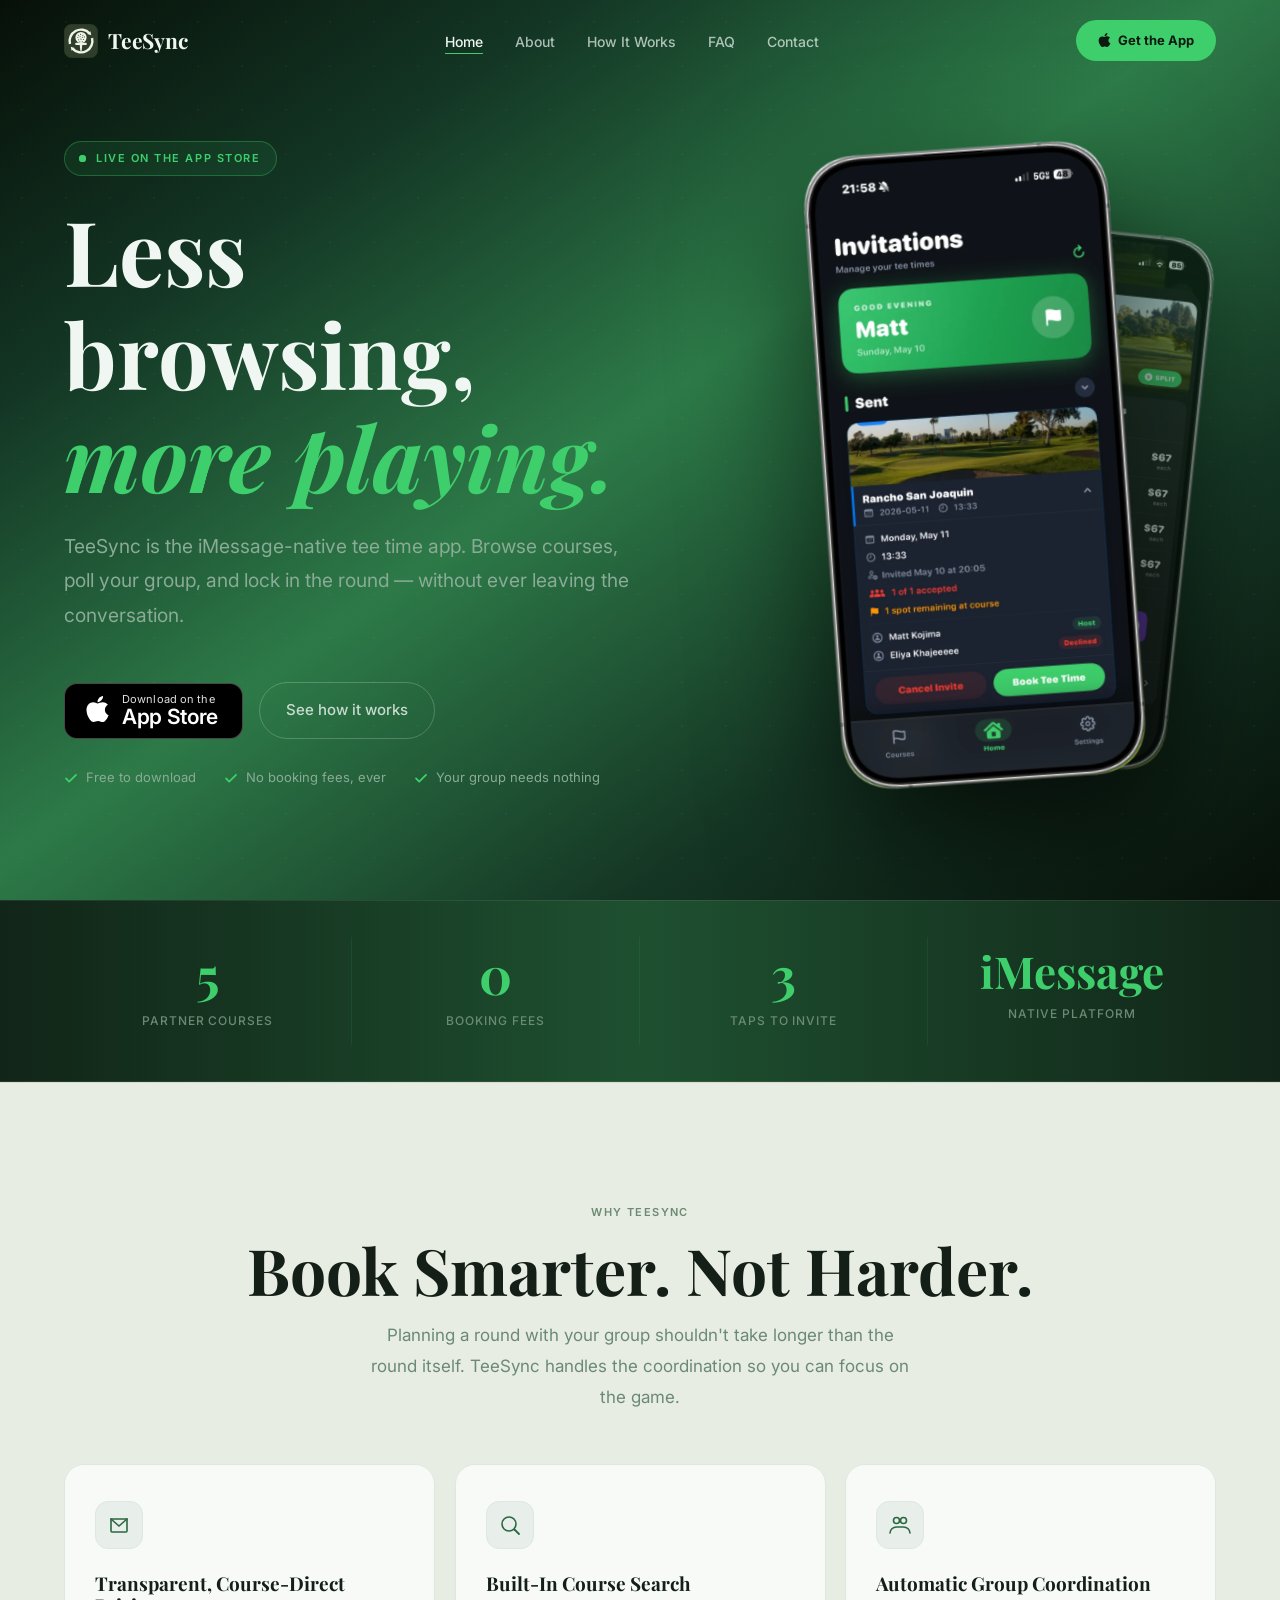
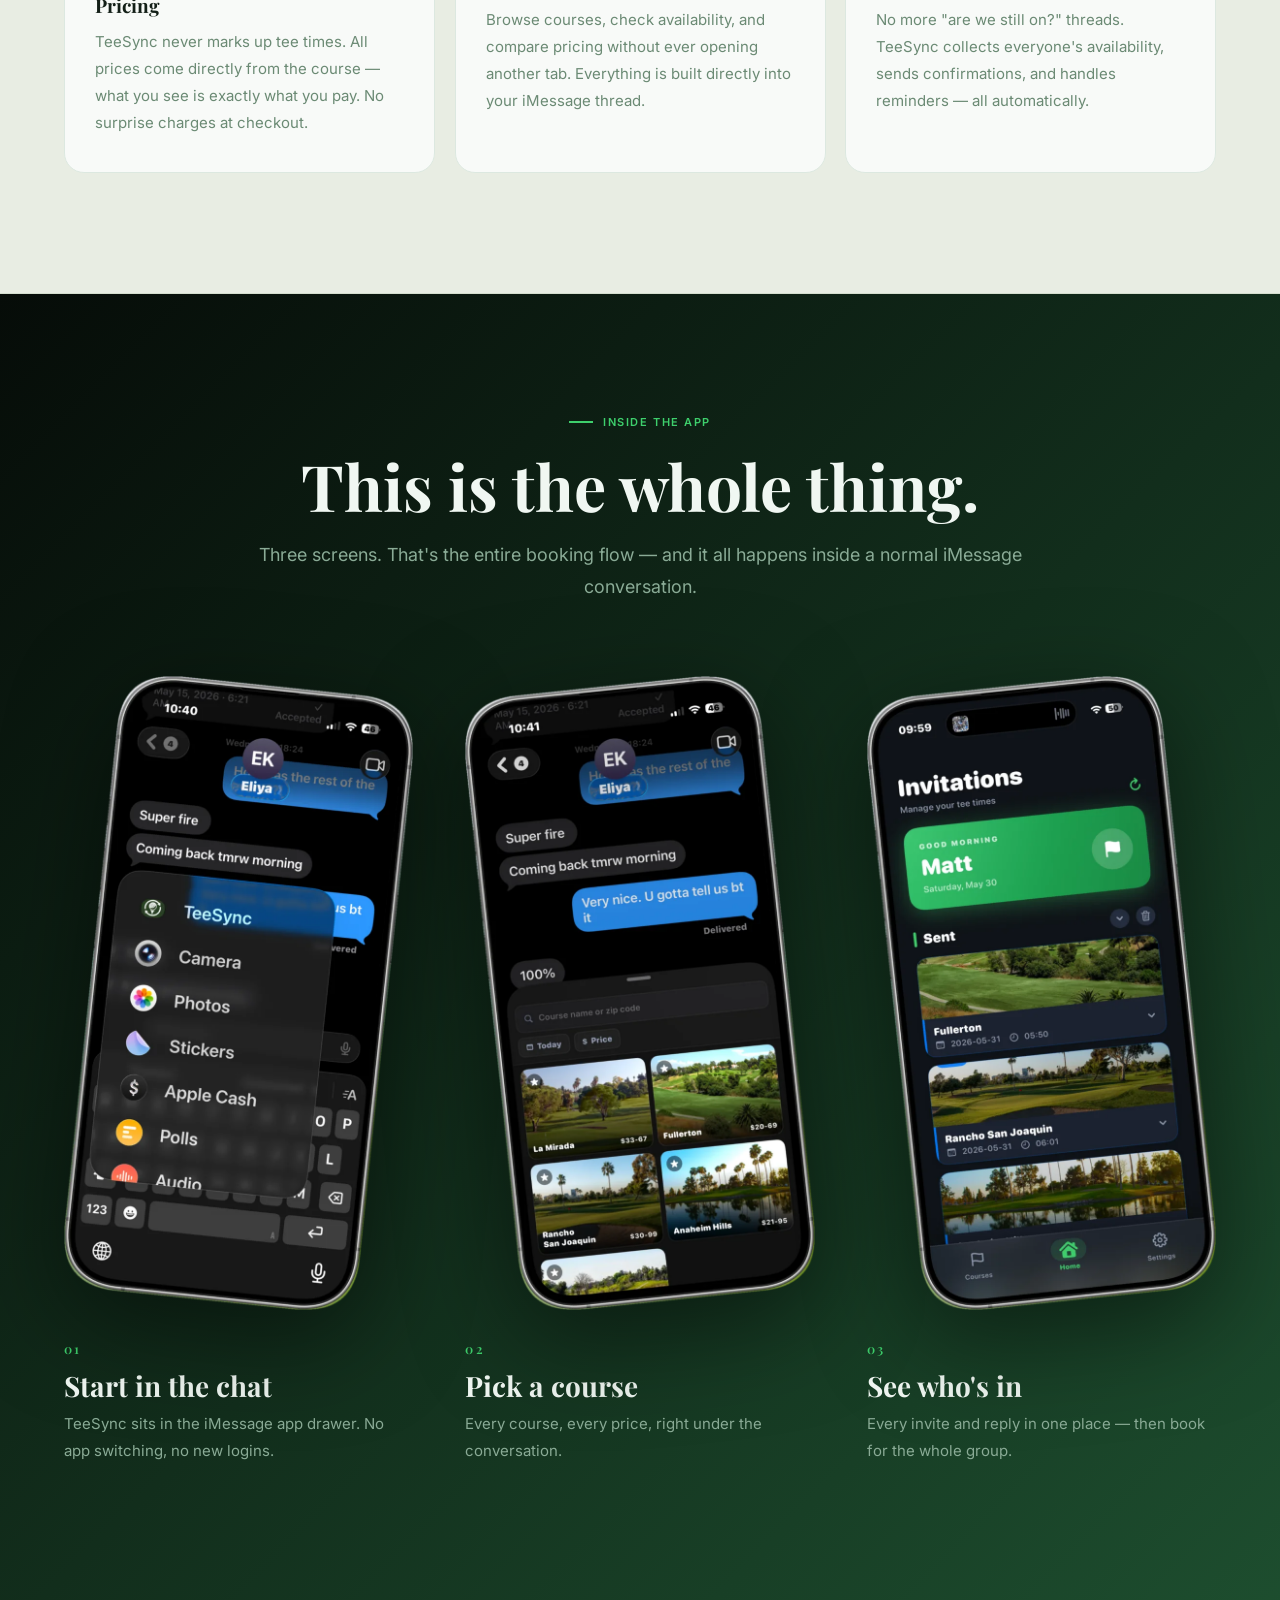
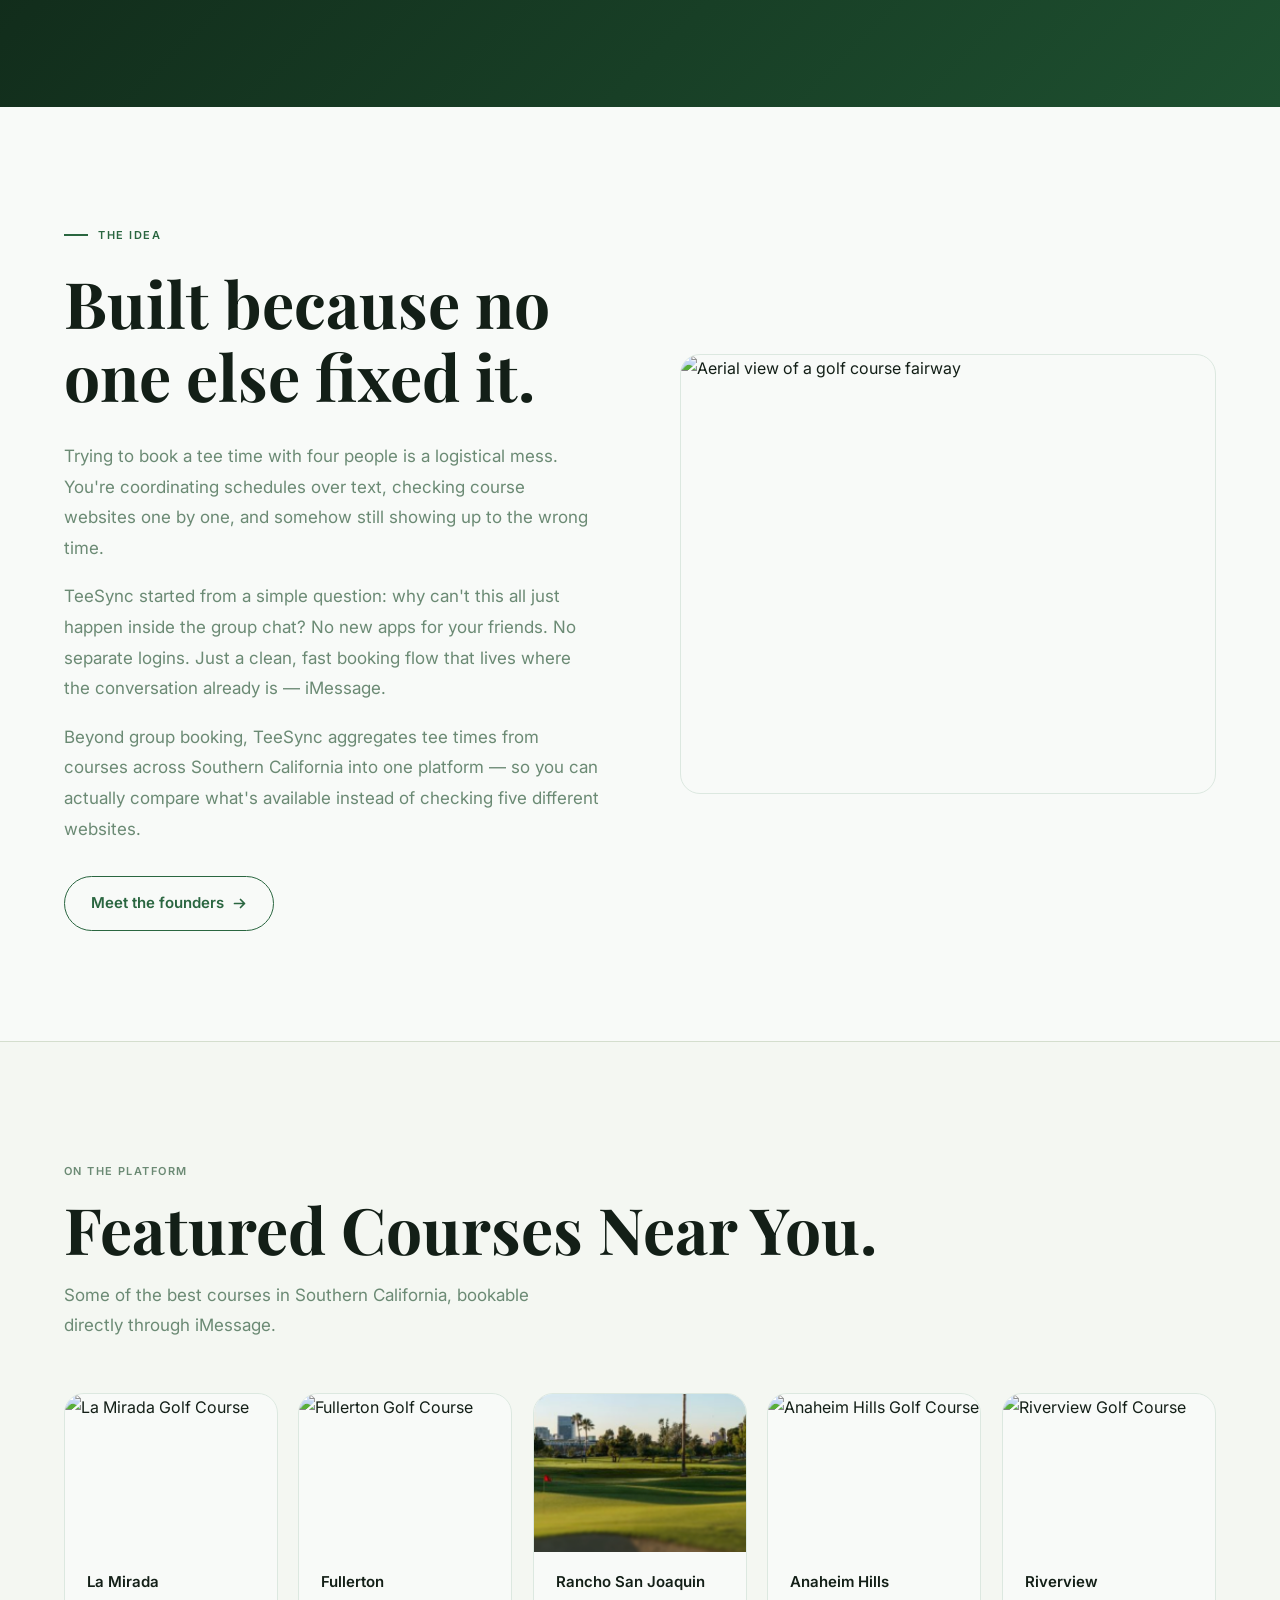
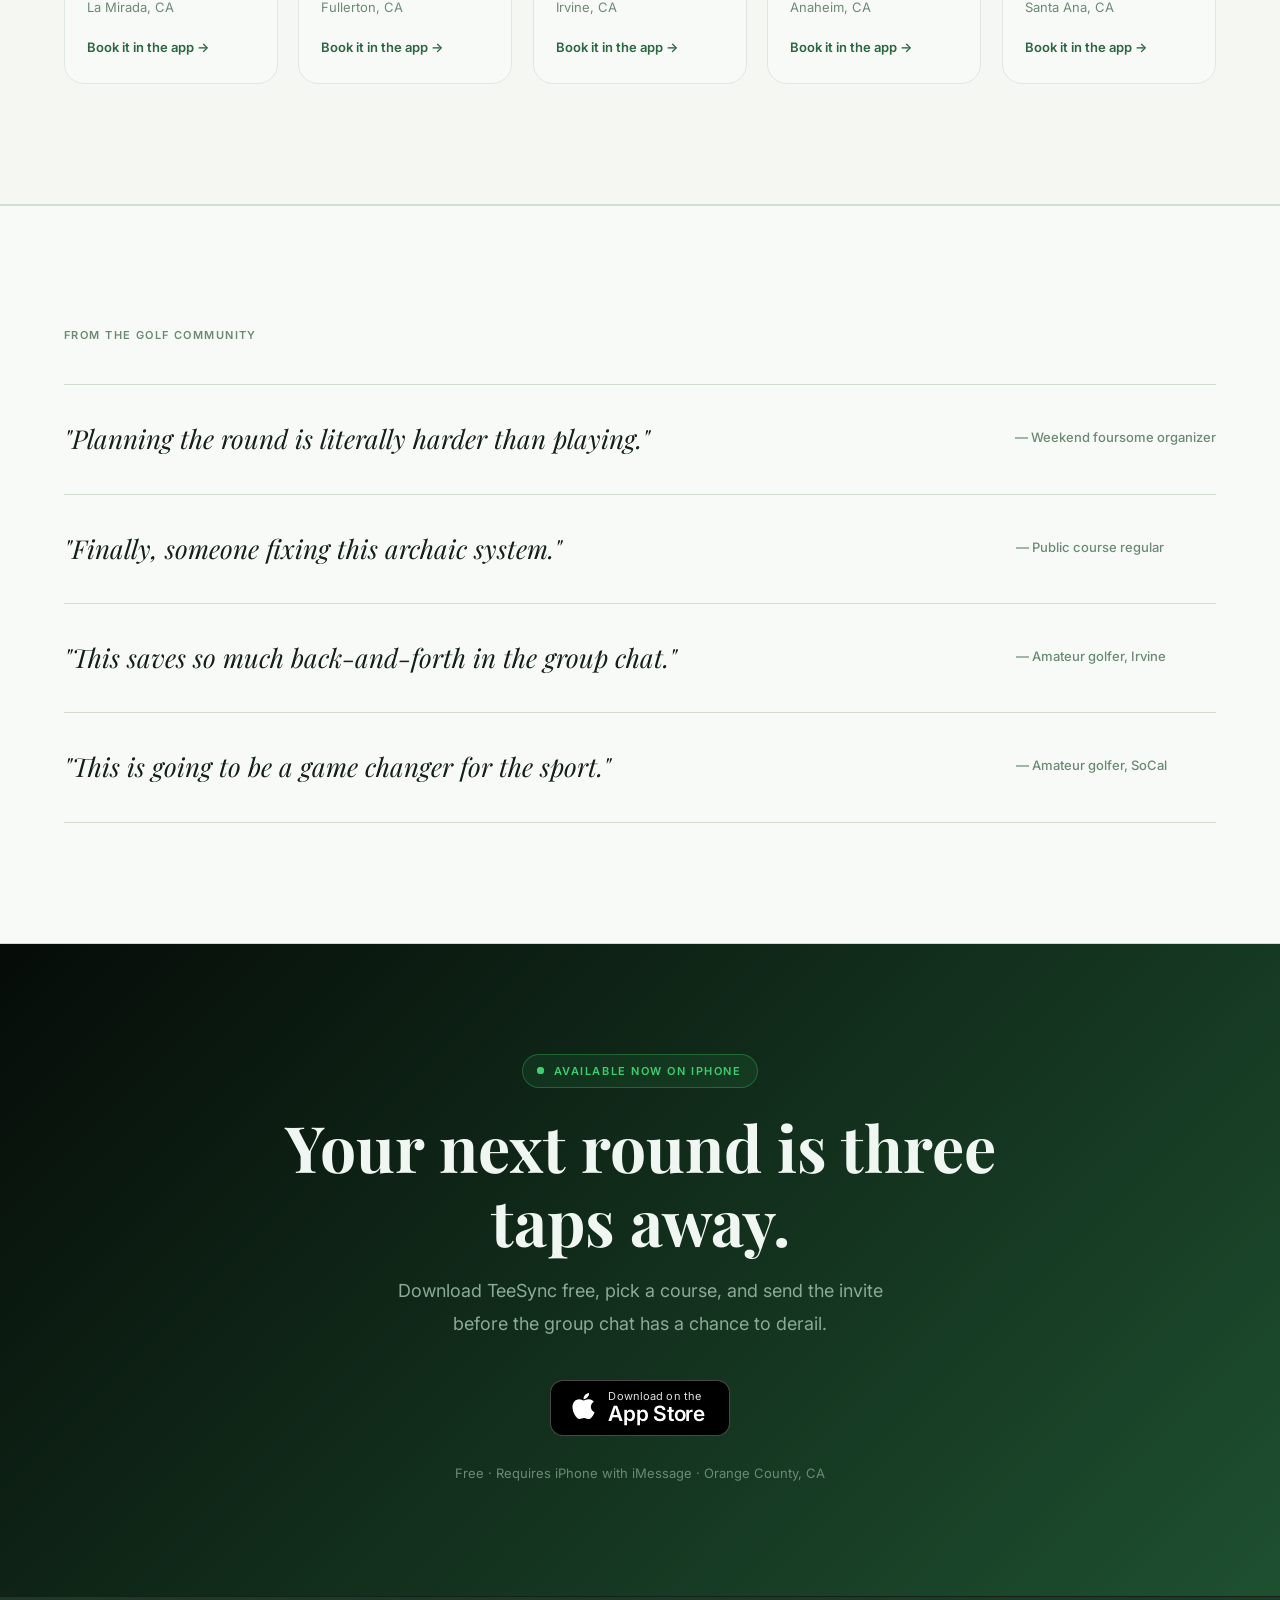
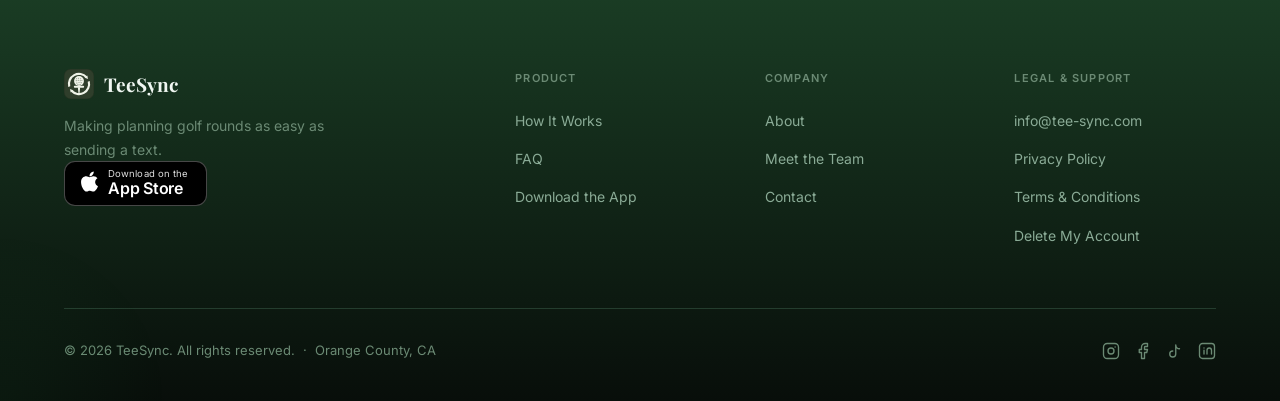
==== commit 857479cf: "Use the current app screenshots, link course cards, deliver the contact form The screenshots on the " ====
--- a/index.html
+++ b/index.html
@@ -20,7 +20,7 @@
   <meta name="twitter:description" content="Browse courses, poll your group, and book the round — without leaving the conversation.">
   <meta name="twitter:image" content="https://tee-sync.com/images/og-image.png">
 
-  <link rel="stylesheet" href="style.css?v=20">
+  <link rel="stylesheet" href="style.css?v=21">
   <link rel="icon" href="logo.svg" type="image/svg+xml">
   <link rel="apple-touch-icon" href="apple-touch-icon.png">
 
@@ -119,12 +119,12 @@
         <div class="hero-visual">
           <!-- Background phone -->
           <div class="phone-back is-shot">
-            <img src="images/Accepted.png" alt="" loading="eager">
+            <img src="images/app/05.webp" alt="" width="760" height="1580" loading="eager">
           </div>
 
           <!-- Main phone -->
           <div class="phone-main is-shot">
-            <img src="images/Bottom_Layout_UI.png" alt="TeeSync course browser inside an iMessage thread" loading="eager">
+            <img src="images/app/07.webp" alt="The TeeSync invitations screen showing who has accepted and the Book Tee Time button" width="760" height="1580" loading="eager">
           </div>
         </div>
       </div>
@@ -211,34 +211,34 @@
       <div class="showcase-grid">
         <figure class="showcase-item fade-in">
           <div class="showcase-phone">
-            <img src="images/Bottom_Layout_UI.png" alt="Browsing courses and tee times inside iMessage" loading="lazy">
+            <img src="images/app/04.webp" alt="TeeSync in the iMessage app drawer, alongside Camera, Photos and Stickers" width="720" height="1308" loading="lazy">
           </div>
           <figcaption>
             <span class="showcase-num">01</span>
-            <h3>Pick a course</h3>
-            <p>Live availability and course-direct pricing, side by side.</p>
+            <h3>Start in the chat</h3>
+            <p>TeeSync sits in the iMessage app drawer. No app switching, no new logins.</p>
           </figcaption>
         </figure>
 
         <figure class="showcase-item fade-in">
           <div class="showcase-phone">
-            <img src="images/Confirm_Or_Cancel.png" alt="Group members accepting or declining a TeeSync invite" loading="lazy">
+            <img src="images/app/02.webp" alt="Browsing La Mirada, Fullerton, Rancho San Joaquin and Anaheim Hills with live pricing inside a message thread" width="720" height="1308" loading="lazy">
           </div>
           <figcaption>
             <span class="showcase-num">02</span>
-            <h3>Send the invite</h3>
-            <p>Your group taps accept or decline right in the thread.</p>
+            <h3>Pick a course</h3>
+            <p>Every course, every price, right under the conversation.</p>
           </figcaption>
         </figure>
 
         <figure class="showcase-item fade-in">
           <div class="showcase-phone">
-            <img src="images/Accepted.png" alt="Confirmed TeeSync booking with the group locked in" loading="lazy">
+            <img src="images/app/06.webp" alt="The TeeSync invitations list tracking sent invites and responses" width="720" height="1308" loading="lazy">
           </div>
           <figcaption>
             <span class="showcase-num">03</span>
-            <h3>Lock it in</h3>
-            <p>Book for everyone. Confirmations and reminders go out on their own.</p>
+            <h3>See who's in</h3>
+            <p>Every invite and reply in one place — then book for the whole group.</p>
           </figcaption>
         </figure>
       </div>
@@ -292,56 +292,56 @@
         <p>Some of the best courses in Southern California, bookable directly through iMessage.</p>
       </div>
       <div class="courses-grid">
-        <div class="course-card fade-in">
+        <a class="course-card fade-in" href="https://apps.apple.com/app/teesync-ios/id6763915366" target="_blank" rel="noopener">
           <div class="course-img-wrap">
             <img class="course-card-img" src="https://images.unsplash.com/photo-1587174486073-ae5e5cff23aa?w=600&auto=format&fit=crop&q=80" alt="La Mirada Golf Course" loading="lazy">
           </div>
           <div class="course-card-body">
             <h3>La Mirada</h3>
             <p>La Mirada, CA</p>
-            <span class="course-link">In the app →</span>
-          </div>
-        </div>
-        <div class="course-card fade-in">
+            <span class="course-link">Book it in the app →</span>
+          </div>
+        </a>
+        <a class="course-card fade-in" href="https://apps.apple.com/app/teesync-ios/id6763915366" target="_blank" rel="noopener">
           <div class="course-img-wrap">
             <img class="course-card-img" src="https://images.unsplash.com/photo-1611374243147-44a702c2d44c?w=600&auto=format&fit=crop&q=80" alt="Fullerton Golf Course" loading="lazy">
           </div>
           <div class="course-card-body">
             <h3>Fullerton</h3>
             <p>Fullerton, CA</p>
-            <span class="course-link">In the app →</span>
-          </div>
-        </div>
-        <div class="course-card fade-in">
+            <span class="course-link">Book it in the app →</span>
+          </div>
+        </a>
+        <a class="course-card fade-in" href="https://apps.apple.com/app/teesync-ios/id6763915366" target="_blank" rel="noopener">
           <div class="course-img-wrap">
             <img class="course-card-img" src="images/rancho-san-joaquin.jpg" alt="Rancho San Joaquin Golf Course" loading="lazy">
           </div>
           <div class="course-card-body">
             <h3>Rancho San Joaquin</h3>
             <p>Irvine, CA</p>
-            <span class="course-link">In the app →</span>
-          </div>
-        </div>
-        <div class="course-card fade-in">
+            <span class="course-link">Book it in the app →</span>
+          </div>
+        </a>
+        <a class="course-card fade-in" href="https://apps.apple.com/app/teesync-ios/id6763915366" target="_blank" rel="noopener">
           <div class="course-img-wrap">
             <img class="course-card-img" src="https://images.unsplash.com/photo-1592919505780-303950717480?w=600&auto=format&fit=crop&q=80" alt="Anaheim Hills Golf Course" loading="lazy">
           </div>
           <div class="course-card-body">
             <h3>Anaheim Hills</h3>
             <p>Anaheim, CA</p>
-            <span class="course-link">In the app →</span>
-          </div>
-        </div>
-        <div class="course-card fade-in">
+            <span class="course-link">Book it in the app →</span>
+          </div>
+        </a>
+        <a class="course-card fade-in" href="https://apps.apple.com/app/teesync-ios/id6763915366" target="_blank" rel="noopener">
           <div class="course-img-wrap">
             <img class="course-card-img" src="https://images.unsplash.com/photo-1500932334442-8761ee4810a7?w=600&auto=format&fit=crop&q=80" alt="Riverview Golf Course" loading="lazy">
           </div>
           <div class="course-card-body">
             <h3>Riverview</h3>
             <p>Santa Ana, CA</p>
-            <span class="course-link">In the app →</span>
-          </div>
-        </div>
+            <span class="course-link">Book it in the app →</span>
+          </div>
+        </a>
       </div>
     </div>
   </section>
@@ -456,6 +456,6 @@
     <a href="https://apps.apple.com/app/teesync-ios/id6763915366" target="_blank" rel="noopener" class="download-bar-btn" data-cta="sticky">Get</a>
   </div>
 
-  <script src="main.js?v=20"></script>
+  <script src="main.js?v=21"></script>
 </body>
 </html>
--- a/style.css
+++ b/style.css
@@ -840,6 +840,7 @@
 }
 
 .course-card {
+  display: block;
   background: var(--white);
   border: 1px solid var(--border-light);
   border-radius: var(--radius-lg);
@@ -2205,11 +2206,10 @@
 .showcase-item { margin: 0; }
 
 /* Screenshots come with their own bezel — no CSS phone frame needed here. */
-/* Fixed ratio keeps the three captions on the same baseline even though the
-   source screenshots differ by a pixel or two. */
+/* Fixed ratio keeps the three captions on the same baseline. */
 .showcase-phone {
-  aspect-ratio: 474 / 966;
-  filter: drop-shadow(0 30px 56px rgba(0, 0, 0, 0.55));
+  aspect-ratio: 720 / 1308;
+  filter: drop-shadow(0 26px 50px rgba(0, 0, 0, 0.5));
   transition: transform 0.45s var(--ease), filter 0.45s var(--ease);
 }
 
@@ -2303,6 +2303,37 @@
   margin: 26px auto 0;
 }
 
+/* ---- Contact form: success banner + fallback ---- */
+
+/* a class-level display would otherwise beat the UA's [hidden] rule */
+.form-success[hidden] { display: none; }
+
+.form-success {
+  display: flex;
+  align-items: flex-start;
+  gap: 12px;
+  padding: 16px 18px;
+  margin-bottom: 26px;
+  border-radius: 12px;
+  background: var(--green-dim);
+  border: 1px solid var(--green);
+  color: var(--green);
+}
+
+.form-success svg { flex-shrink: 0; margin-top: 2px; }
+.form-success strong { display: block; font-size: 14px; color: var(--text); }
+.form-success span   { font-size: 13.5px; color: var(--text-mid); }
+
+.form-submit[disabled] { opacity: 0.6; cursor: default; transform: none; }
+
+.form-fallback {
+  margin-top: 16px;
+  font-size: 13px;
+  color: var(--text-muted);
+}
+
+.form-fallback a { color: var(--green); text-decoration: underline; text-underline-offset: 2px; }
+
 /* ==============================================
    LEGAL PAGES (privacy / terms)
    ============================================== */
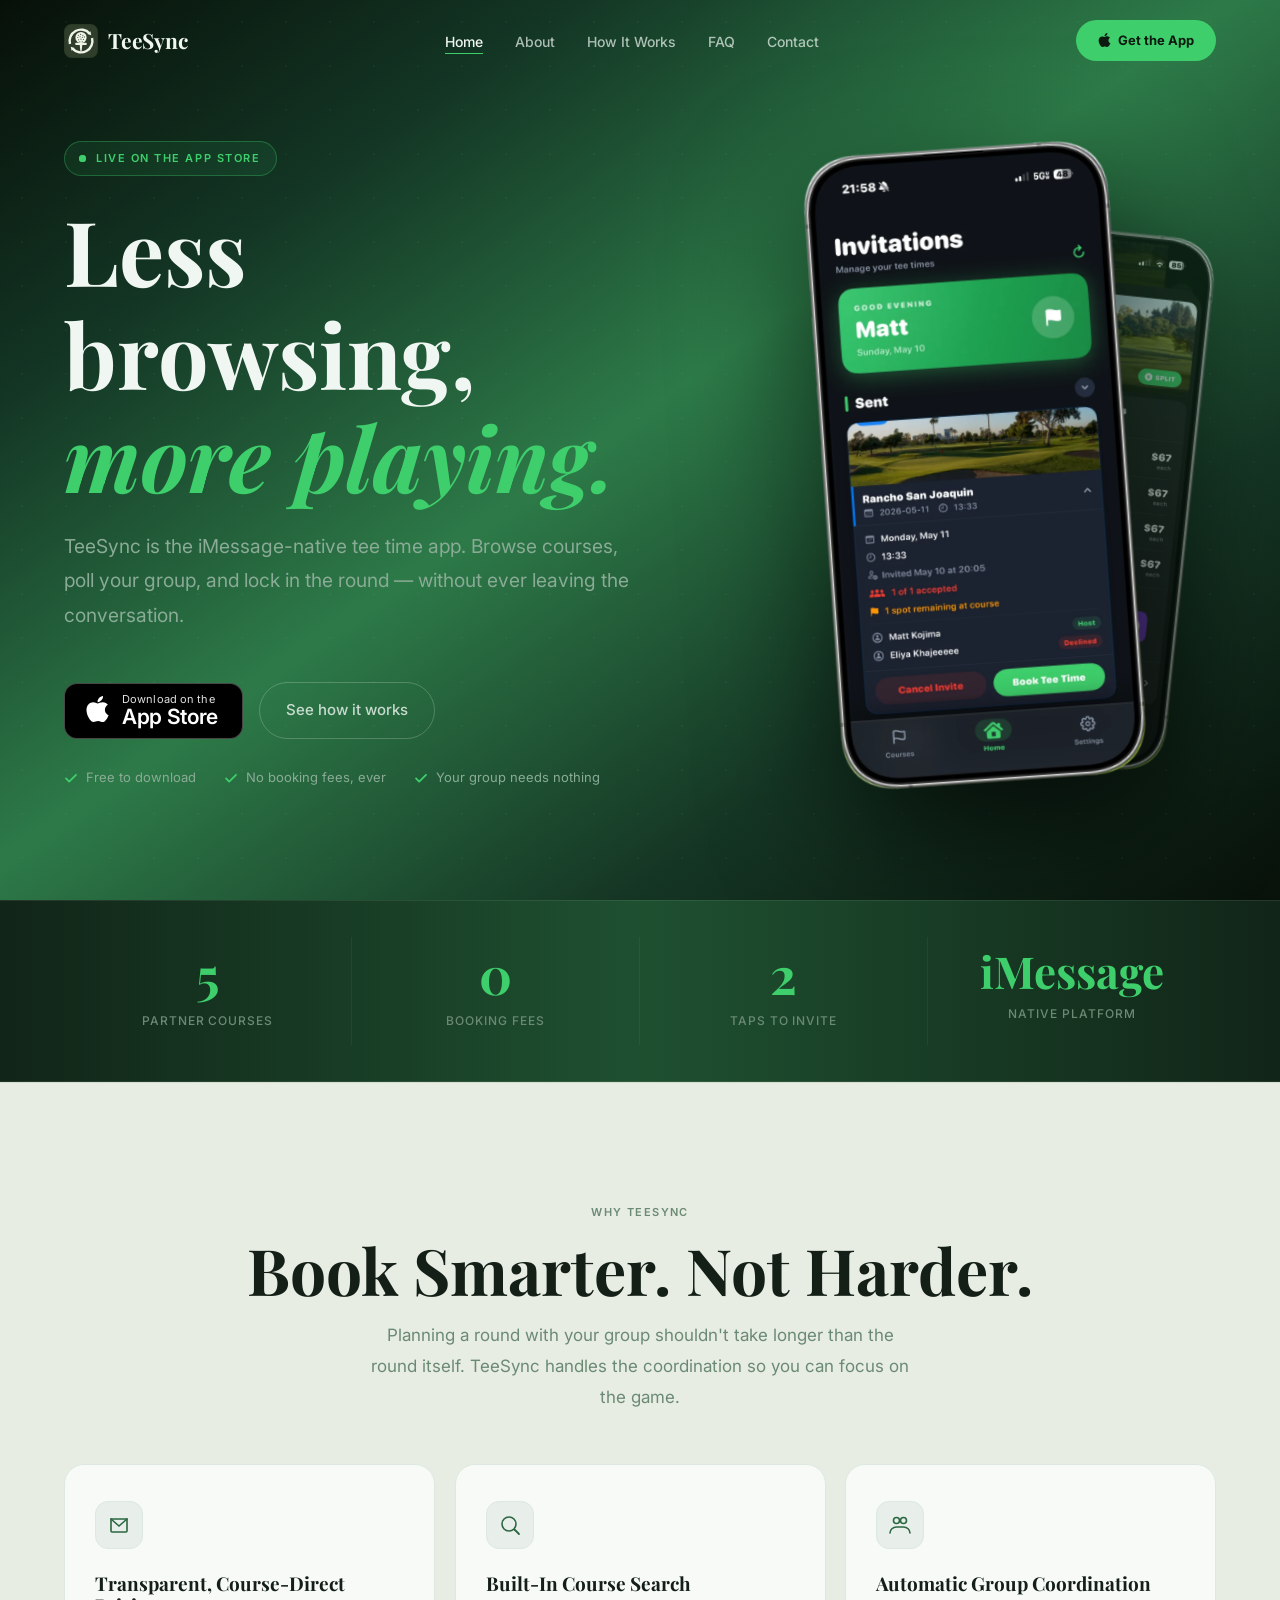
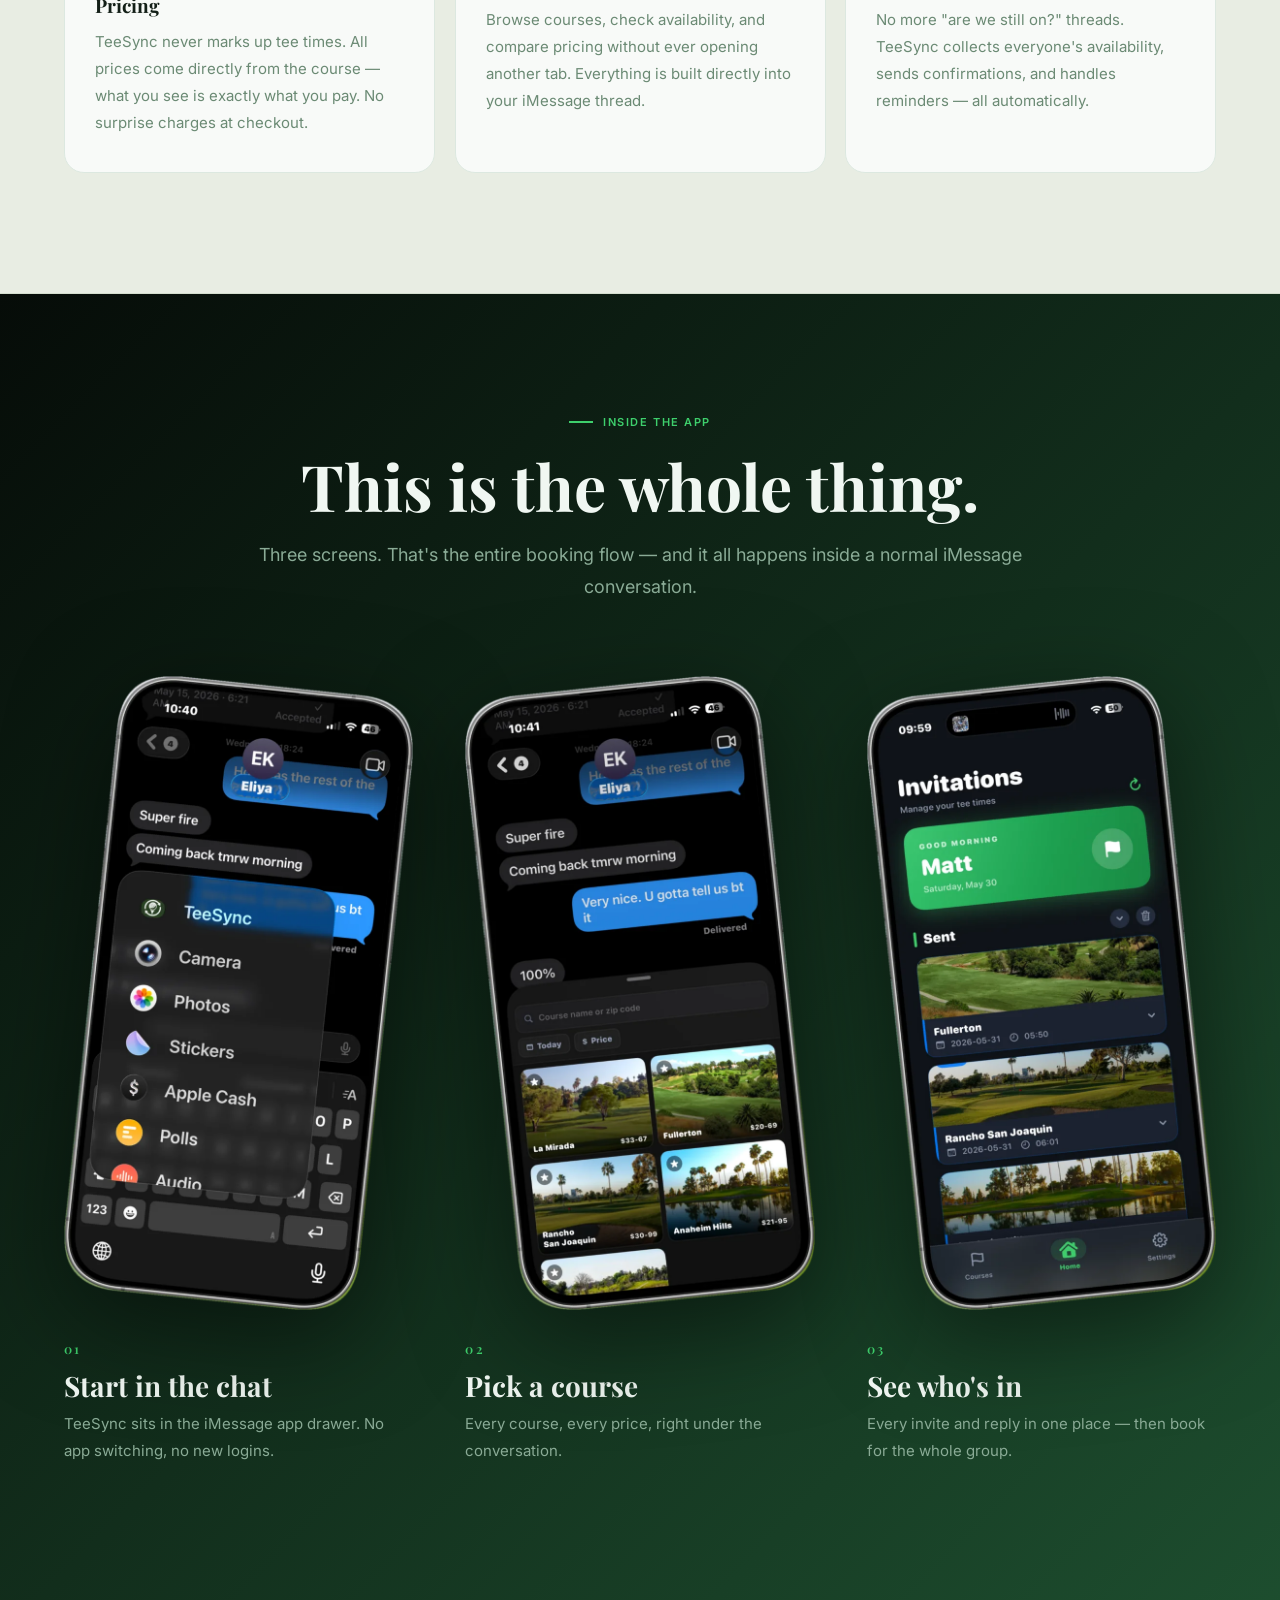
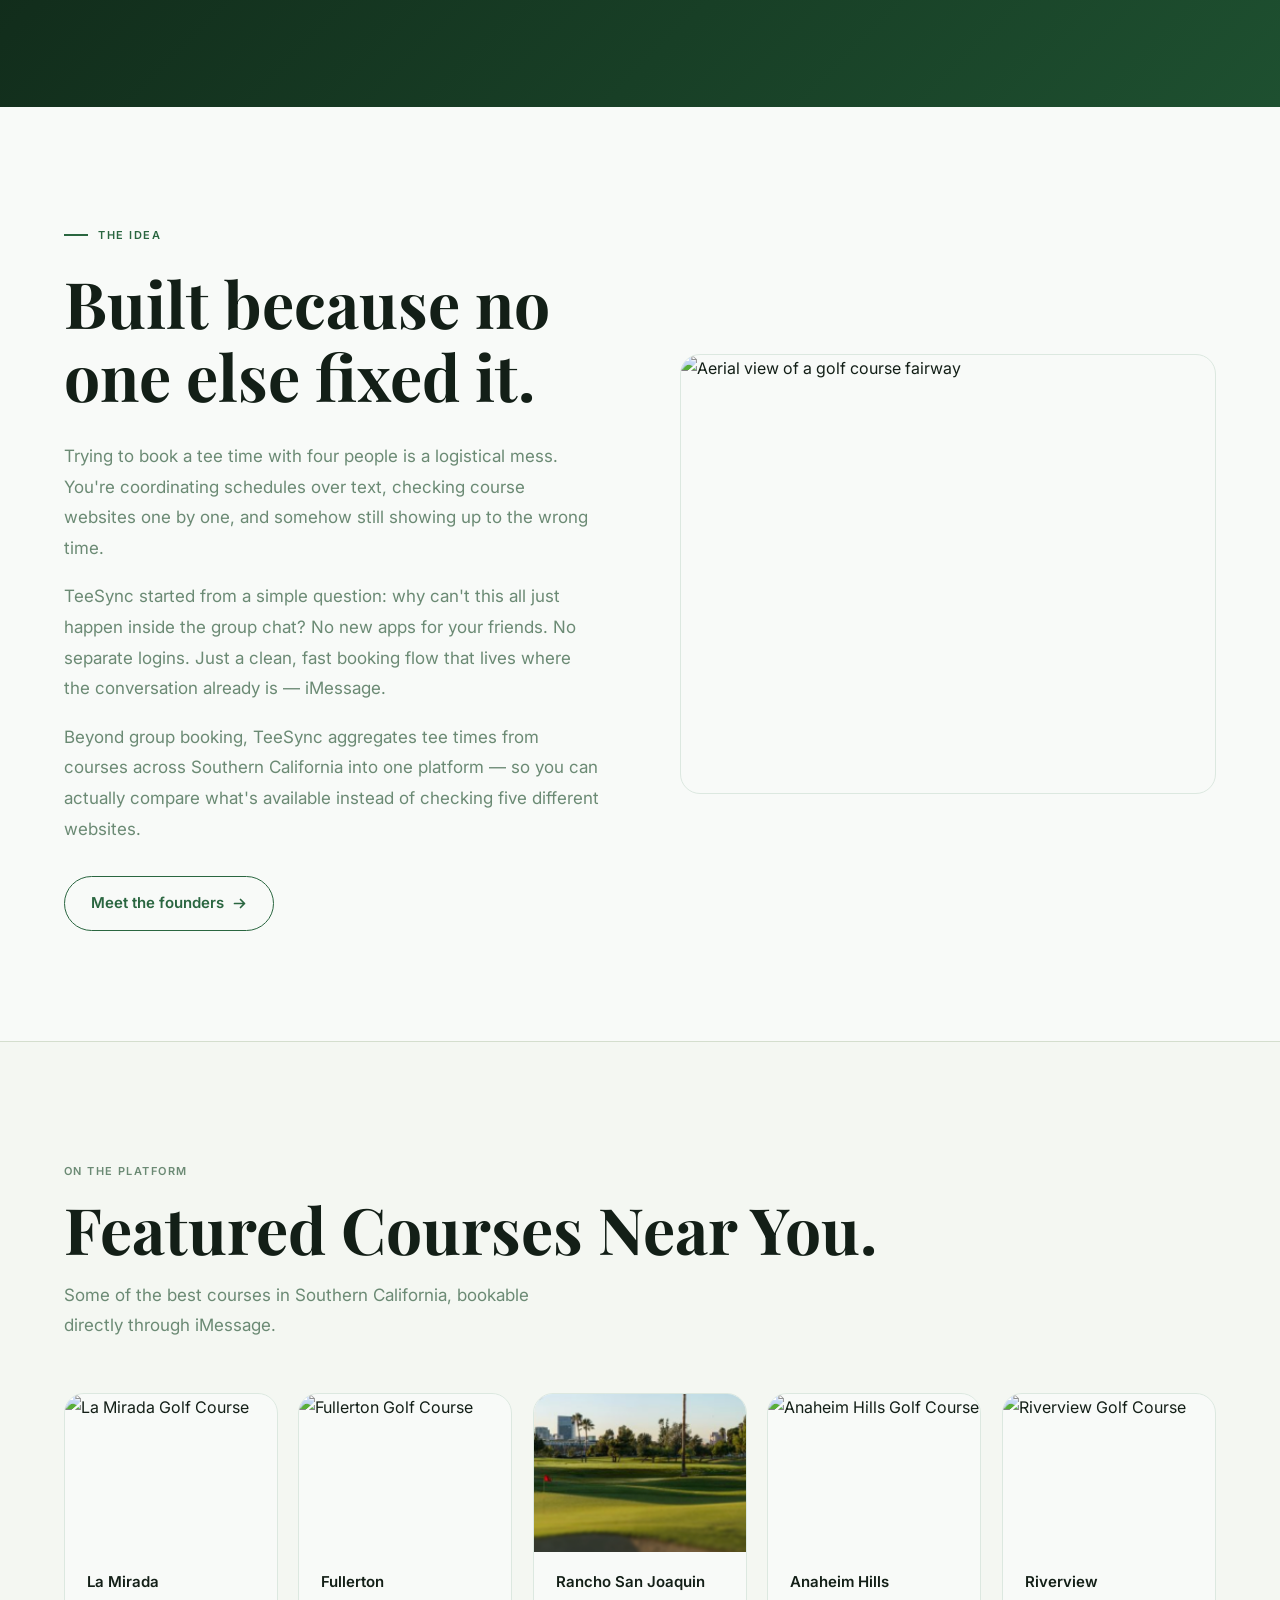
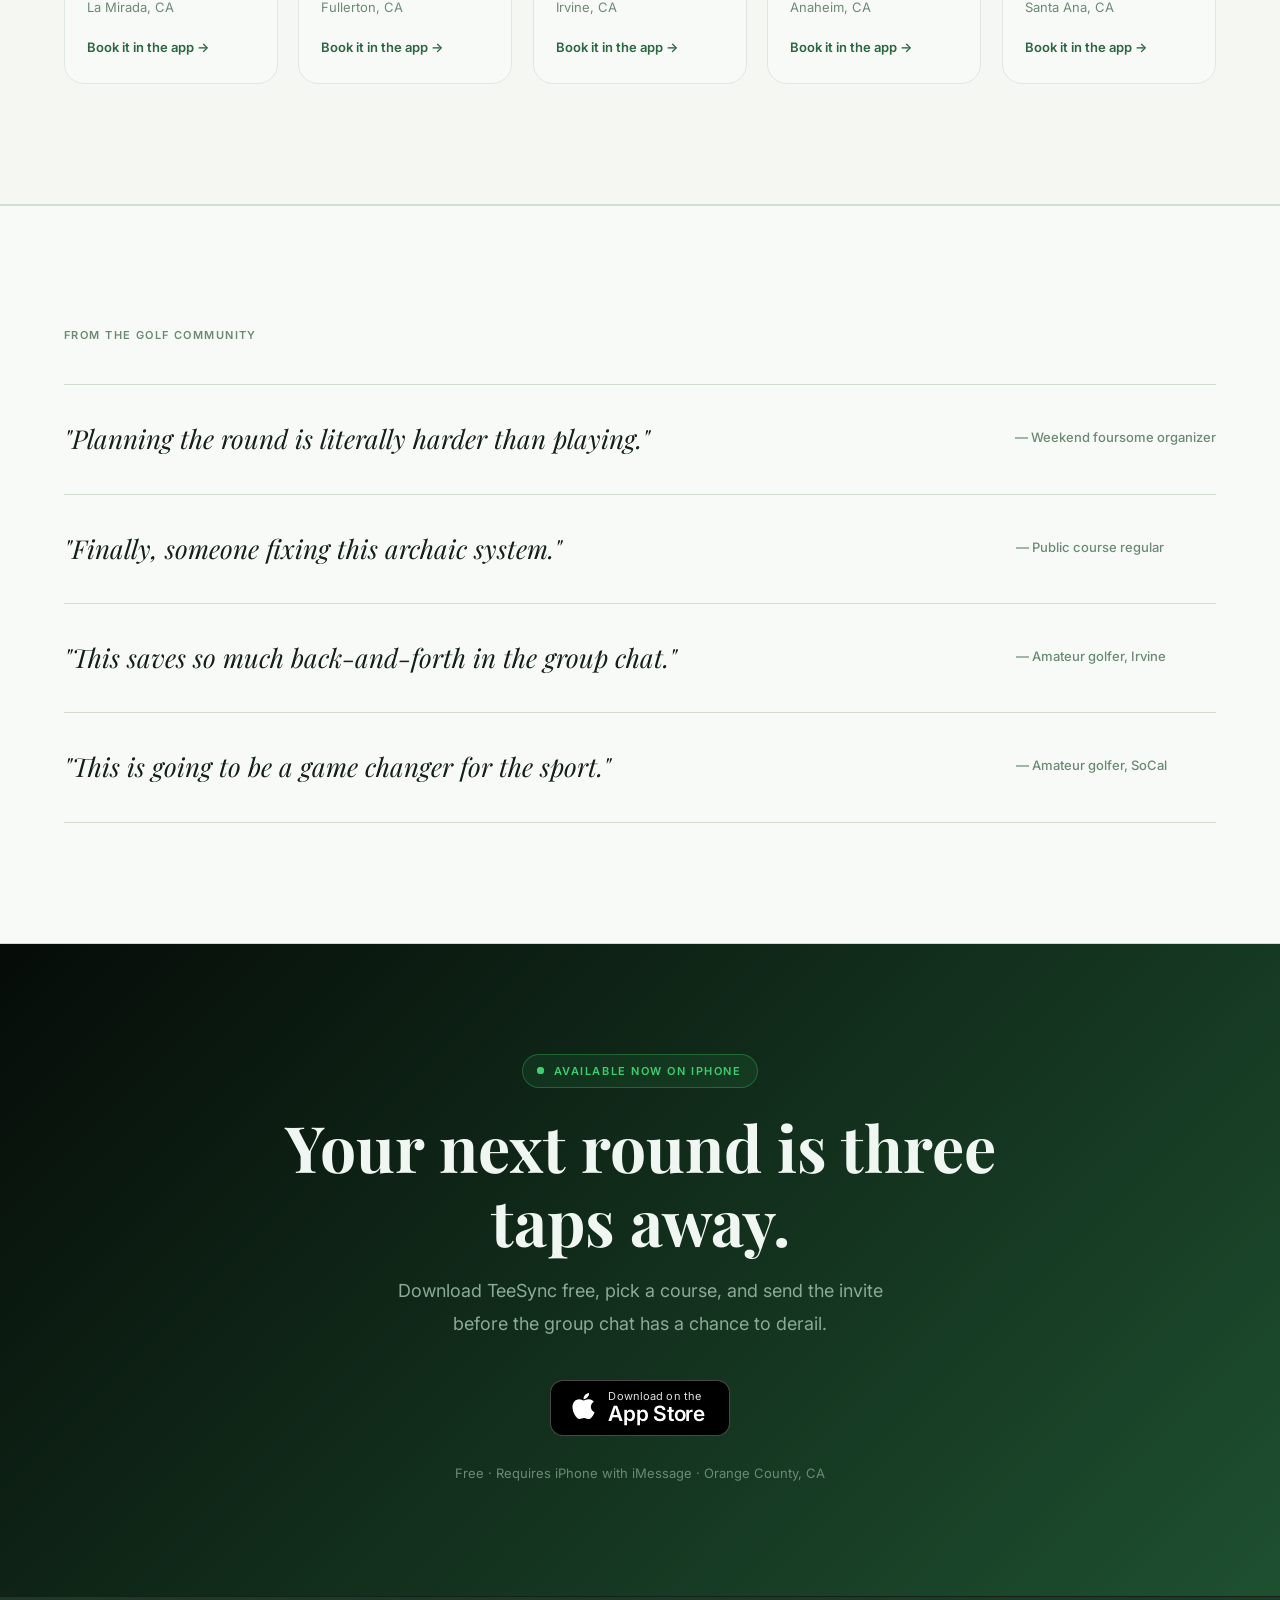
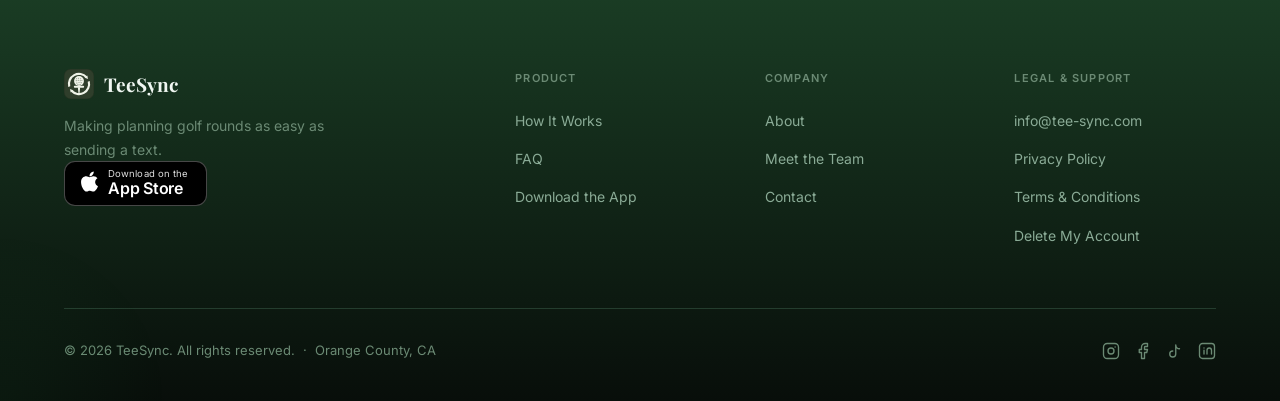
==== commit c1c8fbd4: "Switch the contact form back to the visitor's mail app FormSubmit holds mail until the destination a" ====
--- a/index.html
+++ b/index.html
@@ -20,7 +20,7 @@
   <meta name="twitter:description" content="Browse courses, poll your group, and book the round — without leaving the conversation.">
   <meta name="twitter:image" content="https://tee-sync.com/images/og-image.png">
 
-  <link rel="stylesheet" href="style.css?v=21">
+  <link rel="stylesheet" href="style.css?v=22">
   <link rel="icon" href="logo.svg" type="image/svg+xml">
   <link rel="apple-touch-icon" href="apple-touch-icon.png">
 
@@ -456,6 +456,6 @@
     <a href="https://apps.apple.com/app/teesync-ios/id6763915366" target="_blank" rel="noopener" class="download-bar-btn" data-cta="sticky">Get</a>
   </div>
 
-  <script src="main.js?v=21"></script>
+  <script src="main.js?v=22"></script>
 </body>
 </html>
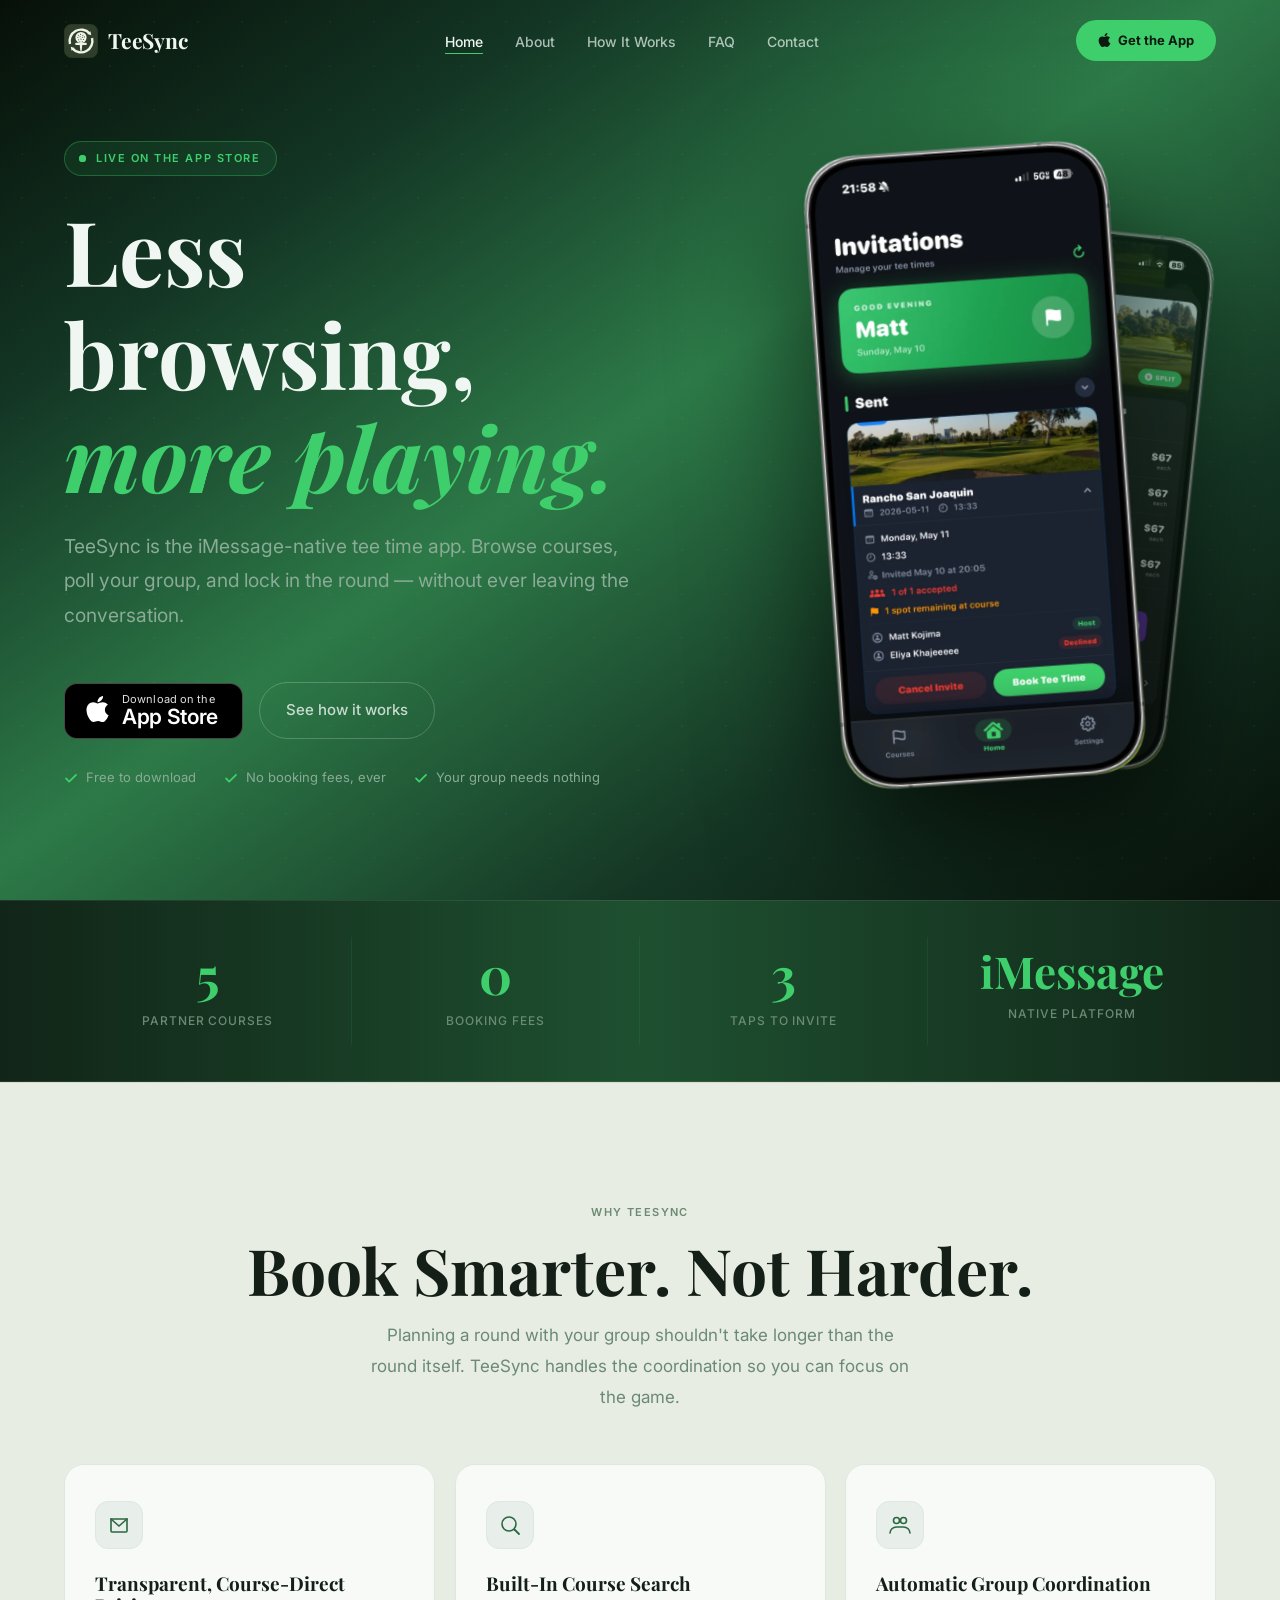
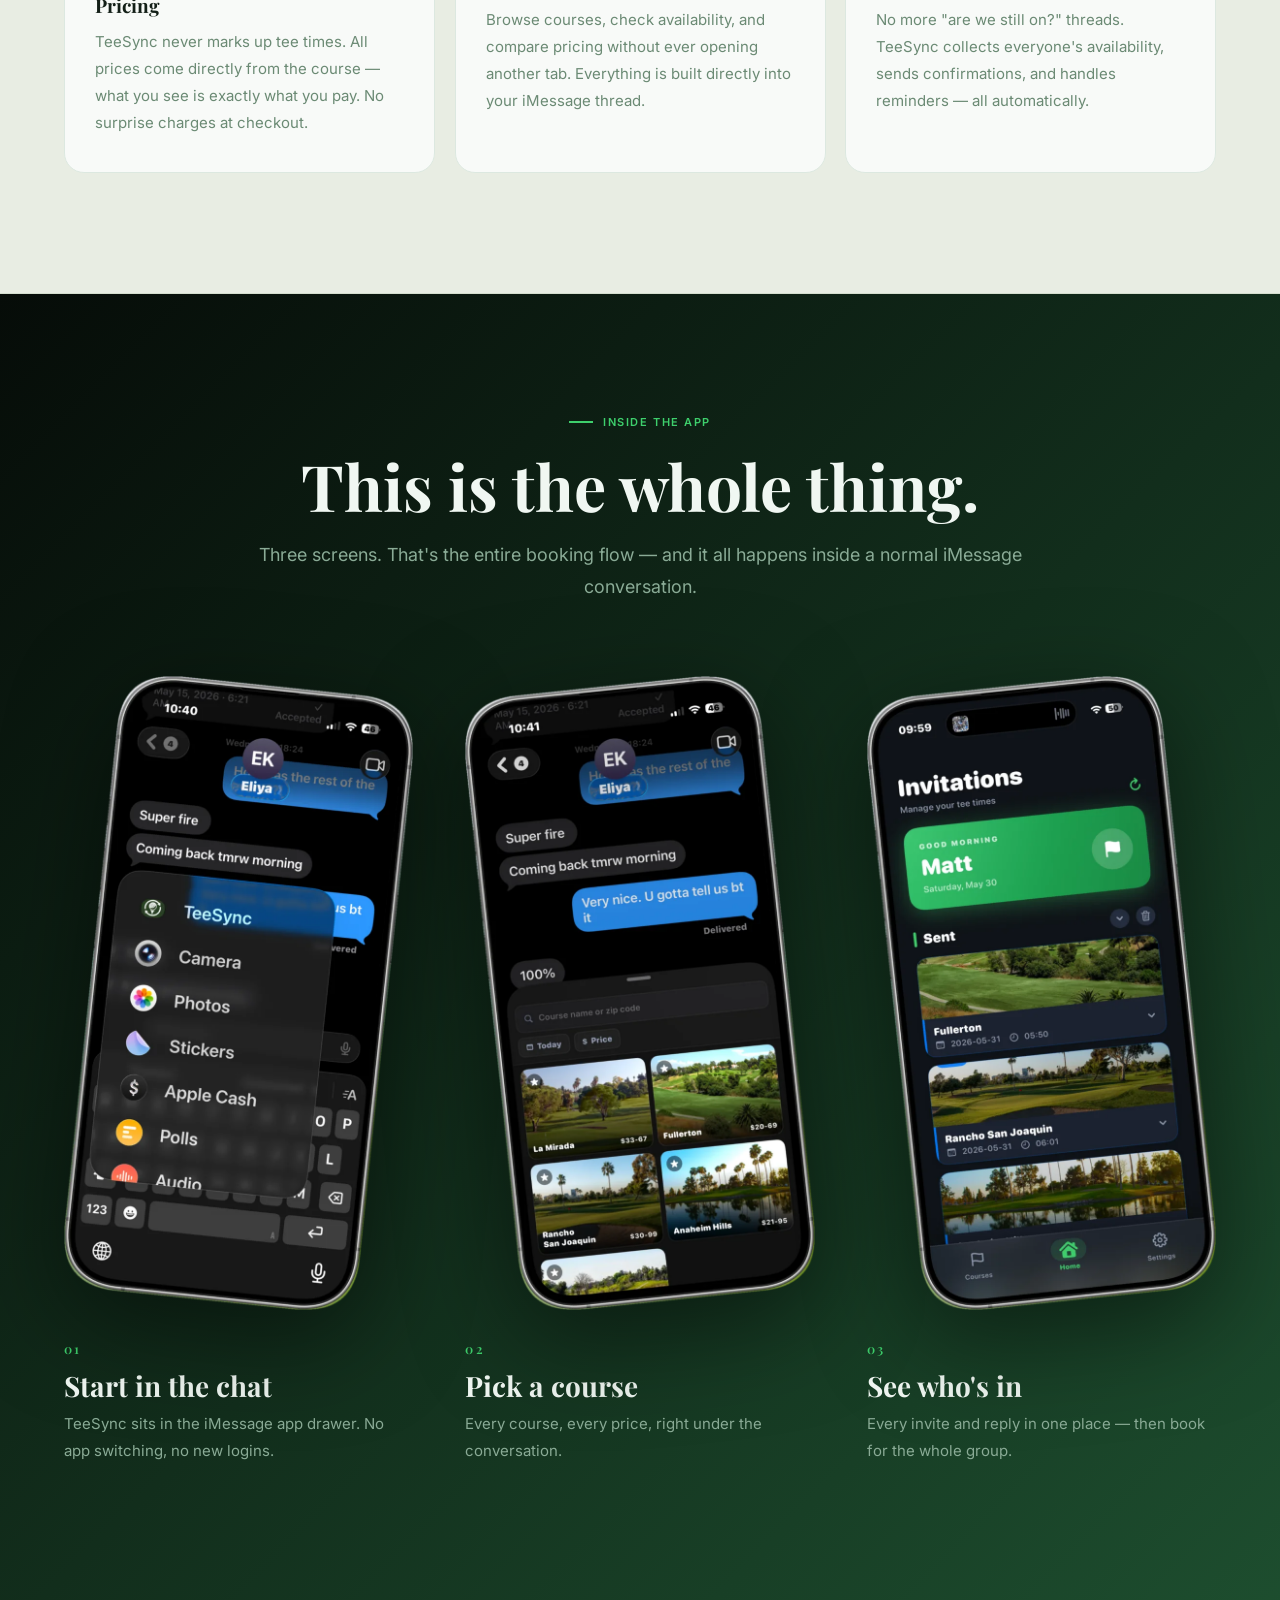
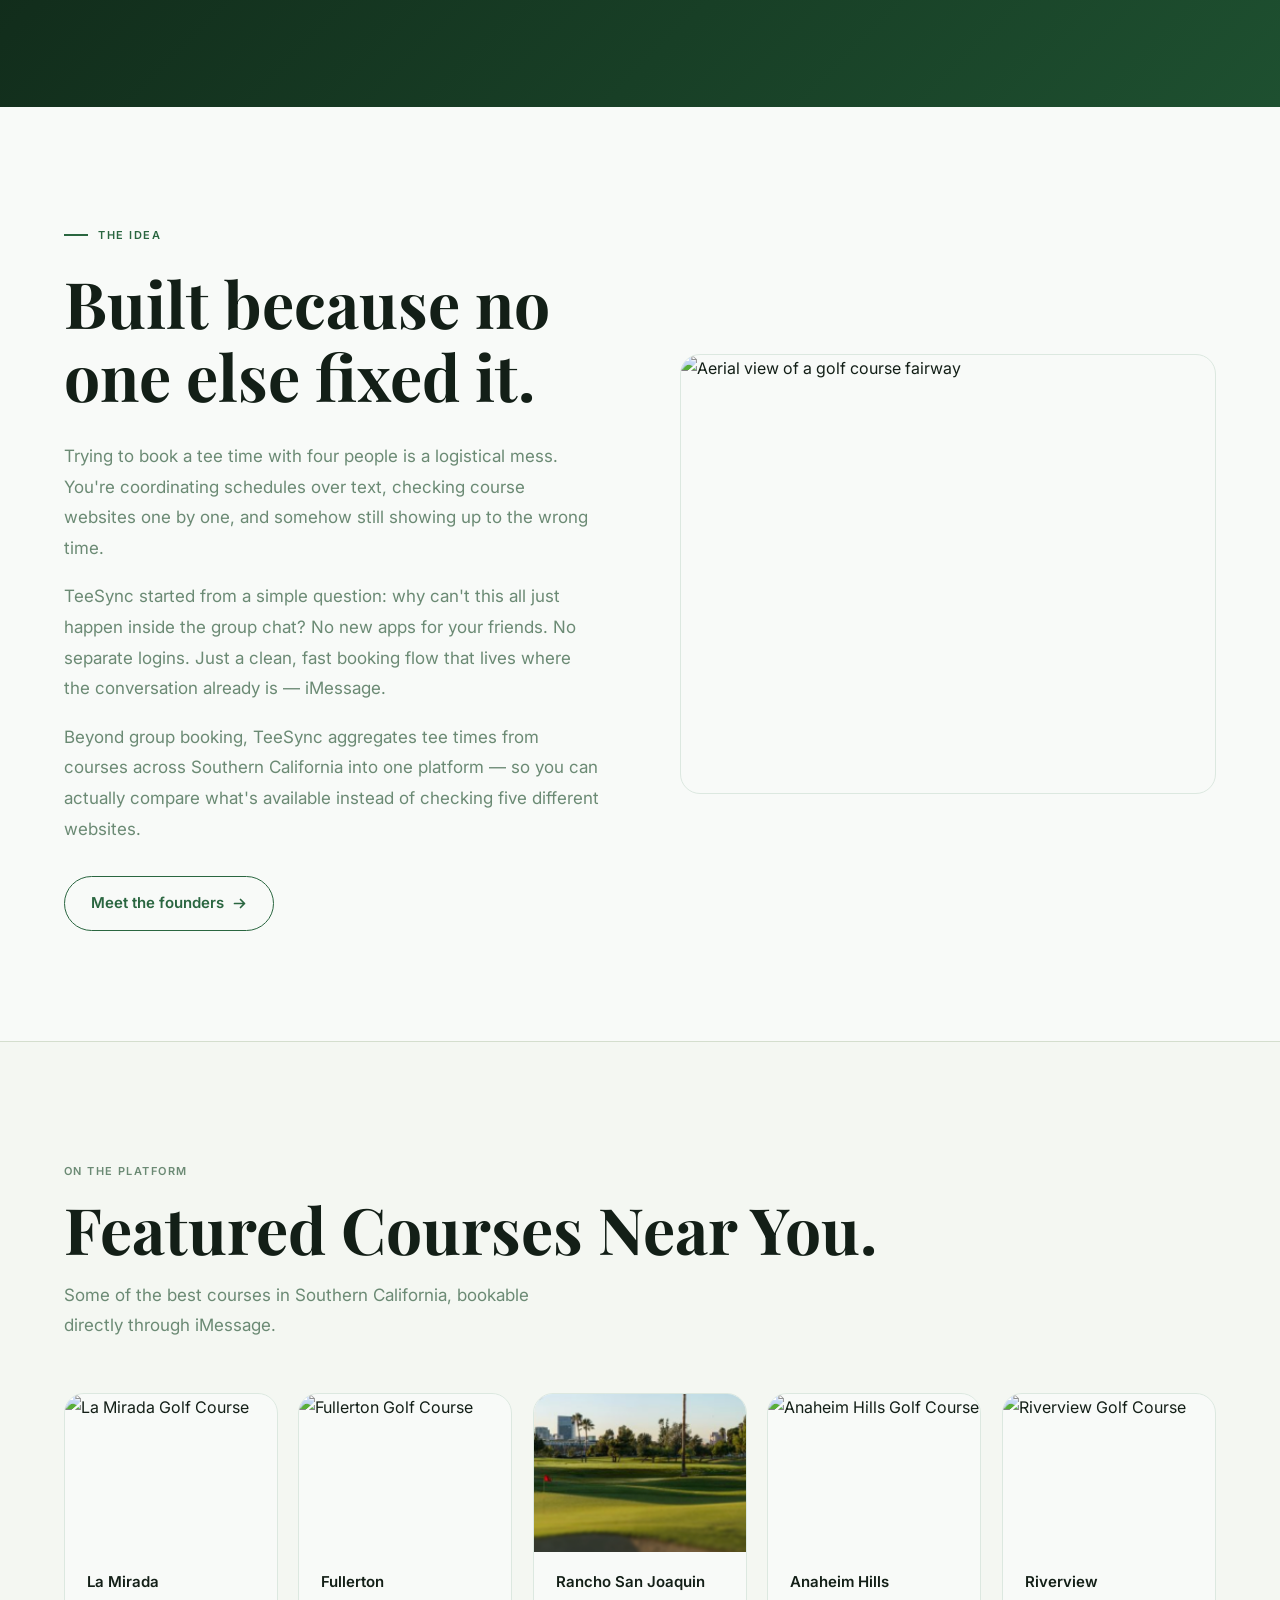
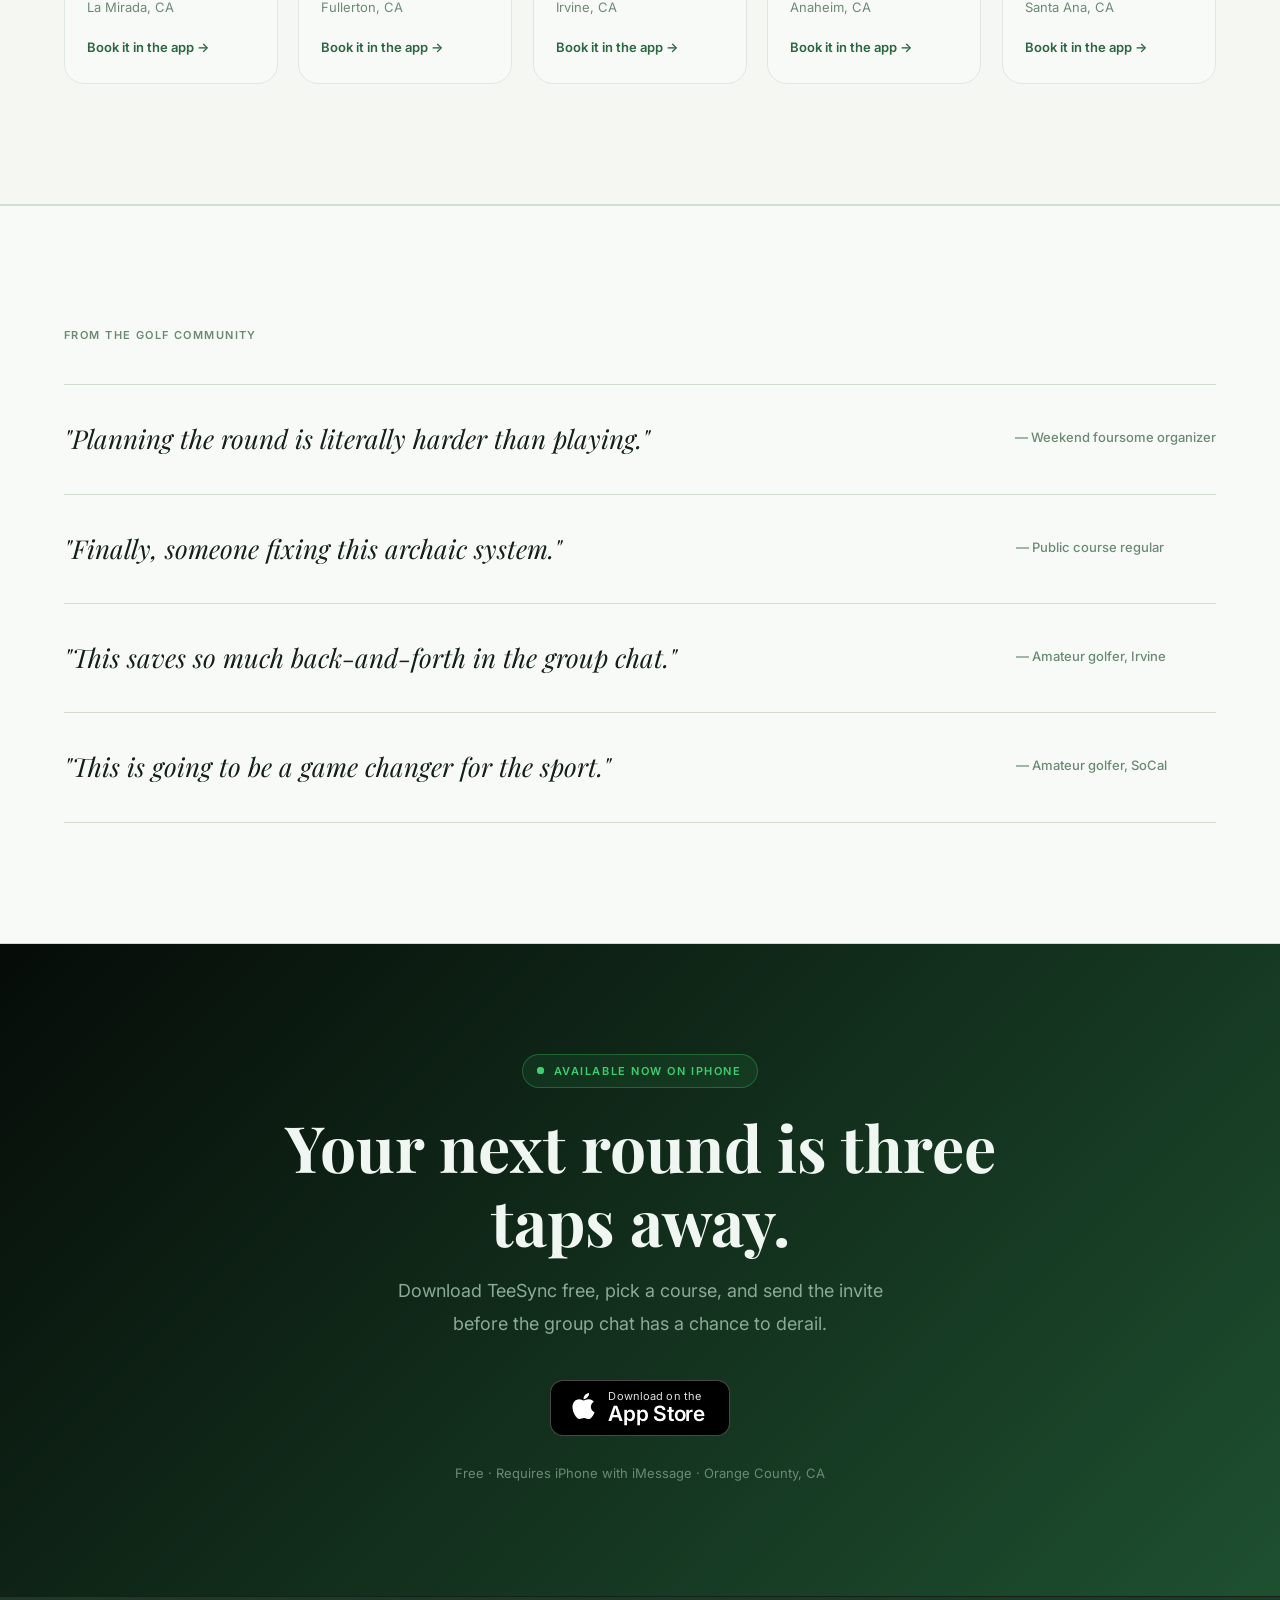
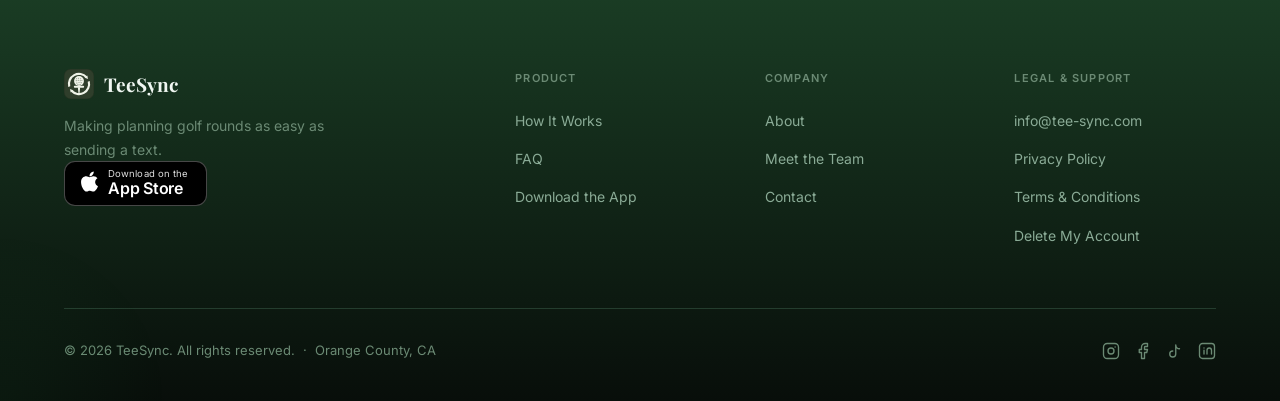
==== commit 12810e49: "Add the real founder photos Kenji's shot carried EXIF orientation 6, so bake the rotation into the p" ====
--- a/index.html
+++ b/index.html
@@ -20,7 +20,7 @@
   <meta name="twitter:description" content="Browse courses, poll your group, and book the round — without leaving the conversation.">
   <meta name="twitter:image" content="https://tee-sync.com/images/og-image.png">
 
-  <link rel="stylesheet" href="style.css?v=22">
+  <link rel="stylesheet" href="style.css?v=23">
   <link rel="icon" href="logo.svg" type="image/svg+xml">
   <link rel="apple-touch-icon" href="apple-touch-icon.png">
 
@@ -456,6 +456,6 @@
     <a href="https://apps.apple.com/app/teesync-ios/id6763915366" target="_blank" rel="noopener" class="download-bar-btn" data-cta="sticky">Get</a>
   </div>
 
-  <script src="main.js?v=22"></script>
+  <script src="main.js?v=23"></script>
 </body>
 </html>
--- a/style.css
+++ b/style.css
@@ -1038,9 +1038,10 @@
 
 .founder-img {
   width: 100%;
-  height: 300px;
+  height: 400px;
   object-fit: cover;
-  object-position: top;
+  /* portraits: bias the crop toward the face rather than dead centre */
+  object-position: center 18%;
 }
 
 .founder-body { padding: 28px 30px 34px; }
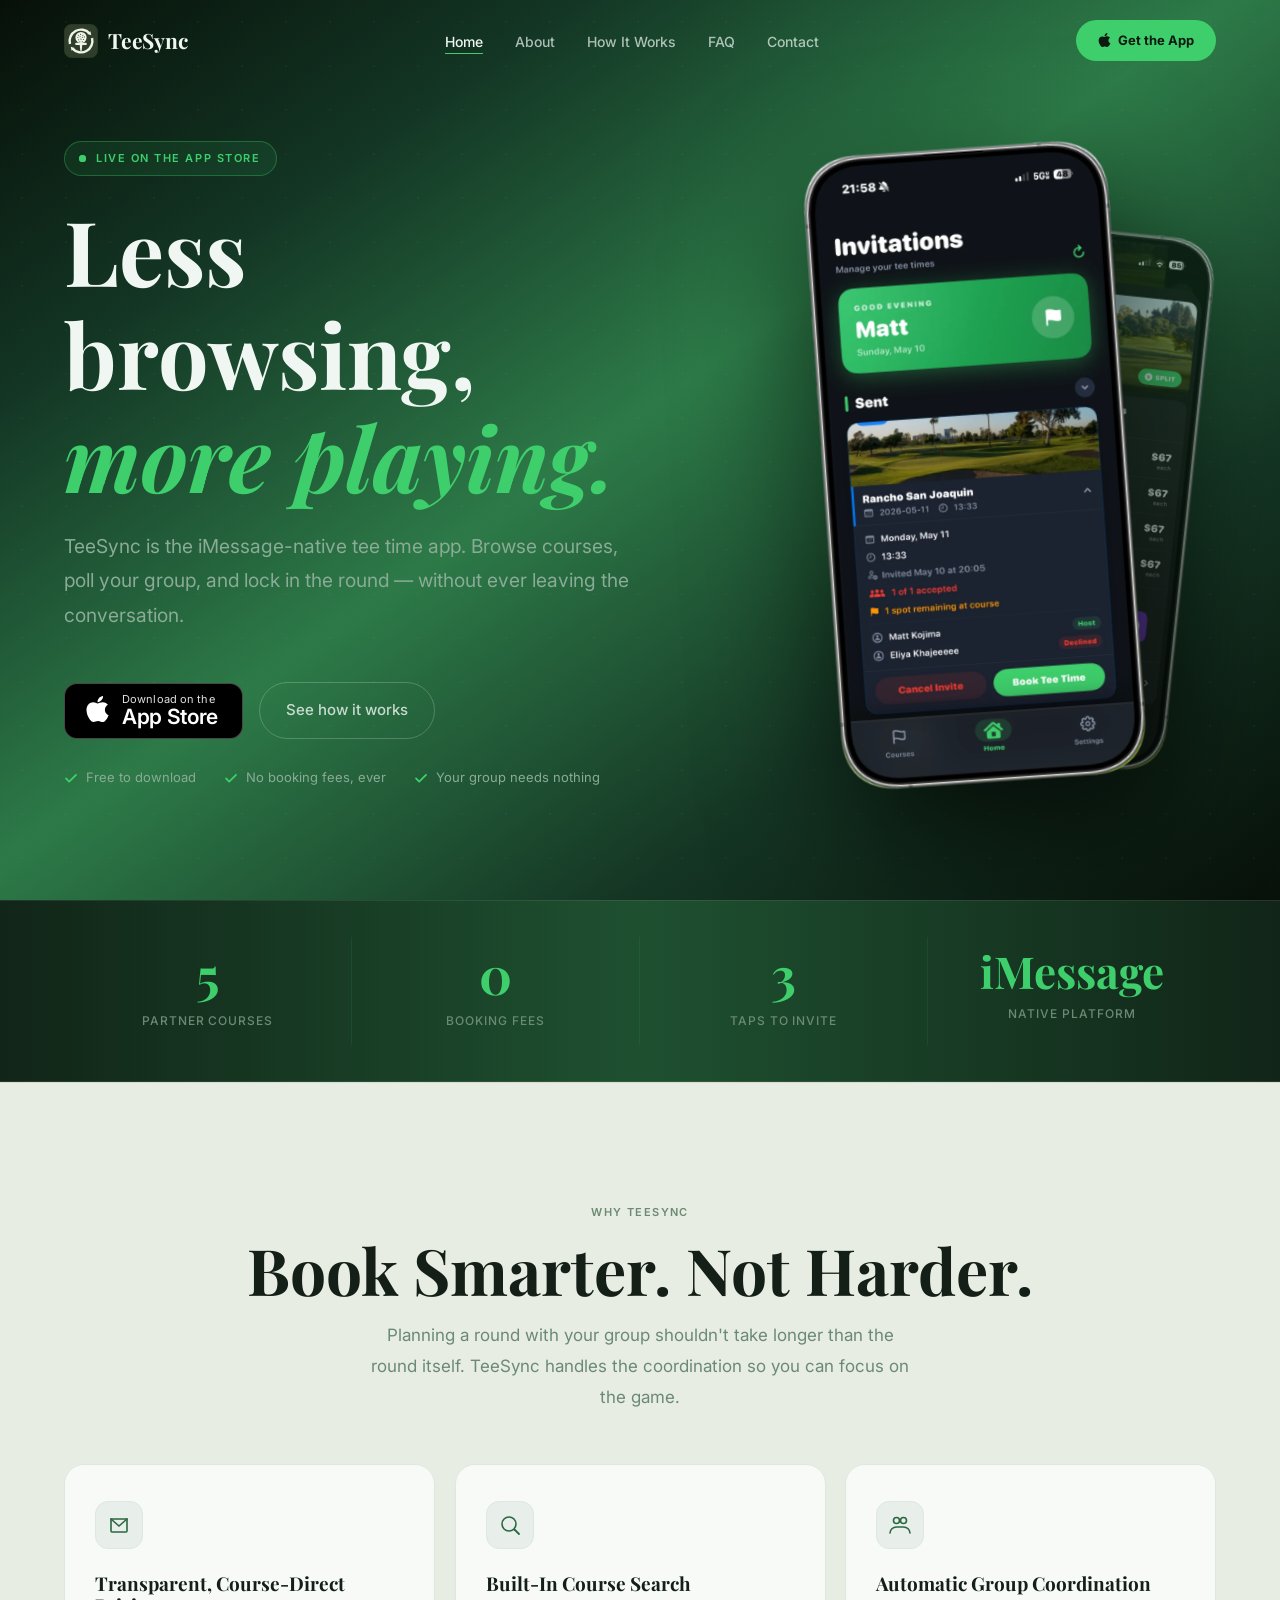
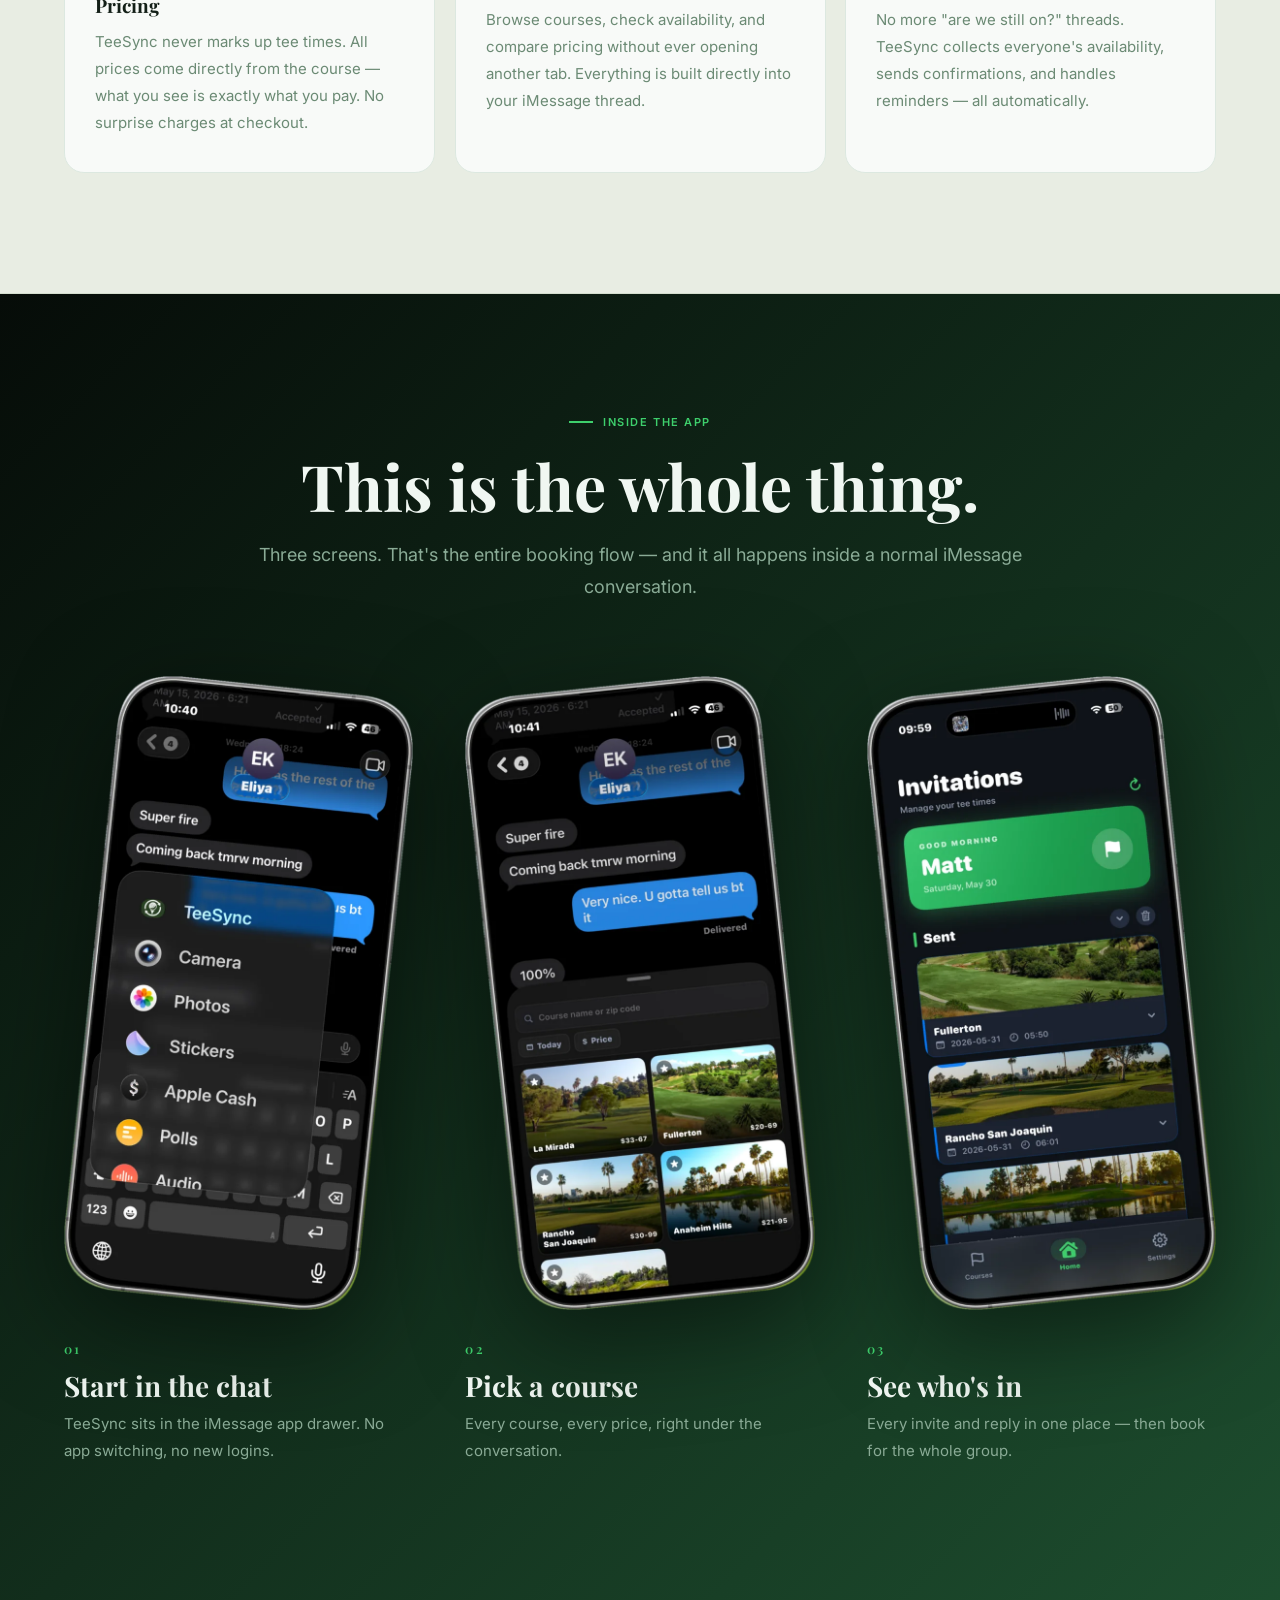
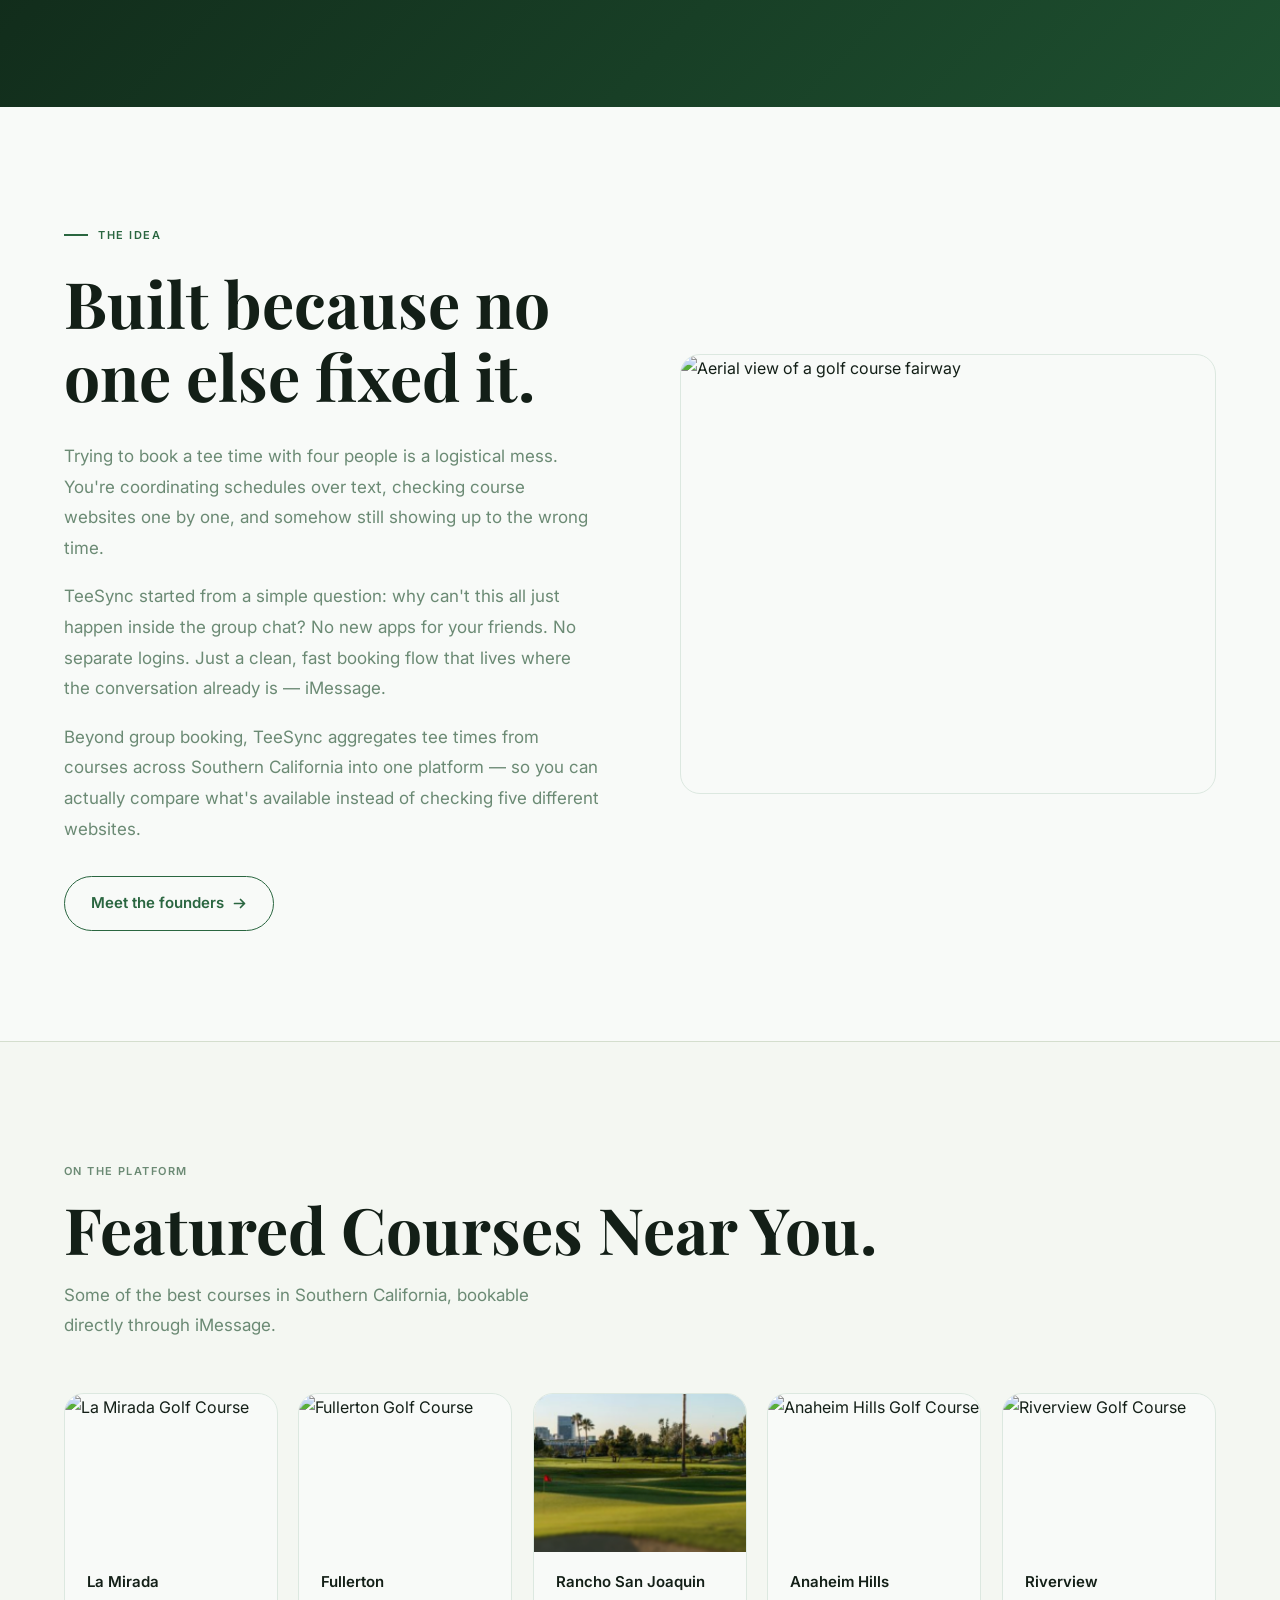
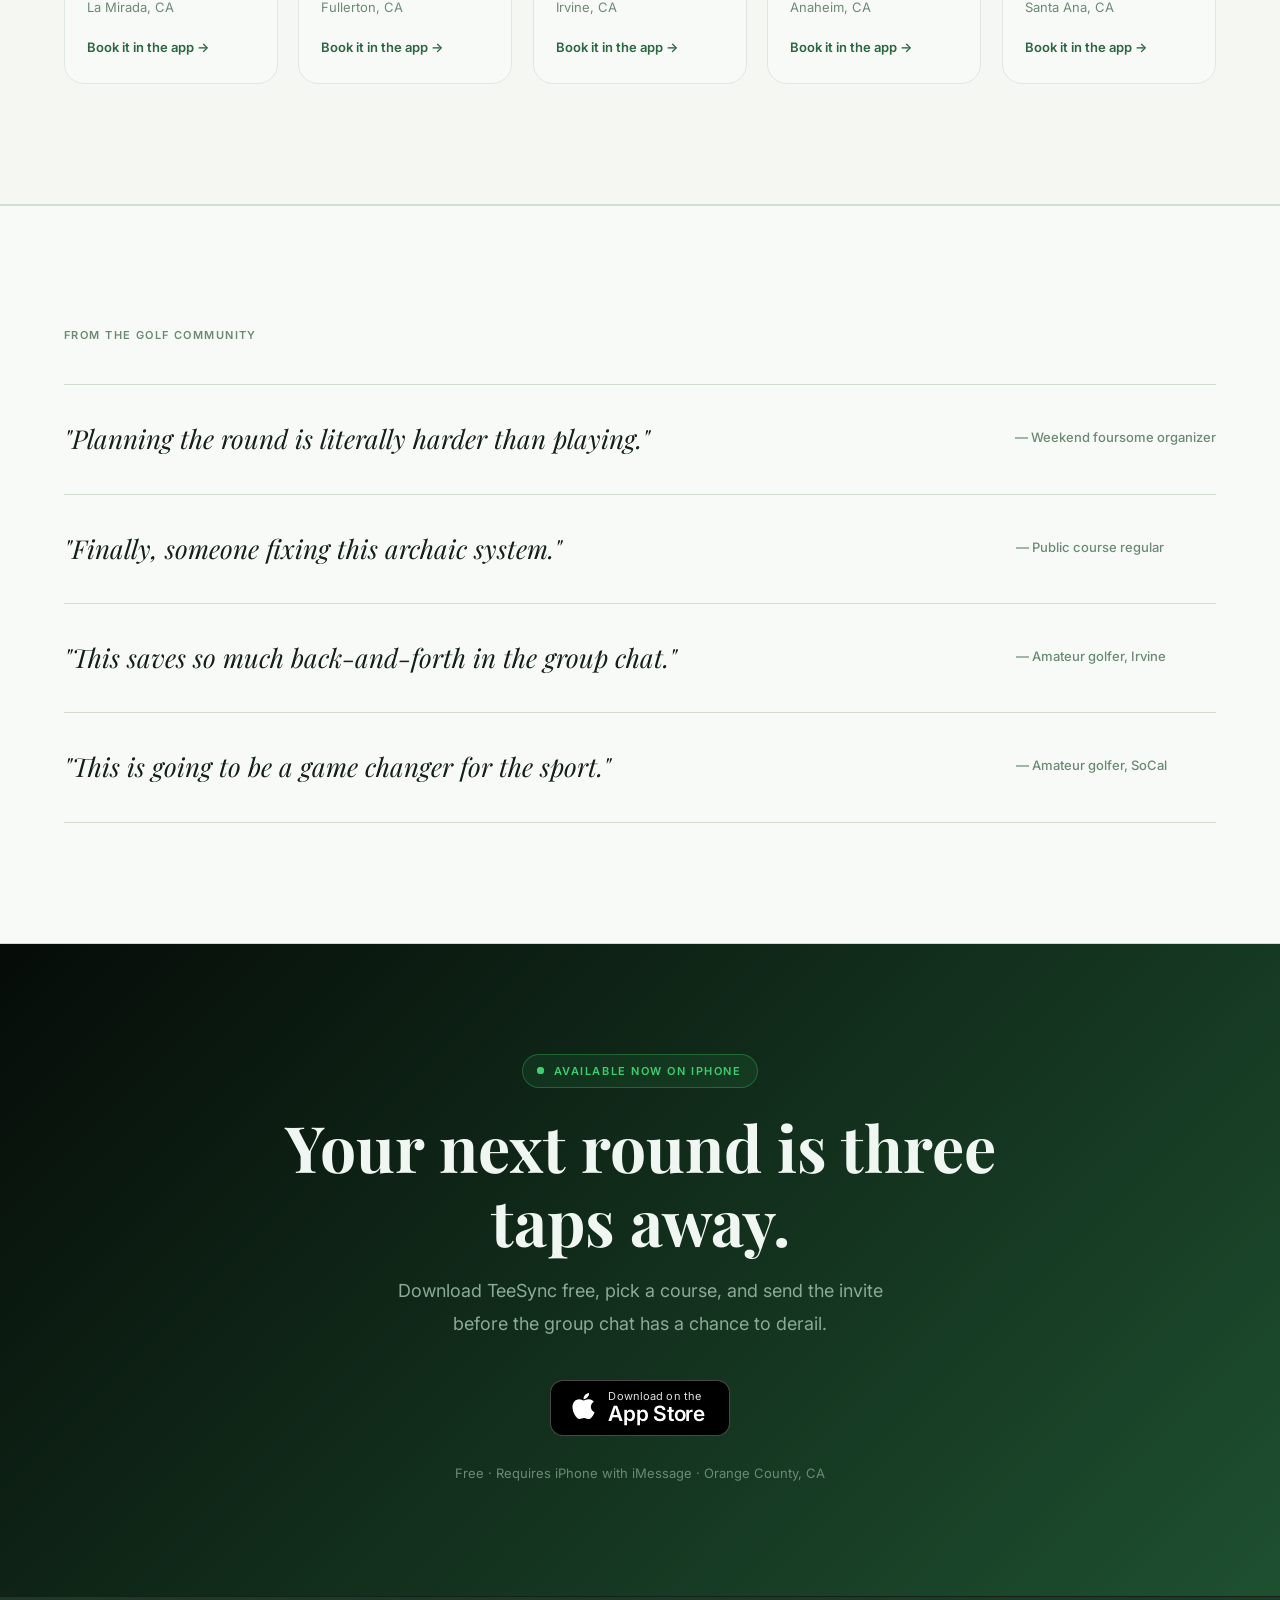
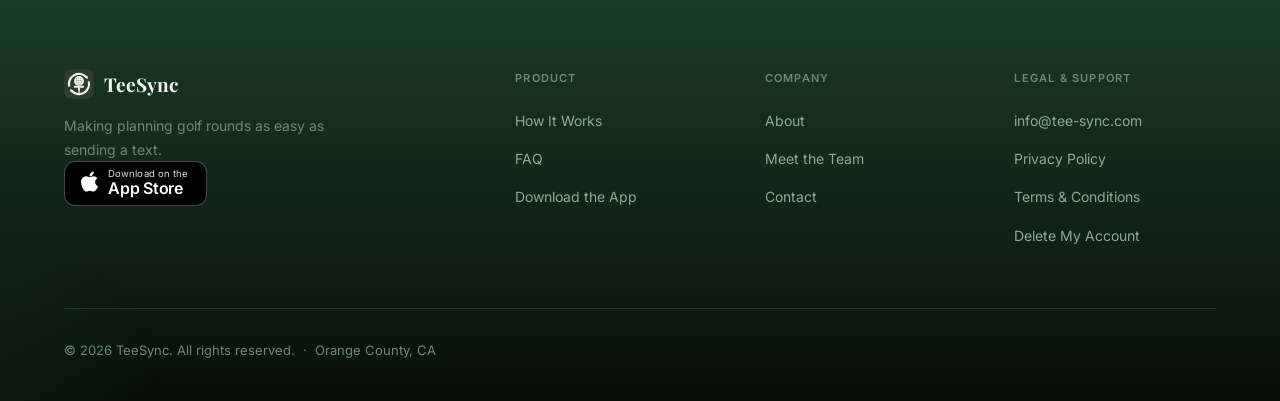
==== commit a8d355da: "Remove the social icons, use founders' full names The 32 social icons all pointed at href="#". Strip" ====
--- a/index.html
+++ b/index.html
@@ -20,7 +20,7 @@
   <meta name="twitter:description" content="Browse courses, poll your group, and book the round — without leaving the conversation.">
   <meta name="twitter:image" content="https://tee-sync.com/images/og-image.png">
 
-  <link rel="stylesheet" href="style.css?v=23">
+  <link rel="stylesheet" href="style.css?v=24">
   <link rel="icon" href="logo.svg" type="image/svg+xml">
   <link rel="apple-touch-icon" href="apple-touch-icon.png">
 
@@ -436,12 +436,6 @@
       </div>
       <div class="footer-bottom">
         <p>© 2026 TeeSync. All rights reserved. &nbsp;·&nbsp; Orange County, CA</p>
-        <div class="footer-social">
-          <a href="#" aria-label="Instagram"><svg width="18" height="18" viewBox="0 0 24 24" fill="none" stroke="currentColor" stroke-width="1.8" stroke-linecap="round" stroke-linejoin="round"><rect x="2" y="2" width="20" height="20" rx="5"/><circle cx="12" cy="12" r="4"/><circle cx="17.5" cy="6.5" r="1" fill="currentColor" stroke="none"/></svg></a>
-          <a href="#" aria-label="Facebook"><svg width="18" height="18" viewBox="0 0 24 24" fill="none" stroke="currentColor" stroke-width="1.8" stroke-linecap="round" stroke-linejoin="round"><path d="M18 2h-3a5 5 0 0 0-5 5v3H7v4h3v8h4v-8h3l1-4h-4V7a1 1 0 0 1 1-1h3z"/></svg></a>
-          <a href="#" aria-label="TikTok"><svg width="18" height="18" viewBox="0 0 24 24" fill="none" stroke="currentColor" stroke-width="1.8" stroke-linecap="round" stroke-linejoin="round"><path d="M9 12a4 4 0 1 0 4 4V4a5 5 0 0 0 5 5"/></svg></a>
-          <a href="#" aria-label="LinkedIn"><svg width="18" height="18" viewBox="0 0 24 24" fill="none" stroke="currentColor" stroke-width="1.8" stroke-linecap="round" stroke-linejoin="round"><rect x="2" y="2" width="20" height="20" rx="4"/><path d="M8 11v5M8 8v.01M12 16v-5M12 11a3 3 0 0 1 6 0v5"/></svg></a>
-        </div>
       </div>
     </div>
   </footer>
@@ -456,6 +450,6 @@
     <a href="https://apps.apple.com/app/teesync-ios/id6763915366" target="_blank" rel="noopener" class="download-bar-btn" data-cta="sticky">Get</a>
   </div>
 
-  <script src="main.js?v=23"></script>
+  <script src="main.js?v=24"></script>
 </body>
 </html>
--- a/style.css
+++ b/style.css
@@ -1083,33 +1083,8 @@
   text-align: center;
 }
 
-.social-icons-row {
-  display: flex;
-  justify-content: center;
-  gap: 12px;
-  margin: 28px 0 52px;
-}
-
-.social-btn {
-  width: 46px;
-  height: 46px;
-  background: var(--white);
-  border: 1px solid var(--border-light);
-  border-radius: 13px;
-  display: flex;
-  align-items: center;
-  justify-content: center;
-  transition: background 0.22s, border-color 0.22s, transform 0.22s var(--ease);
-  cursor: pointer;
-  text-decoration: none;
-  color: var(--green);
-}
-
-.social-btn:hover {
-  background: var(--green-dim);
-  border-color: var(--sage-dark);
-  transform: translateY(-3px);
-}
+
+
 
 .social-photo-grid {
   display: grid;
@@ -1822,16 +1797,8 @@
 
 .footer-bottom p { font-size: 13px; color: #6b8a74; }
 
-.footer-social { display: flex; gap: 14px; align-items: center; }
-
-.footer-social a {
-  color: #6b8a74;
-  transition: color 0.2s, transform 0.2s var(--ease);
-  display: flex;
-  align-items: center;
-}
-
-.footer-social a:hover { color: #f0f7f2; transform: translateY(-2px); }
+
+
 
 /* ==============================================
    KEYFRAMES
